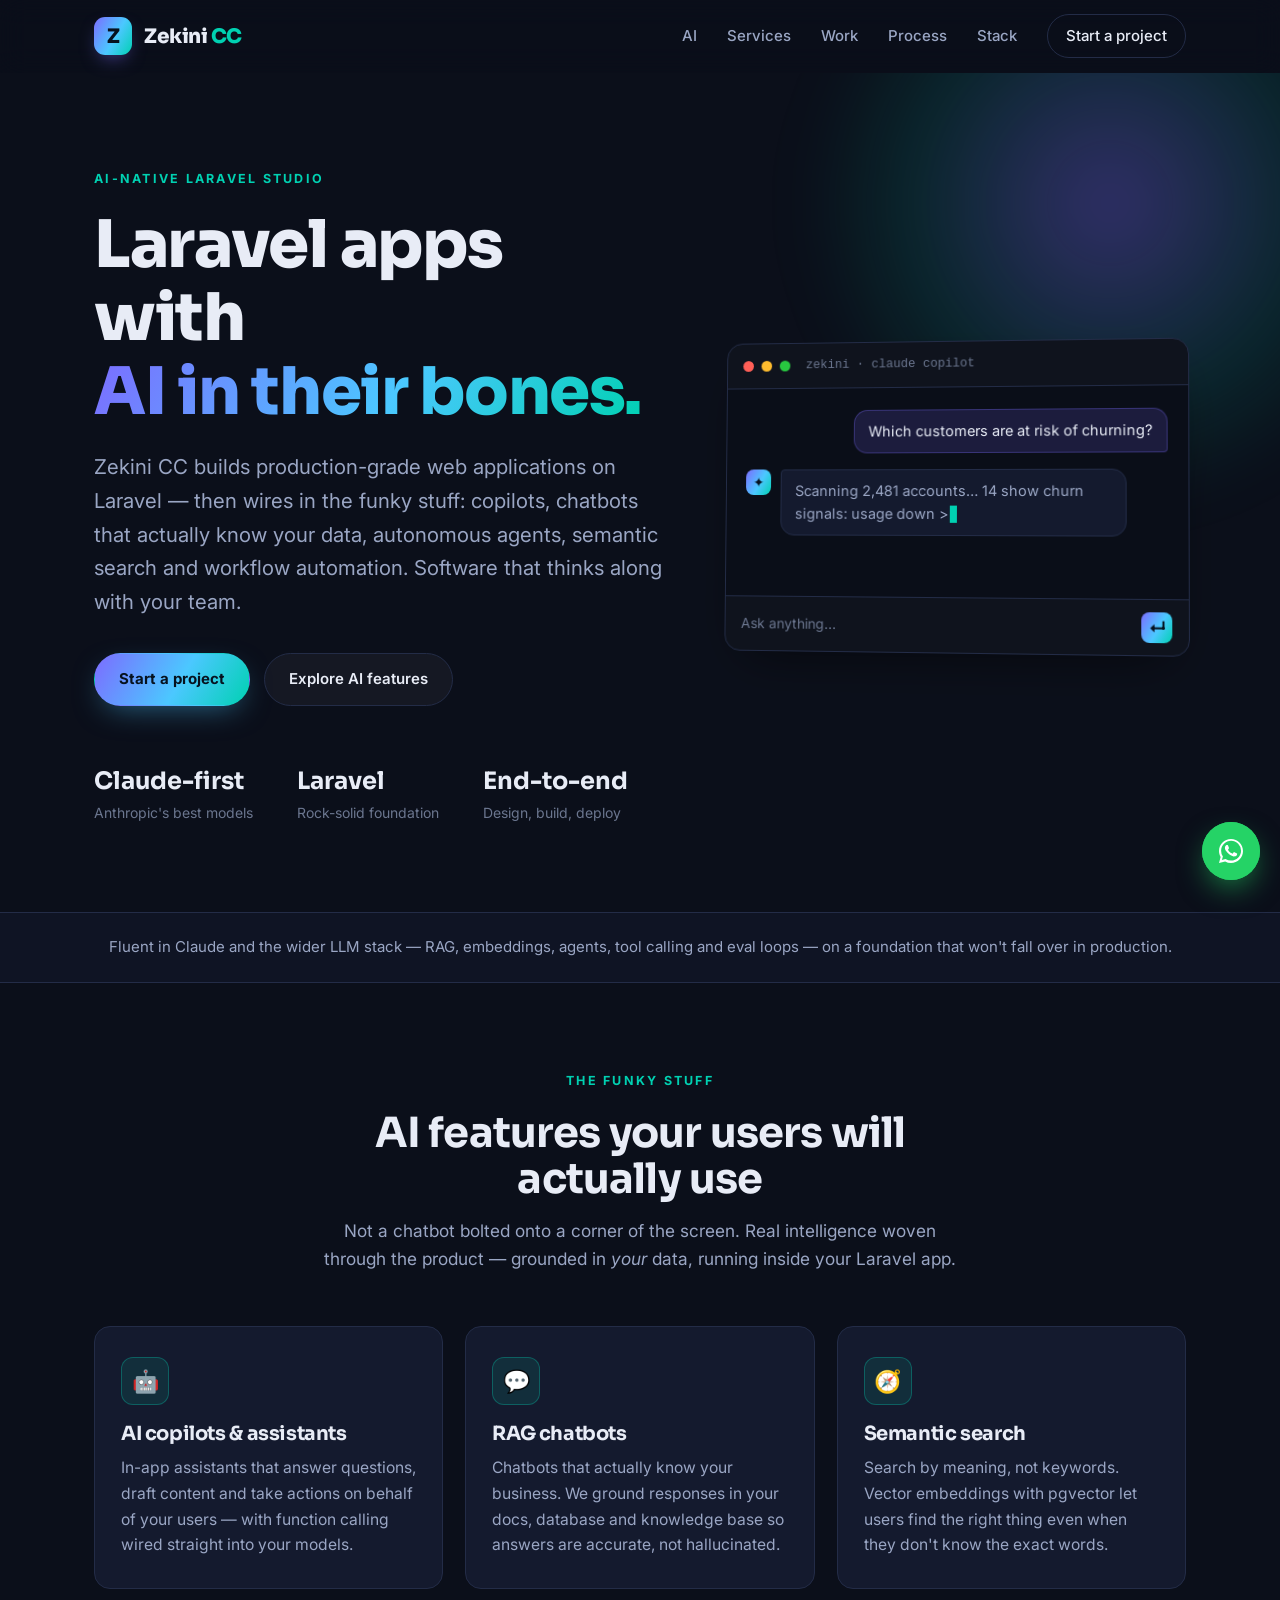
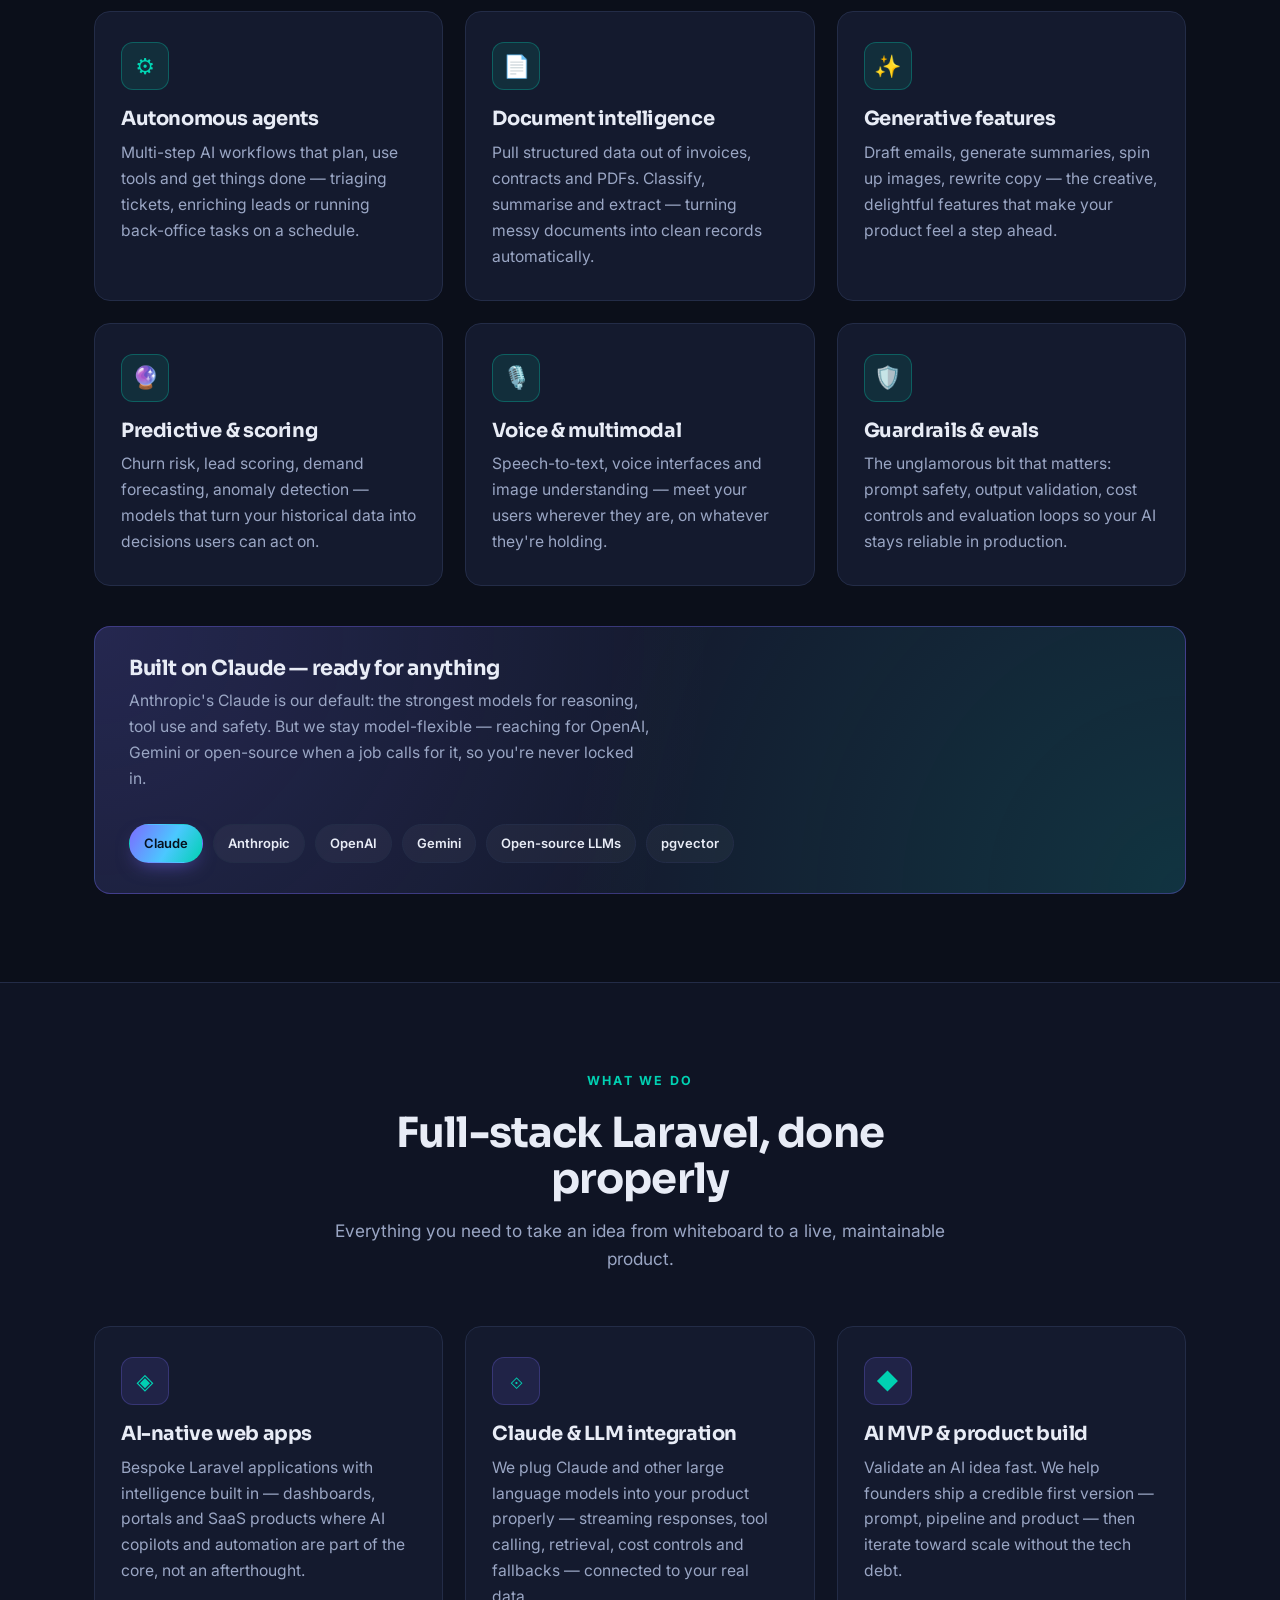
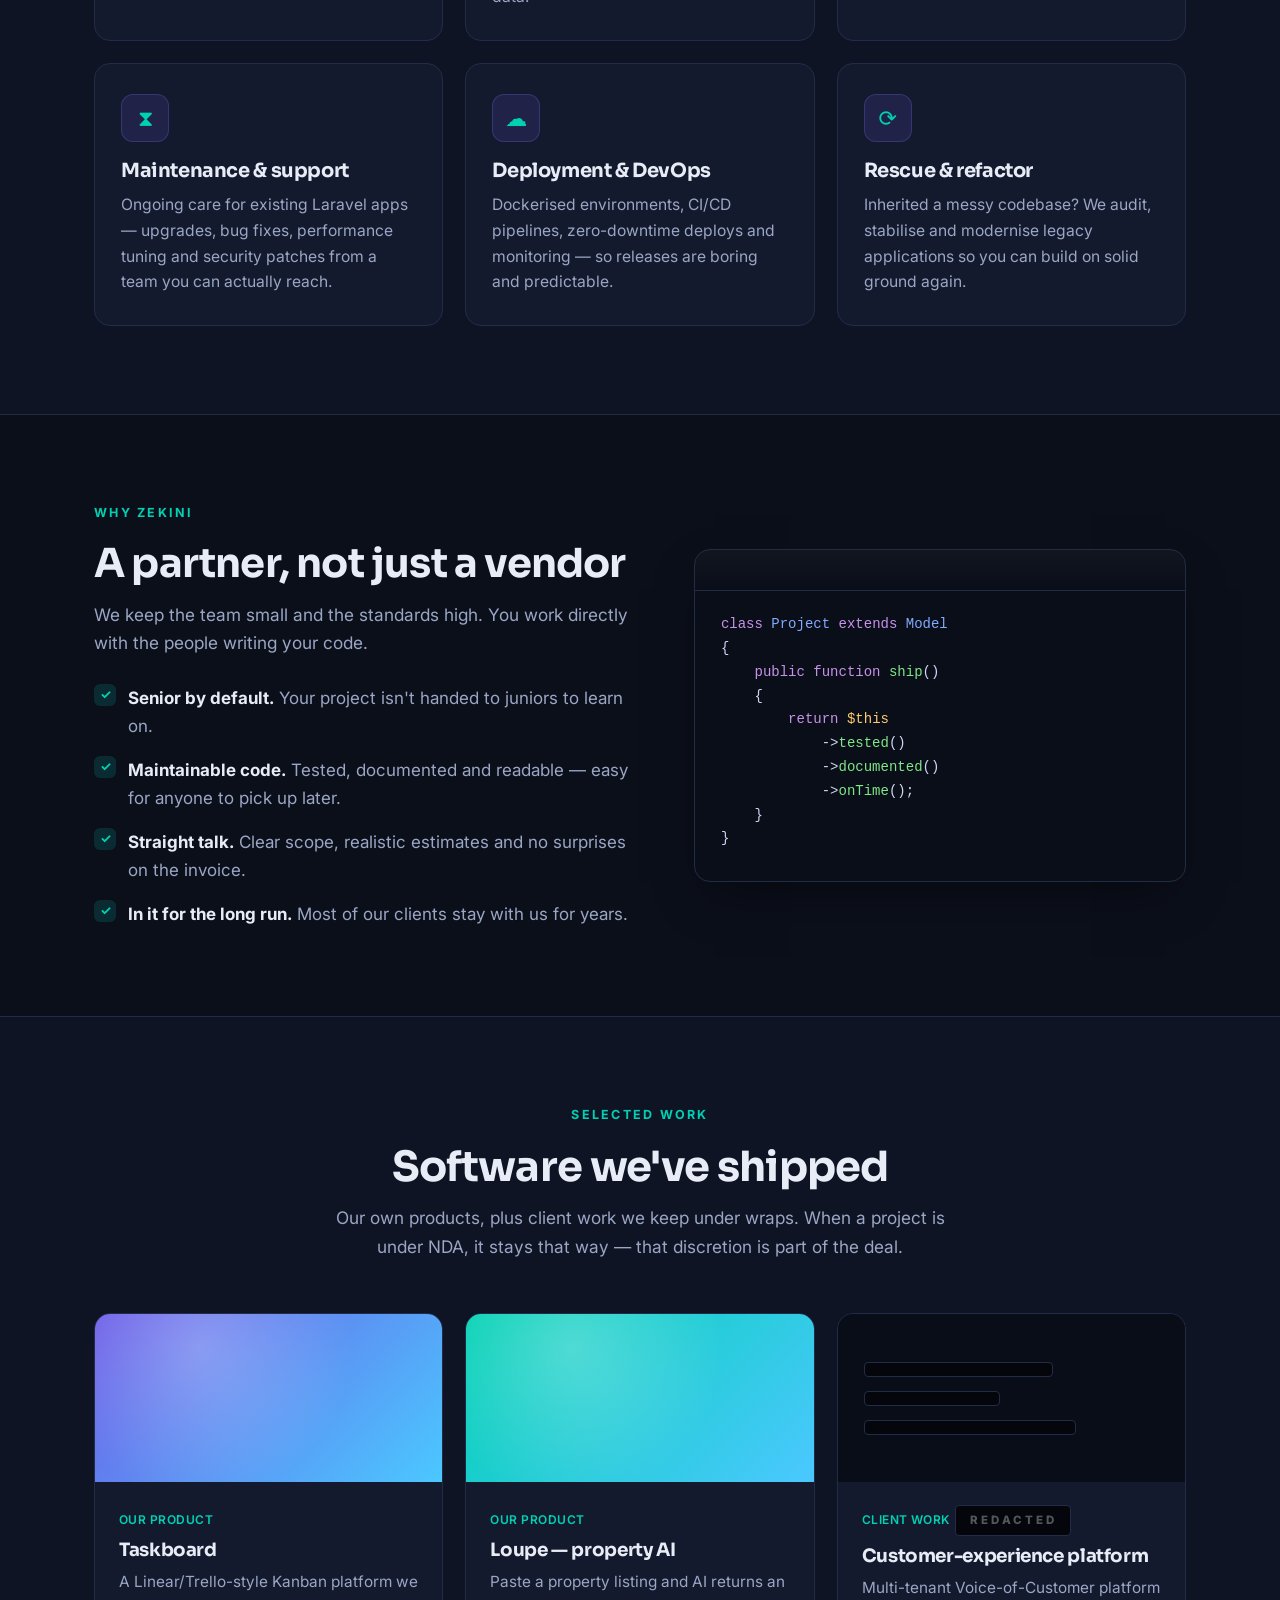
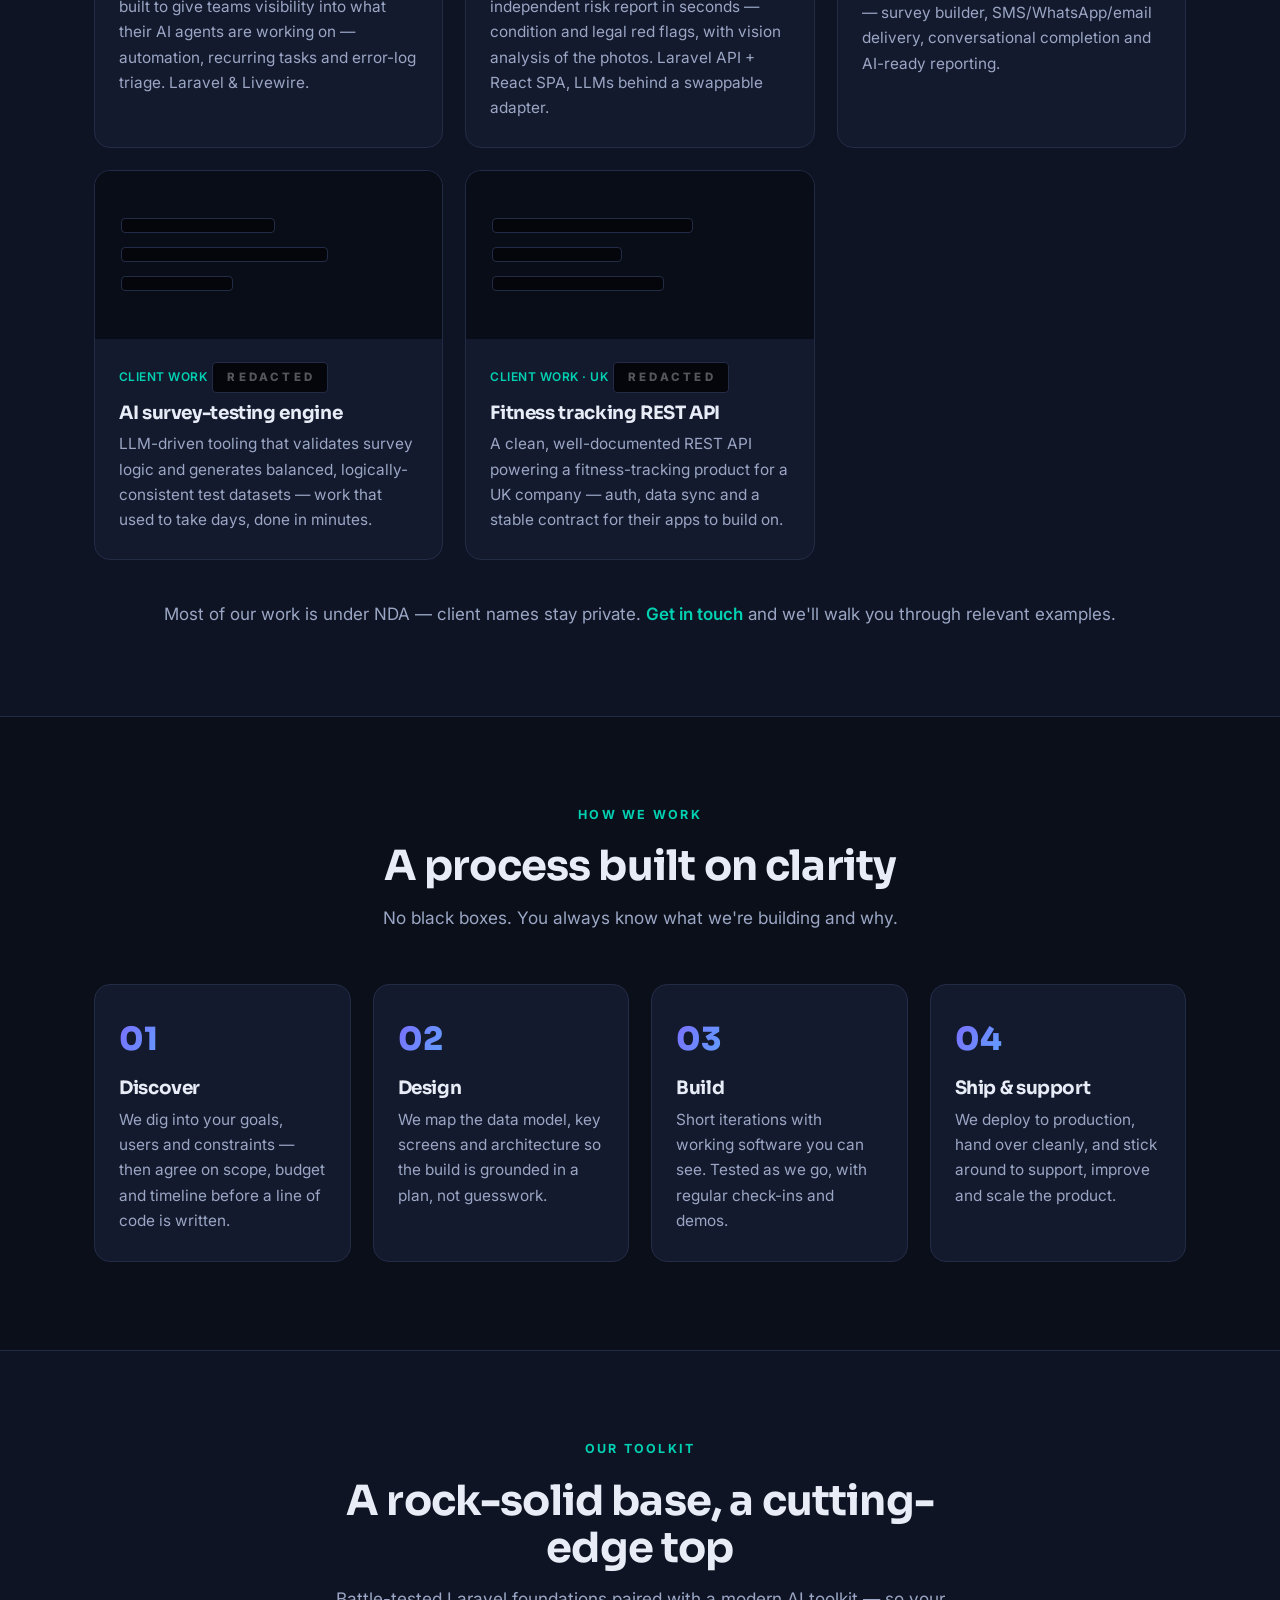
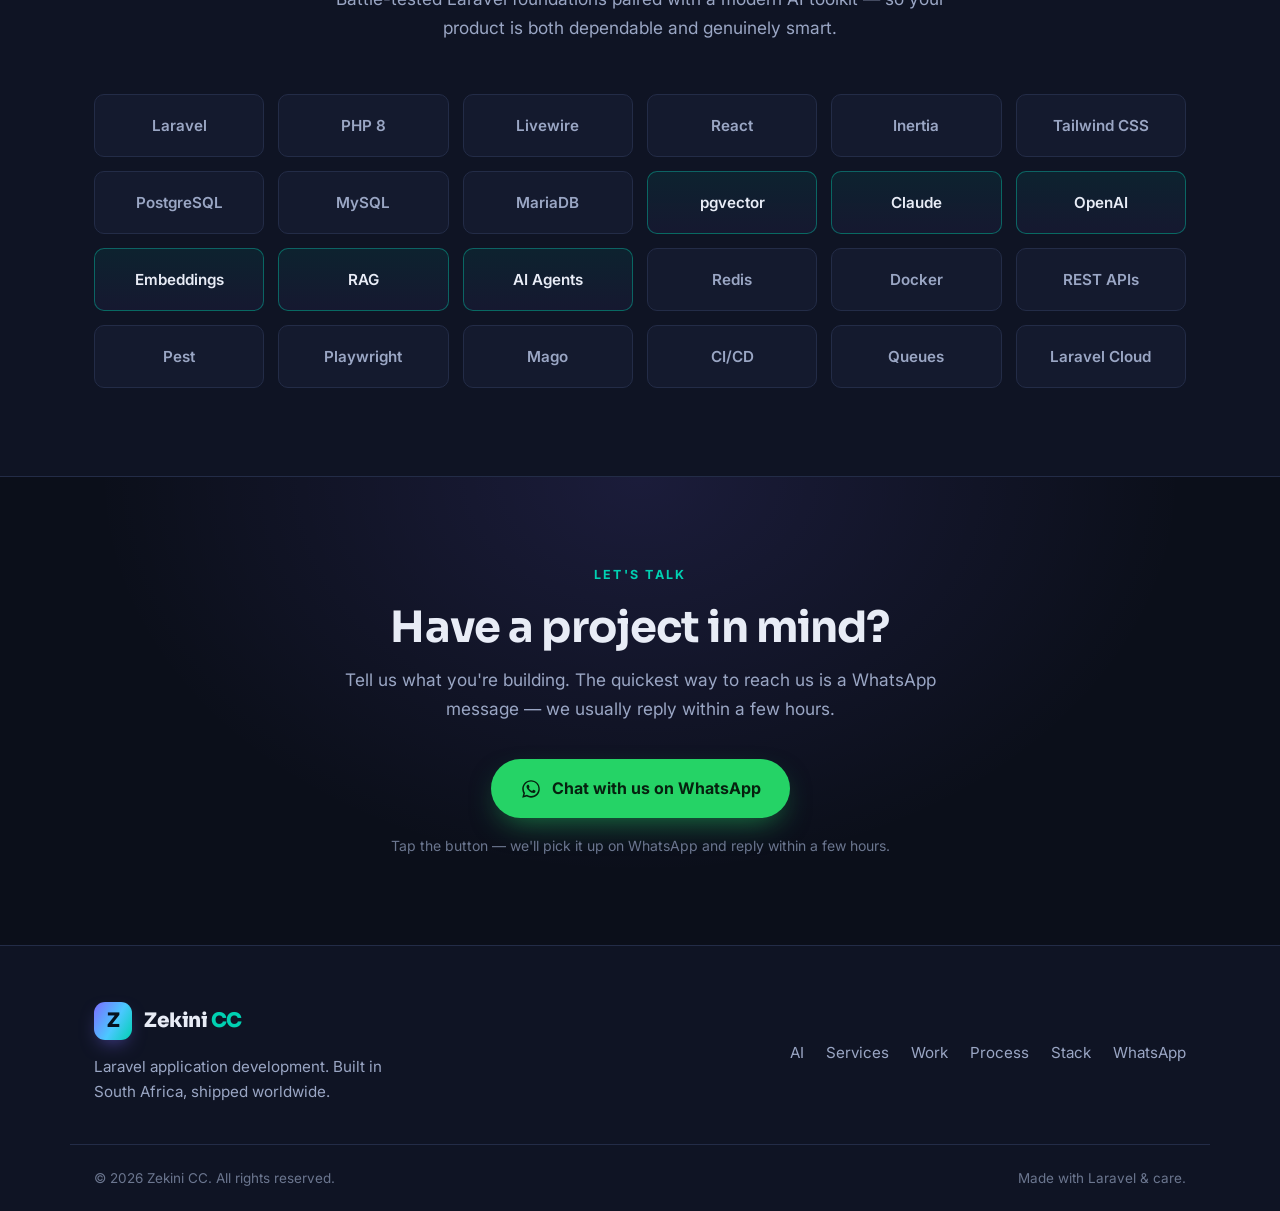
==== public/index.html @ a576408c "Add Pest, Playwright and Mago to the stack grid" ====
<!DOCTYPE html>
<html lang="en">
<head>
  <meta charset="UTF-8" />
  <meta name="viewport" content="width=device-width, initial-scale=1.0" />
  <title>Zekini CC — AI-Driven Laravel App Development</title>
  <meta name="description" content="Zekini CC builds AI-native web applications with Laravel — copilots, RAG chatbots, LLM agents, semantic search and automation baked in. From MVP to production." />
  <meta name="theme-color" content="#0b0f1a" />

  <!-- Open Graph -->
  <meta property="og:title" content="Zekini CC — AI-Driven Laravel App Development" />
  <meta property="og:description" content="We design and build AI-native Laravel applications — copilots, agents, RAG and automation for growing businesses." />
  <meta property="og:type" content="website" />
  <meta property="og:url" content="https://zekini.co.za" />

  <link rel="icon" href="assets/favicon.svg" type="image/svg+xml" />
  <link rel="preconnect" href="https://fonts.googleapis.com" />
  <link rel="preconnect" href="https://fonts.gstatic.com" crossorigin />
  <link href="https://fonts.googleapis.com/css2?family=Inter:wght@400;500;600;700;800&family=Sora:wght@600;700;800&display=swap" rel="stylesheet" />
  <link rel="stylesheet" href="css/styles.css" />
</head>
<body>
  <a class="skip-link" href="#main">Skip to content</a>

  <!-- Header -->
  <header class="site-header" id="top">
    <div class="container header-inner">
      <a href="#top" class="brand" aria-label="Zekini CC home">
        <span class="brand-mark" aria-hidden="true">Z</span>
        <span class="brand-text">Zekini<span class="brand-cc">CC</span></span>
      </a>

      <nav class="nav" aria-label="Primary">
        <a href="#ai">AI</a>
        <a href="#services">Services</a>
        <a href="#work">Work</a>
        <a href="#process">Process</a>
        <a href="#stack">Stack</a>
        <a href="#contact" class="nav-cta">Start a project</a>
      </nav>

      <button class="nav-toggle" aria-label="Toggle menu" aria-expanded="false" aria-controls="mobile-nav">
        <span></span><span></span><span></span>
      </button>
    </div>
    <div class="mobile-nav" id="mobile-nav" hidden>
      <a href="#ai">AI</a>
      <a href="#services">Services</a>
      <a href="#work">Work</a>
      <a href="#process">Process</a>
      <a href="#stack">Stack</a>
      <a href="#contact" class="nav-cta">Start a project</a>
    </div>
  </header>

  <main id="main">
    <!-- Hero -->
    <section class="hero">
      <div class="container hero-inner hero-grid">
        <div class="hero-copy">
          <p class="eyebrow">AI-native Laravel studio</p>
          <h1>Laravel apps with<br /><span class="grad">AI in their bones.</span></h1>
          <p class="lede">
            Zekini CC builds production-grade web applications on Laravel — then wires in the
            funky stuff: copilots, chatbots that actually know your data, autonomous agents,
            semantic search and workflow automation. Software that thinks along with your team.
          </p>
          <div class="hero-actions">
            <a href="#contact" class="btn btn-primary">Start a project</a>
            <a href="#ai" class="btn btn-ghost">Explore AI features</a>
          </div>
          <ul class="hero-stats">
            <li><strong>Claude-first</strong><span>Anthropic's best models</span></li>
            <li><strong>Laravel</strong><span>Rock-solid foundation</span></li>
            <li><strong>End-to-end</strong><span>Design, build, deploy</span></li>
          </ul>
        </div>

        <!-- Funky animated AI copilot demo -->
        <div class="hero-demo" aria-hidden="true">
          <div class="demo-window">
            <div class="demo-bar">
              <span class="dot dot-r"></span><span class="dot dot-y"></span><span class="dot dot-g"></span>
              <span class="demo-title">zekini · claude copilot</span>
            </div>
            <div class="demo-body" id="demo-body">
              <div class="msg msg-user"><span>Which customers are at risk of churning?</span></div>
              <div class="msg msg-ai">
                <span class="msg-avatar">✦</span>
                <span class="msg-text" id="demo-typing"></span>
              </div>
            </div>
            <div class="demo-input">
              <span class="demo-caret">Ask anything…</span>
              <span class="demo-send">↵</span>
            </div>
          </div>
        </div>
      </div>
      <div class="hero-glow" aria-hidden="true"></div>
    </section>

    <!-- Trusted / intro strip -->
    <section class="strip">
      <div class="container">
        <p>Fluent in Claude and the wider LLM stack — RAG, embeddings, agents, tool calling and eval loops — on a foundation that won't fall over in production.</p>
      </div>
    </section>

    <!-- AI capabilities -->
    <section class="section" id="ai">
      <div class="container">
        <header class="section-head">
          <p class="eyebrow">The funky stuff</p>
          <h2>AI features your users will actually use</h2>
          <p class="section-sub">Not a chatbot bolted onto a corner of the screen. Real intelligence woven through the product — grounded in <em>your</em> data, running inside your Laravel app.</p>
        </header>

        <div class="grid grid-3 ai-grid">
          <article class="card ai-card">
            <div class="card-icon">🤖</div>
            <h3>AI copilots &amp; assistants</h3>
            <p>In-app assistants that answer questions, draft content and take actions on behalf of your users — with function calling wired straight into your models.</p>
          </article>
          <article class="card ai-card">
            <div class="card-icon">💬</div>
            <h3>RAG chatbots</h3>
            <p>Chatbots that actually know your business. We ground responses in your docs, database and knowledge base so answers are accurate, not hallucinated.</p>
          </article>
          <article class="card ai-card">
            <div class="card-icon">🧭</div>
            <h3>Semantic search</h3>
            <p>Search by meaning, not keywords. Vector embeddings with pgvector let users find the right thing even when they don't know the exact words.</p>
          </article>
          <article class="card ai-card">
            <div class="card-icon">⚙️</div>
            <h3>Autonomous agents</h3>
            <p>Multi-step AI workflows that plan, use tools and get things done — triaging tickets, enriching leads or running back-office tasks on a schedule.</p>
          </article>
          <article class="card ai-card">
            <div class="card-icon">📄</div>
            <h3>Document intelligence</h3>
            <p>Pull structured data out of invoices, contracts and PDFs. Classify, summarise and extract — turning messy documents into clean records automatically.</p>
          </article>
          <article class="card ai-card">
            <div class="card-icon">✨</div>
            <h3>Generative features</h3>
            <p>Draft emails, generate summaries, spin up images, rewrite copy — the creative, delightful features that make your product feel a step ahead.</p>
          </article>
          <article class="card ai-card">
            <div class="card-icon">🔮</div>
            <h3>Predictive &amp; scoring</h3>
            <p>Churn risk, lead scoring, demand forecasting, anomaly detection — models that turn your historical data into decisions users can act on.</p>
          </article>
          <article class="card ai-card">
            <div class="card-icon">🎙️</div>
            <h3>Voice &amp; multimodal</h3>
            <p>Speech-to-text, voice interfaces and image understanding — meet your users wherever they are, on whatever they're holding.</p>
          </article>
          <article class="card ai-card">
            <div class="card-icon">🛡️</div>
            <h3>Guardrails &amp; evals</h3>
            <p>The unglamorous bit that matters: prompt safety, output validation, cost controls and evaluation loops so your AI stays reliable in production.</p>
          </article>
        </div>

        <div class="ai-banner">
          <div class="ai-banner-text">
            <h3>Built on Claude — ready for anything</h3>
            <p>Anthropic's Claude is our default: the strongest models for reasoning, tool use and safety. But we stay model-flexible — reaching for OpenAI, Gemini or open-source when a job calls for it, so you're never locked in.</p>
          </div>
          <ul class="ai-chip-row">
            <li class="chip-primary">Claude</li>
            <li>Anthropic</li>
            <li>OpenAI</li>
            <li>Gemini</li>
            <li>Open-source LLMs</li>
            <li>pgvector</li>
          </ul>
        </div>
      </div>
    </section>

    <!-- Services -->
    <section class="section section-alt" id="services">
      <div class="container">
        <header class="section-head">
          <p class="eyebrow">What we do</p>
          <h2>Full-stack Laravel, done properly</h2>
          <p class="section-sub">Everything you need to take an idea from whiteboard to a live, maintainable product.</p>
        </header>

        <div class="grid grid-3">
          <article class="card">
            <div class="card-icon">◈</div>
            <h3>AI-native web apps</h3>
            <p>Bespoke Laravel applications with intelligence built in — dashboards, portals and SaaS products where AI copilots and automation are part of the core, not an afterthought.</p>
          </article>
          <article class="card">
            <div class="card-icon">⟐</div>
            <h3>Claude &amp; LLM integration</h3>
            <p>We plug Claude and other large language models into your product properly — streaming responses, tool calling, retrieval, cost controls and fallbacks — connected to your real data.</p>
          </article>
          <article class="card">
            <div class="card-icon">◆</div>
            <h3>AI MVP &amp; product build</h3>
            <p>Validate an AI idea fast. We help founders ship a credible first version — prompt, pipeline and product — then iterate toward scale without the tech debt.</p>
          </article>
          <article class="card">
            <div class="card-icon">⧗</div>
            <h3>Maintenance &amp; support</h3>
            <p>Ongoing care for existing Laravel apps — upgrades, bug fixes, performance tuning and security patches from a team you can actually reach.</p>
          </article>
          <article class="card">
            <div class="card-icon">☁</div>
            <h3>Deployment &amp; DevOps</h3>
            <p>Dockerised environments, CI/CD pipelines, zero-downtime deploys and monitoring — so releases are boring and predictable.</p>
          </article>
          <article class="card">
            <div class="card-icon">⟳</div>
            <h3>Rescue &amp; refactor</h3>
            <p>Inherited a messy codebase? We audit, stabilise and modernise legacy applications so you can build on solid ground again.</p>
          </article>
        </div>
      </div>
    </section>

    <!-- Why us -->
    <section class="section" id="why">
      <div class="container why-inner">
        <div class="why-copy">
          <p class="eyebrow">Why Zekini</p>
          <h2>A partner, not just a vendor</h2>
          <p class="section-sub">We keep the team small and the standards high. You work directly with the people writing your code.</p>
          <ul class="check-list">
            <li><strong>Senior by default.</strong> Your project isn't handed to juniors to learn on.</li>
            <li><strong>Maintainable code.</strong> Tested, documented and readable — easy for anyone to pick up later.</li>
            <li><strong>Straight talk.</strong> Clear scope, realistic estimates and no surprises on the invoice.</li>
            <li><strong>In it for the long run.</strong> Most of our clients stay with us for years.</li>
          </ul>
        </div>
        <div class="why-panel" aria-hidden="true">
          <pre class="code-block"><span class="c-key">class</span> <span class="c-cls">Project</span> <span class="c-key">extends</span> <span class="c-cls">Model</span>
{
    <span class="c-key">public function</span> <span class="c-fn">ship</span>()
    {
        <span class="c-key">return</span> <span class="c-str">$this</span>
            -&gt;<span class="c-fn">tested</span>()
            -&gt;<span class="c-fn">documented</span>()
            -&gt;<span class="c-fn">onTime</span>();
    }
}</pre>
        </div>
      </div>
    </section>

    <!-- Work / case studies -->
    <section class="section section-alt" id="work">
      <div class="container">
        <header class="section-head">
          <p class="eyebrow">Selected work</p>
          <h2>Software we've shipped</h2>
          <p class="section-sub">Our own products, plus client work we keep under wraps. When a project is under NDA, it stays that way — that discretion is part of the deal.</p>
        </header>

        <div class="grid grid-3">
          <article class="work-card">
            <div class="work-thumb work-thumb-1" aria-hidden="true"></div>
            <div class="work-body">
              <span class="tag">Our product</span>
              <h3>Taskboard</h3>
              <p>A Linear/Trello-style Kanban platform we built to give teams visibility into what their AI agents are working on — automation, recurring tasks and error-log triage. Laravel &amp; Livewire.</p>
            </div>
          </article>
          <article class="work-card">
            <div class="work-thumb work-thumb-2" aria-hidden="true"></div>
            <div class="work-body">
              <span class="tag">Our product</span>
              <h3>Loupe — property AI</h3>
              <p>Paste a property listing and AI returns an independent risk report in seconds — condition and legal red flags, with vision analysis of the photos. Laravel API + React SPA, LLMs behind a swappable adapter.</p>
            </div>
          </article>
          <article class="work-card">
            <div class="work-thumb work-thumb-redacted" aria-hidden="true">
              <span class="rbar" style="width:64%"></span>
              <span class="rbar" style="width:46%"></span>
              <span class="rbar" style="width:72%"></span>
            </div>
            <div class="work-body">
              <span class="tag">Client work</span>
              <span class="redacted-name" aria-label="Client name withheld under NDA">Redacted</span>
              <h3>Customer-experience platform</h3>
              <p>Multi-tenant Voice-of-Customer platform — survey builder, SMS/WhatsApp/email delivery, conversational completion and AI-ready reporting.</p>
            </div>
          </article>
          <article class="work-card">
            <div class="work-thumb work-thumb-redacted" aria-hidden="true">
              <span class="rbar" style="width:52%"></span>
              <span class="rbar" style="width:70%"></span>
              <span class="rbar" style="width:38%"></span>
            </div>
            <div class="work-body">
              <span class="tag">Client work</span>
              <span class="redacted-name" aria-label="Client name withheld under NDA">Redacted</span>
              <h3>AI survey-testing engine</h3>
              <p>LLM-driven tooling that validates survey logic and generates balanced, logically-consistent test datasets — work that used to take days, done in minutes.</p>
            </div>
          </article>
          <article class="work-card">
            <div class="work-thumb work-thumb-redacted" aria-hidden="true">
              <span class="rbar" style="width:68%"></span>
              <span class="rbar" style="width:44%"></span>
              <span class="rbar" style="width:58%"></span>
            </div>
            <div class="work-body">
              <span class="tag">Client work · UK</span>
              <span class="redacted-name" aria-label="Client name withheld under NDA">Redacted</span>
              <h3>Fitness tracking REST API</h3>
              <p>A clean, well-documented REST API powering a fitness-tracking product for a UK company — auth, data sync and a stable contract for their apps to build on.</p>
            </div>
          </article>
        </div>

        <p class="work-note">Most of our work is under NDA — client names stay private. <a href="#contact">Get in touch</a> and we'll walk you through relevant examples.</p>
      </div>
    </section>

    <!-- Process -->
    <section class="section" id="process">
      <div class="container">
        <header class="section-head">
          <p class="eyebrow">How we work</p>
          <h2>A process built on clarity</h2>
          <p class="section-sub">No black boxes. You always know what we're building and why.</p>
        </header>

        <ol class="steps">
          <li>
            <span class="step-num">01</span>
            <h3>Discover</h3>
            <p>We dig into your goals, users and constraints — then agree on scope, budget and timeline before a line of code is written.</p>
          </li>
          <li>
            <span class="step-num">02</span>
            <h3>Design</h3>
            <p>We map the data model, key screens and architecture so the build is grounded in a plan, not guesswork.</p>
          </li>
          <li>
            <span class="step-num">03</span>
            <h3>Build</h3>
            <p>Short iterations with working software you can see. Tested as we go, with regular check-ins and demos.</p>
          </li>
          <li>
            <span class="step-num">04</span>
            <h3>Ship &amp; support</h3>
            <p>We deploy to production, hand over cleanly, and stick around to support, improve and scale the product.</p>
          </li>
        </ol>
      </div>
    </section>

    <!-- Stack -->
    <section class="section section-alt" id="stack">
      <div class="container">
        <header class="section-head">
          <p class="eyebrow">Our toolkit</p>
          <h2>A rock-solid base, a cutting-edge top</h2>
          <p class="section-sub">Battle-tested Laravel foundations paired with a modern AI toolkit — so your product is both dependable and genuinely smart.</p>
        </header>

        <ul class="stack-grid">
          <li>Laravel</li>
          <li>PHP 8</li>
          <li>Livewire</li>
          <li>React</li>
          <li>Inertia</li>
          <li>Tailwind CSS</li>
          <li>PostgreSQL</li>
          <li>MySQL</li>
          <li>MariaDB</li>
          <li class="stack-ai">pgvector</li>
          <li class="stack-ai">Claude</li>
          <li class="stack-ai">OpenAI</li>
          <li class="stack-ai">Embeddings</li>
          <li class="stack-ai">RAG</li>
          <li class="stack-ai">AI Agents</li>
          <li>Redis</li>
          <li>Docker</li>
          <li>REST APIs</li>
          <li>Pest</li>
          <li>Playwright</li>
          <li>Mago</li>
          <li>CI/CD</li>
          <li>Queues</li>
          <li>Laravel Cloud</li>
        </ul>
      </div>
    </section>

    <!-- CTA / Contact -->
    <section class="section cta" id="contact">
      <div class="container cta-inner">
        <p class="eyebrow">Let's talk</p>
        <h2>Have a project in mind?</h2>
        <p class="section-sub">Tell us what you're building. The quickest way to reach us is a WhatsApp message — we usually reply within a few hours.</p>

        <div class="contact-actions">
          <a class="btn btn-wa" href="https://wa.me/27762799254?text=Hi%20Zekini%20CC%2C%20I%27d%20like%20to%20talk%20about%20building%20a%20Laravel%20app%20with%20AI%20features." target="_blank" rel="noopener">
            <svg class="wa-icon" viewBox="0 0 32 32" width="22" height="22" aria-hidden="true" fill="currentColor">
              <path d="M16.001 3.2c-7.06 0-12.8 5.74-12.8 12.8 0 2.26.6 4.46 1.73 6.4L3.2 28.8l6.57-1.72a12.74 12.74 0 0 0 6.23 1.6h.01c7.06 0 12.8-5.74 12.8-12.8s-5.74-12.68-12.81-12.68zm0 23.04h-.01a10.6 10.6 0 0 1-5.4-1.48l-.39-.23-3.9 1.02 1.04-3.8-.25-.4a10.62 10.62 0 0 1-1.63-5.65c0-5.87 4.78-10.64 10.65-10.64 2.84 0 5.51 1.11 7.52 3.12a10.56 10.56 0 0 1 3.12 7.53c0 5.87-4.78 10.53-10.65 10.53zm5.84-7.96c-.32-.16-1.89-.93-2.18-1.04-.29-.11-.5-.16-.72.16-.21.32-.82 1.04-1.01 1.25-.19.21-.37.24-.69.08-.32-.16-1.35-.5-2.57-1.59-.95-.85-1.59-1.9-1.78-2.22-.19-.32-.02-.49.14-.65.15-.15.32-.37.48-.56.16-.19.21-.32.32-.53.11-.21.05-.4-.03-.56-.08-.16-.72-1.73-.99-2.37-.26-.63-.52-.54-.72-.55l-.61-.01c-.21 0-.56.08-.85.4-.29.32-1.12 1.09-1.12 2.66s1.15 3.09 1.31 3.3c.16.21 2.27 3.47 5.5 4.87.77.33 1.37.53 1.83.68.77.24 1.47.21 2.02.13.62-.09 1.89-.77 2.16-1.52.27-.75.27-1.39.19-1.52-.08-.13-.29-.21-.61-.37z"/>
            </svg>
            Chat with us on WhatsApp
          </a>
        </div>
        <p class="form-note">Tap the button — we'll pick it up on WhatsApp and reply within a few hours.</p>
      </div>
    </section>
  </main>

  <!-- Footer -->
  <footer class="site-footer">
    <div class="container footer-inner">
      <div class="footer-brand">
        <a href="#top" class="brand" aria-label="Zekini CC home">
          <span class="brand-mark" aria-hidden="true">Z</span>
          <span class="brand-text">Zekini<span class="brand-cc">CC</span></span>
        </a>
        <p>Laravel application development. Built in South Africa, shipped worldwide.</p>
      </div>
      <nav class="footer-nav" aria-label="Footer">
        <a href="#ai">AI</a>
        <a href="#services">Services</a>
        <a href="#work">Work</a>
        <a href="#process">Process</a>
        <a href="#stack">Stack</a>
        <a href="https://wa.me/27762799254" target="_blank" rel="noopener">WhatsApp</a>
      </nav>
    </div>
    <div class="container footer-bottom">
      <p>&copy; <span id="year">2026</span> Zekini CC. All rights reserved.</p>
      <p>Made with Laravel &amp; care.</p>
    </div>
  </footer>

  <!-- Floating WhatsApp button -->
  <a class="wa-float" href="https://wa.me/27762799254?text=Hi%20Zekini%20CC%2C%20I%27d%20like%20to%20talk%20about%20building%20a%20Laravel%20app%20with%20AI%20features." target="_blank" rel="noopener" aria-label="Chat with us on WhatsApp">
    <svg viewBox="0 0 32 32" width="30" height="30" aria-hidden="true" fill="currentColor">
      <path d="M16.001 3.2c-7.06 0-12.8 5.74-12.8 12.8 0 2.26.6 4.46 1.73 6.4L3.2 28.8l6.57-1.72a12.74 12.74 0 0 0 6.23 1.6h.01c7.06 0 12.8-5.74 12.8-12.8s-5.74-12.68-12.81-12.68zm0 23.04h-.01a10.6 10.6 0 0 1-5.4-1.48l-.39-.23-3.9 1.02 1.04-3.8-.25-.4a10.62 10.62 0 0 1-1.63-5.65c0-5.87 4.78-10.64 10.65-10.64 2.84 0 5.51 1.11 7.52 3.12a10.56 10.56 0 0 1 3.12 7.53c0 5.87-4.78 10.53-10.65 10.53zm5.84-7.96c-.32-.16-1.89-.93-2.18-1.04-.29-.11-.5-.16-.72.16-.21.32-.82 1.04-1.01 1.25-.19.21-.37.24-.69.08-.32-.16-1.35-.5-2.57-1.59-.95-.85-1.59-1.9-1.78-2.22-.19-.32-.02-.49.14-.65.15-.15.32-.37.48-.56.16-.19.21-.32.32-.53.11-.21.05-.4-.03-.56-.08-.16-.72-1.73-.99-2.37-.26-.63-.52-.54-.72-.55l-.61-.01c-.21 0-.56.08-.85.4-.29.32-1.12 1.09-1.12 2.66s1.15 3.09 1.31 3.3c.16.21 2.27 3.47 5.5 4.87.77.33 1.37.53 1.83.68.77.24 1.47.21 2.02.13.62-.09 1.89-.77 2.16-1.52.27-.75.27-1.39.19-1.52-.08-.13-.29-.21-.61-.37z"/>
    </svg>
  </a>

  <script src="js/main.js"></script>
</body>
</html>
---- public/css/styles.css ----
/* ===== Zekini CC — marketing site ===== */

:root {
  --bg:        #0b0f1a;
  --bg-alt:    #0f1424;
  --surface:   #141a2e;
  --surface-2: #1a2138;
  --border:    #232c47;
  --text:      #e8ecf6;
  --muted:     #9aa6c4;
  --faint:     #6b768f;

  --brand:     #6c5ce7;
  --brand-2:   #00d1b2;
  --accent:    #ff7a59;

  --grad: linear-gradient(120deg, #7c6cff 0%, #4bc8ff 55%, #00d1b2 100%);

  --radius:    16px;
  --radius-sm: 10px;
  --maxw:      1140px;

  --ff-sans: 'Inter', system-ui, -apple-system, Segoe UI, Roboto, sans-serif;
  --ff-head: 'Sora', var(--ff-sans);

  --shadow: 0 20px 50px -20px rgba(0,0,0,.6);
}

* { box-sizing: border-box; }

html { scroll-behavior: smooth; }

body {
  margin: 0;
  background: var(--bg);
  color: var(--text);
  font-family: var(--ff-sans);
  font-size: 17px;
  line-height: 1.65;
  -webkit-font-smoothing: antialiased;
  text-rendering: optimizeLegibility;
  overflow-x: hidden;
}

h1, h2, h3 { font-family: var(--ff-head); line-height: 1.12; letter-spacing: -.02em; margin: 0; }
p { margin: 0; }
a { color: inherit; text-decoration: none; }
img { max-width: 100%; display: block; }

.container { width: 100%; max-width: var(--maxw); margin: 0 auto; padding: 0 24px; }

.skip-link {
  position: absolute; left: -999px; top: 0; z-index: 200;
  background: var(--brand); color: #fff; padding: 10px 16px; border-radius: 0 0 8px 0;
}
.skip-link:focus { left: 0; }

/* ===== Buttons ===== */
.btn {
  display: inline-flex; align-items: center; justify-content: center;
  gap: 8px; font-weight: 600; font-size: 15px;
  padding: 13px 24px; border-radius: 999px; border: 1px solid transparent;
  cursor: pointer; transition: transform .15s ease, box-shadow .2s ease, background .2s ease, border-color .2s ease;
  white-space: nowrap;
}
.btn-primary {
  background: var(--grad); color: #06121f; font-weight: 700;
  box-shadow: 0 10px 30px -10px rgba(75,200,255,.5);
}
.btn-primary:hover { transform: translateY(-2px); box-shadow: 0 16px 36px -12px rgba(75,200,255,.6); }
.btn-ghost { background: rgba(255,255,255,.04); border-color: var(--border); color: var(--text); }
.btn-ghost:hover { border-color: var(--brand); transform: translateY(-2px); }
.btn-block { width: 100%; }

/* ===== Header ===== */
.site-header {
  position: sticky; top: 0; z-index: 100;
  backdrop-filter: blur(14px);
  background: rgba(11,15,26,.72);
  border-bottom: 1px solid transparent;
  transition: border-color .3s ease, background .3s ease;
}
.site-header.scrolled { border-color: var(--border); background: rgba(11,15,26,.9); }
.header-inner { display: flex; align-items: center; justify-content: space-between; height: 72px; }

.brand { display: inline-flex; align-items: center; gap: 12px; font-family: var(--ff-head); font-weight: 800; font-size: 20px; }
.brand-mark {
  width: 38px; height: 38px; display: grid; place-items: center;
  border-radius: 11px; background: var(--grad); color: #06121f;
  font-weight: 800; font-size: 20px; box-shadow: 0 8px 20px -8px rgba(124,108,255,.7);
}
.brand-text { letter-spacing: -.02em; }
.brand-cc { color: var(--brand-2); margin-left: 3px; }

.nav { display: flex; align-items: center; gap: 30px; }
.nav a { color: var(--muted); font-size: 15px; font-weight: 500; transition: color .2s ease; }
.nav a:hover { color: var(--text); }
.nav .nav-cta {
  color: var(--text); border: 1px solid var(--border); padding: 9px 18px; border-radius: 999px;
}
.nav .nav-cta:hover { border-color: var(--brand); color: #fff; }

.nav-toggle { display: none; background: none; border: 0; cursor: pointer; padding: 8px; }
.nav-toggle span { display: block; width: 24px; height: 2px; background: var(--text); margin: 5px 0; border-radius: 2px; transition: .25s; }
.nav-toggle[aria-expanded="true"] span:nth-child(1) { transform: translateY(7px) rotate(45deg); }
.nav-toggle[aria-expanded="true"] span:nth-child(2) { opacity: 0; }
.nav-toggle[aria-expanded="true"] span:nth-child(3) { transform: translateY(-7px) rotate(-45deg); }

.mobile-nav { display: none; flex-direction: column; padding: 12px 24px 24px; border-bottom: 1px solid var(--border); background: var(--bg-alt); }
.mobile-nav a { padding: 12px 0; color: var(--muted); border-bottom: 1px solid var(--border); font-weight: 500; }
.mobile-nav a:last-child { border-bottom: 0; }
.mobile-nav .nav-cta { color: var(--brand-2); }

/* ===== Hero ===== */
.hero { position: relative; padding: 96px 0 88px; overflow: hidden; }
.hero-inner { position: relative; z-index: 2; max-width: 860px; }
.eyebrow {
  text-transform: uppercase; letter-spacing: .18em; font-size: 12.5px; font-weight: 700;
  color: var(--brand-2); margin-bottom: 18px;
}
.hero h1 { font-size: clamp(2.4rem, 6vw, 4.1rem); font-weight: 800; margin-bottom: 22px; }
.grad {
  background: var(--grad); -webkit-background-clip: text; background-clip: text; color: transparent;
}
.lede { font-size: clamp(1.05rem, 2vw, 1.28rem); color: var(--muted); max-width: 640px; margin-bottom: 34px; }
.hero-actions { display: flex; gap: 14px; flex-wrap: wrap; margin-bottom: 56px; }

.hero-stats { list-style: none; margin: 0; padding: 0; display: flex; gap: 44px; flex-wrap: wrap; }
.hero-stats li { display: flex; flex-direction: column; }
.hero-stats strong { font-family: var(--ff-head); font-size: 1.5rem; font-weight: 700; }
.hero-stats span { color: var(--faint); font-size: 14px; }

.hero-glow {
  position: absolute; z-index: 1; top: -180px; right: -140px;
  width: 620px; height: 620px; border-radius: 50%;
  background: radial-gradient(circle at center, rgba(124,108,255,.35), rgba(0,209,178,.12) 45%, transparent 70%);
  filter: blur(30px); pointer-events: none;
}

/* Hero two-column layout with demo */
.hero-grid { display: grid; grid-template-columns: 1.1fr .9fr; gap: 56px; align-items: center; max-width: var(--maxw); }
.hero-copy { max-width: 620px; }

/* Funky AI copilot demo window */
.hero-demo { position: relative; z-index: 2; }
.demo-window {
  background: #0a0e18; border: 1px solid var(--border); border-radius: var(--radius);
  box-shadow: var(--shadow); overflow: hidden;
  transform: perspective(1200px) rotateY(-6deg) rotateX(2deg);
  transition: transform .4s ease;
}
.hero-demo:hover .demo-window { transform: perspective(1200px) rotateY(0) rotateX(0); }
.demo-bar {
  display: flex; align-items: center; gap: 8px; padding: 12px 16px;
  border-bottom: 1px solid var(--border); background: rgba(255,255,255,.02);
}
.dot { width: 11px; height: 11px; border-radius: 50%; }
.dot-r { background: #ff5f57; } .dot-y { background: #febc2e; } .dot-g { background: #28c840; }
.demo-title { margin-left: 8px; font-size: 12.5px; color: var(--faint); font-family: ui-monospace, monospace; }
.demo-body { padding: 22px 20px; display: flex; flex-direction: column; gap: 16px; min-height: 210px; }
.msg { display: flex; gap: 10px; font-size: 14.5px; line-height: 1.55; }
.msg-user { justify-content: flex-end; }
.msg-user span {
  background: rgba(124,108,255,.16); border: 1px solid rgba(124,108,255,.3);
  color: var(--text); padding: 10px 14px; border-radius: 14px 14px 4px 14px; max-width: 82%;
}
.msg-ai { align-items: flex-start; }
.msg-avatar {
  flex: 0 0 auto; width: 26px; height: 26px; display: grid; place-items: center;
  border-radius: 8px; background: var(--grad); color: #06121f; font-size: 14px; font-weight: 800;
}
.msg-text {
  background: var(--surface); border: 1px solid var(--border);
  color: var(--muted); padding: 10px 14px; border-radius: 4px 14px 14px 14px; max-width: 82%; min-height: 20px;
}
.msg-text::after { content: '▋'; color: var(--brand-2); animation: blink 1s step-end infinite; margin-left: 1px; }
.msg-text.done::after { content: ''; }
@keyframes blink { 50% { opacity: 0; } }
.demo-input {
  display: flex; align-items: center; justify-content: space-between;
  padding: 12px 16px; border-top: 1px solid var(--border); background: rgba(255,255,255,.02);
}
.demo-caret { color: var(--faint); font-size: 14px; }
.demo-send {
  width: 30px; height: 30px; display: grid; place-items: center; border-radius: 8px;
  background: var(--grad); color: #06121f; font-weight: 700;
}

/* ===== Strip ===== */
.strip { border-top: 1px solid var(--border); border-bottom: 1px solid var(--border); background: var(--bg-alt); }
.strip p { text-align: center; color: var(--muted); padding: 22px 0; font-size: 15px; }

/* ===== Sections ===== */
.section { padding: 88px 0; }
.section-alt { background: var(--bg-alt); border-top: 1px solid var(--border); border-bottom: 1px solid var(--border); }
.section-head { max-width: 640px; margin: 0 auto 52px; text-align: center; }
.section-head h2 { font-size: clamp(1.8rem, 4vw, 2.6rem); font-weight: 700; margin-bottom: 14px; }
.section-sub { color: var(--muted); font-size: 1.08rem; }

/* ===== Grids / cards ===== */
.grid { display: grid; gap: 22px; }
.grid-3 { grid-template-columns: repeat(3, 1fr); }

.card {
  background: var(--surface); border: 1px solid var(--border); border-radius: var(--radius);
  padding: 30px 26px; transition: transform .2s ease, border-color .2s ease, background .2s ease;
}
.card:hover { transform: translateY(-4px); border-color: rgba(124,108,255,.5); background: var(--surface-2); }
.card-icon {
  width: 48px; height: 48px; display: grid; place-items: center; margin-bottom: 18px;
  border-radius: 12px; background: rgba(124,108,255,.12); color: var(--brand-2);
  font-size: 22px; border: 1px solid rgba(124,108,255,.25);
}
.card h3 { font-size: 1.22rem; margin-bottom: 10px; }
.card p { color: var(--muted); font-size: .98rem; }

/* ===== AI section ===== */
.ai-card .card-icon {
  background: rgba(0,209,178,.1); border-color: rgba(0,209,178,.3);
  font-size: 22px; filter: saturate(1.1);
}
.ai-banner {
  margin-top: 40px; display: flex; align-items: center; justify-content: space-between;
  gap: 32px; flex-wrap: wrap;
  padding: 30px 34px; border-radius: var(--radius);
  border: 1px solid rgba(124,108,255,.35);
  background:
    radial-gradient(circle at 0% 0%, rgba(124,108,255,.16), transparent 55%),
    radial-gradient(circle at 100% 100%, rgba(0,209,178,.14), transparent 55%),
    var(--surface);
}
.ai-banner-text h3 { font-size: 1.3rem; margin-bottom: 8px; }
.ai-banner-text p { color: var(--muted); max-width: 520px; font-size: .98rem; }
.ai-chip-row { list-style: none; margin: 0; padding: 0; display: flex; flex-wrap: wrap; gap: 10px; }
.ai-chip-row li {
  font-size: 13px; font-weight: 600; color: var(--text);
  padding: 8px 14px; border-radius: 999px;
  background: rgba(255,255,255,.04); border: 1px solid var(--border);
}
.ai-chip-row .chip-primary {
  background: var(--grad); color: #06121f; border-color: transparent;
  box-shadow: 0 8px 20px -8px rgba(124,108,255,.6);
}

/* AI stack chips highlight */
.stack-ai {
  color: var(--text) !important;
  border-color: rgba(0,209,178,.4) !important;
  background: linear-gradient(180deg, rgba(0,209,178,.08), rgba(124,108,255,.06)) !important;
}

/* ===== Why ===== */
.why-inner { display: grid; grid-template-columns: 1.05fr .95fr; gap: 56px; align-items: center; }
.why-copy h2 { font-size: clamp(1.8rem, 4vw, 2.5rem); margin-bottom: 14px; }
.check-list { list-style: none; margin: 26px 0 0; padding: 0; display: grid; gap: 16px; }
.check-list li { position: relative; padding-left: 34px; color: var(--muted); }
.check-list li strong { color: var(--text); }
.check-list li::before {
  content: "✓"; position: absolute; left: 0; top: 0;
  width: 22px; height: 22px; display: grid; place-items: center;
  border-radius: 6px; background: rgba(0,209,178,.15); color: var(--brand-2);
  font-size: 13px; font-weight: 700;
}

.why-panel {
  background: #0a0e18; border: 1px solid var(--border); border-radius: var(--radius);
  box-shadow: var(--shadow); overflow: hidden; position: relative;
}
.why-panel::before {
  content: ""; display: block; height: 40px;
  background: linear-gradient(to bottom, rgba(255,255,255,.03), transparent);
  border-bottom: 1px solid var(--border);
}
.code-block {
  margin: 0; padding: 22px 26px 30px; font-family: 'SFMono-Regular', ui-monospace, Menlo, Consolas, monospace;
  font-size: 14px; line-height: 1.7; color: #cdd6f4; overflow-x: auto;
}
.c-key { color: #c792ea; } .c-cls { color: #82aaff; } .c-fn { color: #7ee787; } .c-str { color: #ffcb6b; }

/* ===== Work ===== */
.work-card {
  background: var(--surface); border: 1px solid var(--border); border-radius: var(--radius);
  overflow: hidden; transition: transform .2s ease, border-color .2s ease;
}
.work-card:hover { transform: translateY(-4px); border-color: rgba(124,108,255,.5); }
.work-thumb { height: 168px; position: relative; }
.work-thumb-1 { background: linear-gradient(135deg, #6c5ce7, #4bc8ff); }
.work-thumb-2 { background: linear-gradient(135deg, #00d1b2, #4bc8ff); }
.work-thumb-3 { background: linear-gradient(135deg, #ff7a59, #6c5ce7); }
.work-thumb-1::after, .work-thumb-2::after, .work-thumb-3::after {
  content: ""; position: absolute; inset: 0;
  background: radial-gradient(circle at 30% 20%, rgba(255,255,255,.25), transparent 55%);
}

/* Redacted (NDA) work thumbnail — looks like a censored document */
.work-thumb-redacted {
  background: #090d17;
  display: flex; flex-direction: column; justify-content: center; gap: 14px;
  padding: 0 26px;
}
.work-thumb-redacted .rbar {
  height: 15px; border-radius: 4px;
  background: #04060c; border: 1px solid var(--border);
}
.redacted-name {
  display: inline-block; margin-bottom: 10px;
  font-size: 11.5px; font-weight: 800; letter-spacing: .28em; text-transform: uppercase;
  color: rgba(255,255,255,.32);
  background: #04060c; border: 1px solid var(--border);
  padding: 5px 12px 5px 14px; border-radius: 4px; user-select: none;
}
.work-body { padding: 22px 24px 26px; }
.tag {
  display: inline-block; font-size: 12px; font-weight: 600; letter-spacing: .04em;
  text-transform: uppercase; color: var(--brand-2); margin-bottom: 10px;
}
.work-body h3 { font-size: 1.15rem; margin-bottom: 8px; }
.work-body p { color: var(--muted); font-size: .96rem; }
.work-note { text-align: center; margin-top: 40px; color: var(--muted); }
.work-note a { color: var(--brand-2); font-weight: 600; }

/* ===== Steps ===== */
.steps {
  list-style: none; margin: 0; padding: 0;
  display: grid; grid-template-columns: repeat(4, 1fr); gap: 22px; counter-reset: step;
}
.steps li {
  background: var(--surface); border: 1px solid var(--border); border-radius: var(--radius);
  padding: 28px 24px;
}
.step-num {
  font-family: var(--ff-head); font-size: 2rem; font-weight: 800;
  background: var(--grad); -webkit-background-clip: text; background-clip: text; color: transparent;
  display: block; margin-bottom: 12px;
}
.steps h3 { font-size: 1.15rem; margin-bottom: 8px; }
.steps p { color: var(--muted); font-size: .96rem; }

/* ===== Stack ===== */
.stack-grid {
  list-style: none; margin: 0; padding: 0;
  display: grid; grid-template-columns: repeat(6, 1fr); gap: 14px;
}
.stack-grid li {
  background: var(--surface); border: 1px solid var(--border); border-radius: var(--radius-sm);
  padding: 18px 10px; text-align: center; font-weight: 600; font-size: .95rem; color: var(--muted);
  transition: color .2s ease, border-color .2s ease, transform .2s ease;
}
.stack-grid li:hover { color: var(--text); border-color: var(--brand); transform: translateY(-3px); }

/* ===== CTA / contact ===== */
.cta { background: radial-gradient(ellipse at top, rgba(124,108,255,.14), transparent 60%); }
.cta-inner { max-width: 680px; margin: 0 auto; text-align: center; }
.cta-inner h2 { font-size: clamp(1.9rem, 4vw, 2.7rem); margin-bottom: 14px; }
/* WhatsApp CTA */
.contact-actions { margin-top: 36px; display: flex; justify-content: center; }
.btn-wa {
  background: #25d366; color: #06210f; font-weight: 700; font-size: 16px;
  padding: 15px 28px; gap: 10px;
  box-shadow: 0 12px 30px -10px rgba(37,211,102,.55);
}
.btn-wa:hover { transform: translateY(-2px); box-shadow: 0 18px 38px -12px rgba(37,211,102,.65); background: #22c35e; }
.wa-icon { flex: 0 0 auto; }

/* Floating WhatsApp bubble */
.wa-float {
  position: fixed; right: 20px; bottom: 20px; z-index: 150;
  width: 58px; height: 58px; border-radius: 50%;
  display: grid; place-items: center;
  background: #25d366; color: #fff;
  box-shadow: 0 12px 30px -6px rgba(37,211,102,.6);
  transition: transform .2s ease, box-shadow .2s ease;
}
.wa-float:hover { transform: translateY(-3px) scale(1.05); box-shadow: 0 16px 36px -8px rgba(37,211,102,.75); }
.wa-float::before {
  content: ""; position: absolute; inset: 0; border-radius: 50%;
  background: #25d366; z-index: -1; animation: wa-pulse 2.4s ease-out infinite;
}
@keyframes wa-pulse { 0% { transform: scale(1); opacity: .5; } 70%, 100% { transform: scale(1.9); opacity: 0; } }
@media (max-width: 680px) { .wa-float { width: 54px; height: 54px; right: 16px; bottom: 16px; } }

.contact-form { margin-top: 36px; text-align: left; }
.form-row { display: grid; grid-template-columns: 1fr 1fr; gap: 16px; }
.contact-form label { display: block; margin-bottom: 16px; }
.contact-form label span { display: block; font-size: 14px; font-weight: 600; margin-bottom: 7px; color: var(--muted); }
.contact-form input, .contact-form textarea {
  width: 100%; background: var(--surface); border: 1px solid var(--border); color: var(--text);
  border-radius: var(--radius-sm); padding: 13px 15px; font: inherit; font-size: 15px;
  transition: border-color .2s ease, box-shadow .2s ease;
}
.contact-form input:focus, .contact-form textarea:focus {
  outline: none; border-color: var(--brand); box-shadow: 0 0 0 3px rgba(124,108,255,.2);
}
.contact-form textarea { resize: vertical; }
.form-note { text-align: center; color: var(--faint); font-size: 14px; margin-top: 16px; }
.form-note a { color: var(--brand-2); font-weight: 600; }

/* ===== Footer ===== */
.site-footer { border-top: 1px solid var(--border); background: var(--bg-alt); padding-top: 56px; }
.footer-inner { display: flex; justify-content: space-between; gap: 40px; flex-wrap: wrap; padding-bottom: 40px; }
.footer-brand p { color: var(--muted); font-size: .95rem; margin-top: 14px; max-width: 320px; }
.footer-nav { display: flex; flex-wrap: wrap; gap: 22px; align-items: center; }
.footer-nav a { color: var(--muted); font-size: .95rem; transition: color .2s ease; }
.footer-nav a:hover { color: var(--text); }
.footer-bottom {
  display: flex; justify-content: space-between; gap: 16px; flex-wrap: wrap;
  border-top: 1px solid var(--border); padding: 22px 24px; color: var(--faint); font-size: 13.5px;
}
.footer-bottom p { margin: 0; }

/* ===== Reveal animation ===== */
.reveal { opacity: 0; transform: translateY(24px); transition: opacity .6s ease, transform .6s ease; }
.reveal.in { opacity: 1; transform: none; }

/* ===== Responsive ===== */
@media (max-width: 900px) {
  .grid-3 { grid-template-columns: repeat(2, 1fr); }
  .steps { grid-template-columns: repeat(2, 1fr); }
  .stack-grid { grid-template-columns: repeat(4, 1fr); }
  .why-inner { grid-template-columns: 1fr; gap: 36px; }
  .hero-grid { grid-template-columns: 1fr; gap: 44px; }
  .hero-demo { max-width: 460px; }
  .demo-window { transform: none; }
  .ai-banner { flex-direction: column; align-items: flex-start; }
}
@media (max-width: 680px) {
  .nav { display: none; }
  .nav-toggle { display: block; }
  .mobile-nav { display: none; }
  .mobile-nav[data-open="true"] { display: flex; }
  .grid-3 { grid-template-columns: 1fr; }
  .steps { grid-template-columns: 1fr; }
  .stack-grid { grid-template-columns: repeat(3, 1fr); }
  .form-row { grid-template-columns: 1fr; }
  .section { padding: 64px 0; }
  .hero { padding: 64px 0 60px; }
  .hero-stats { gap: 28px; }
}

@media (prefers-reduced-motion: reduce) {
  * { scroll-behavior: auto !important; }
  .reveal { opacity: 1; transform: none; transition: none; }
  .btn:hover, .card:hover, .work-card:hover, .stack-grid li:hover { transform: none; }
  .wa-float::before { animation: none; }
}
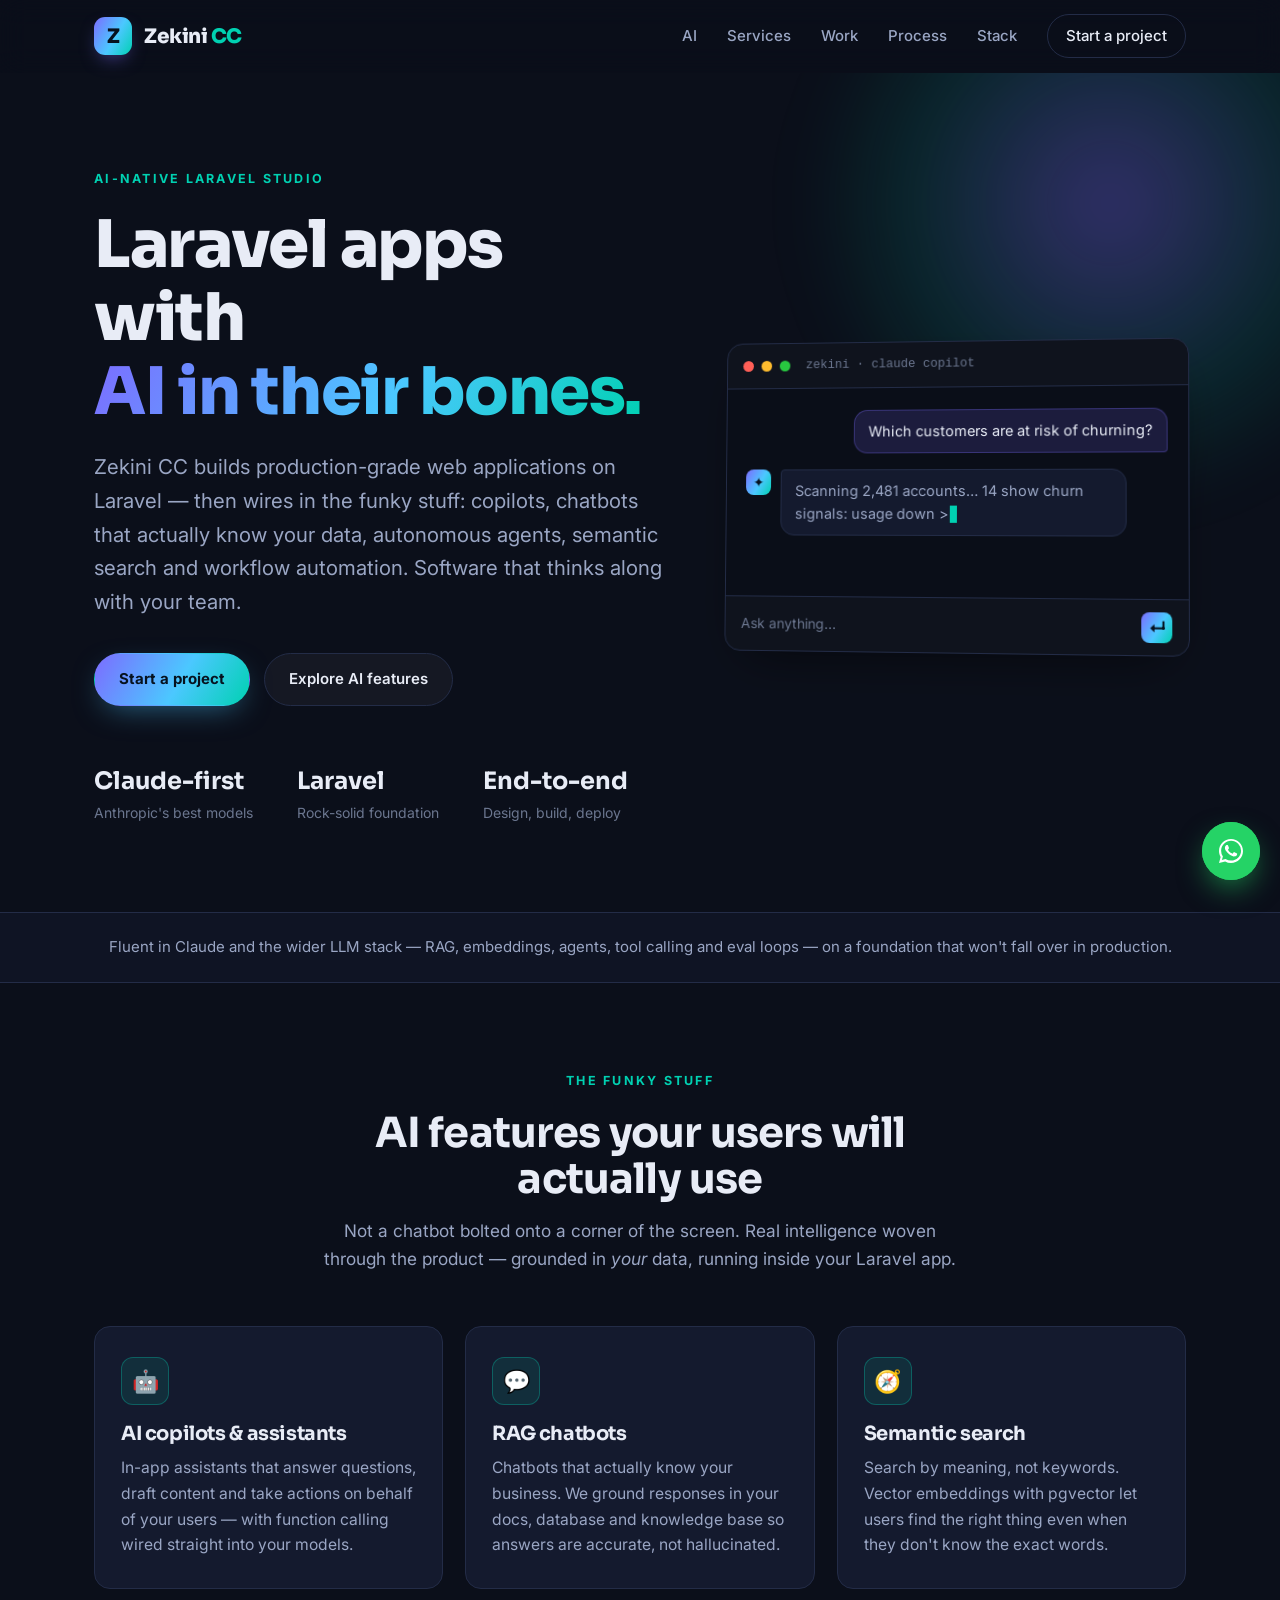
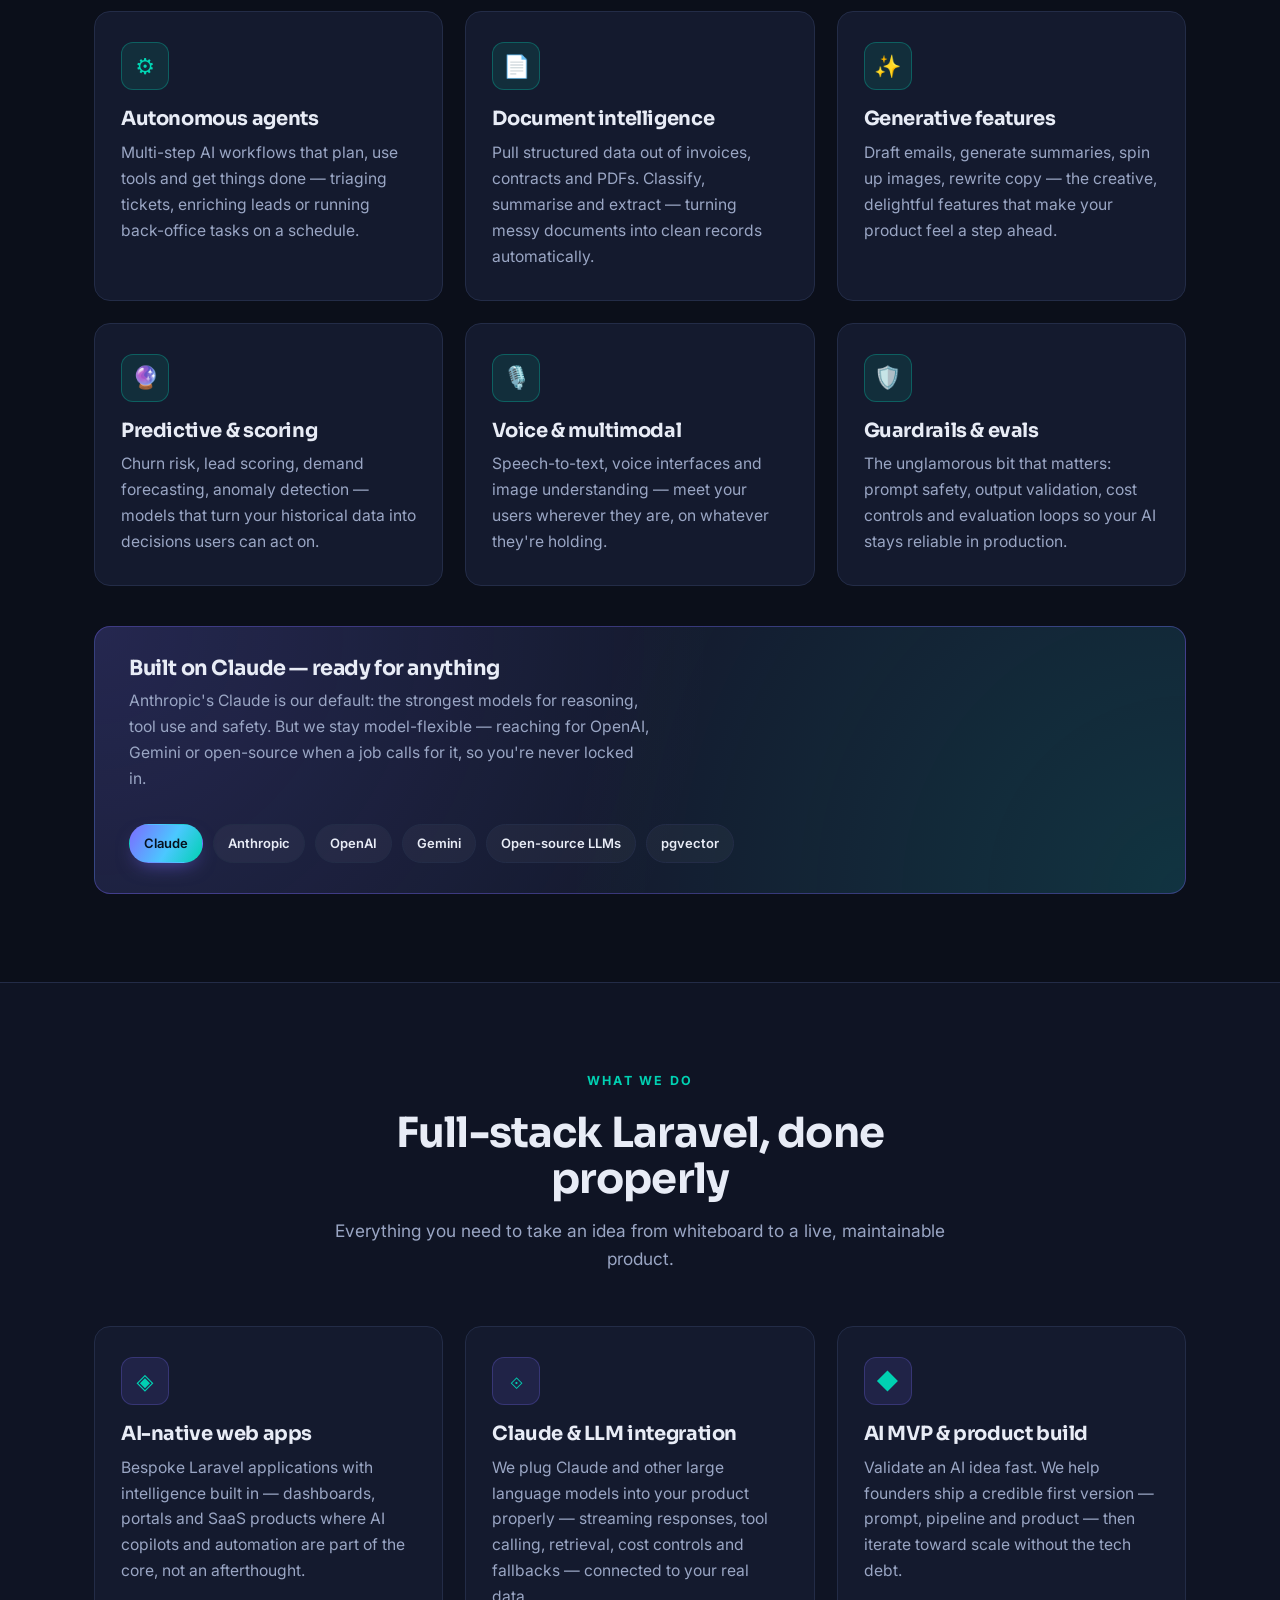
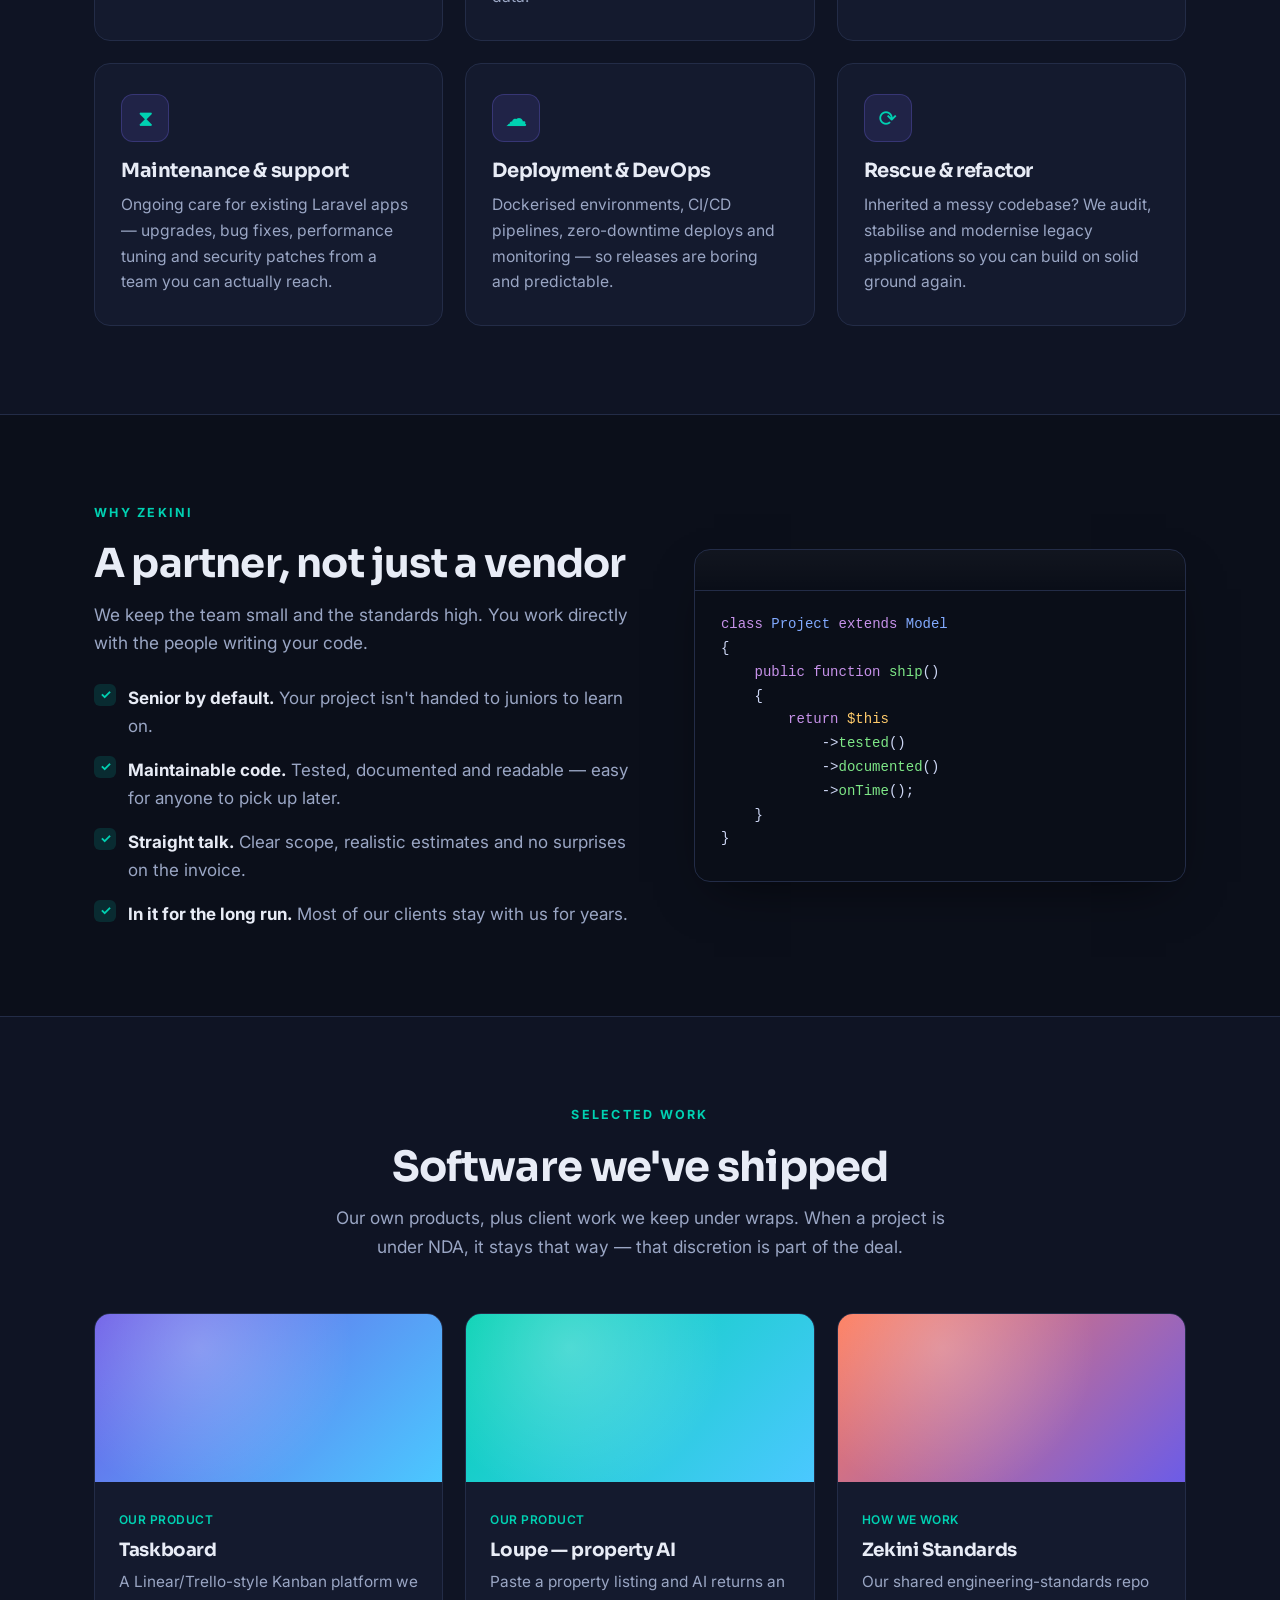
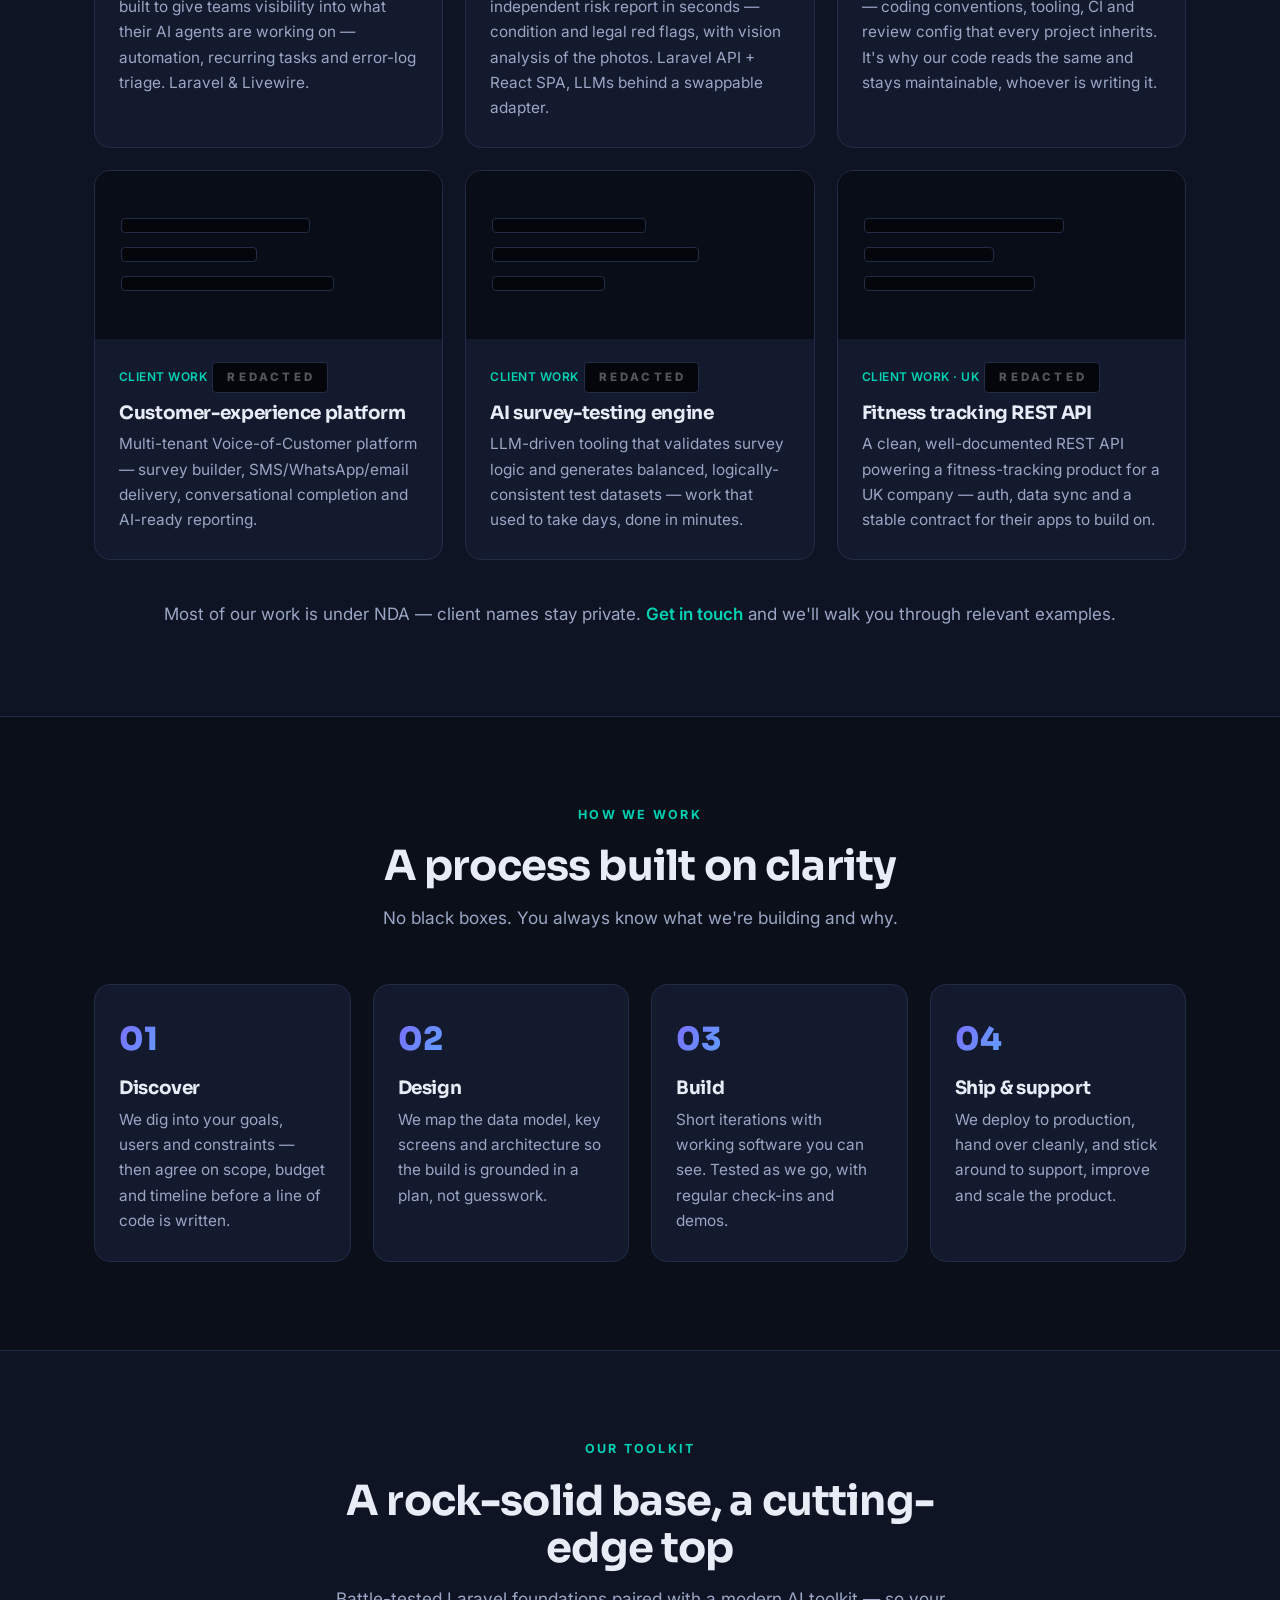
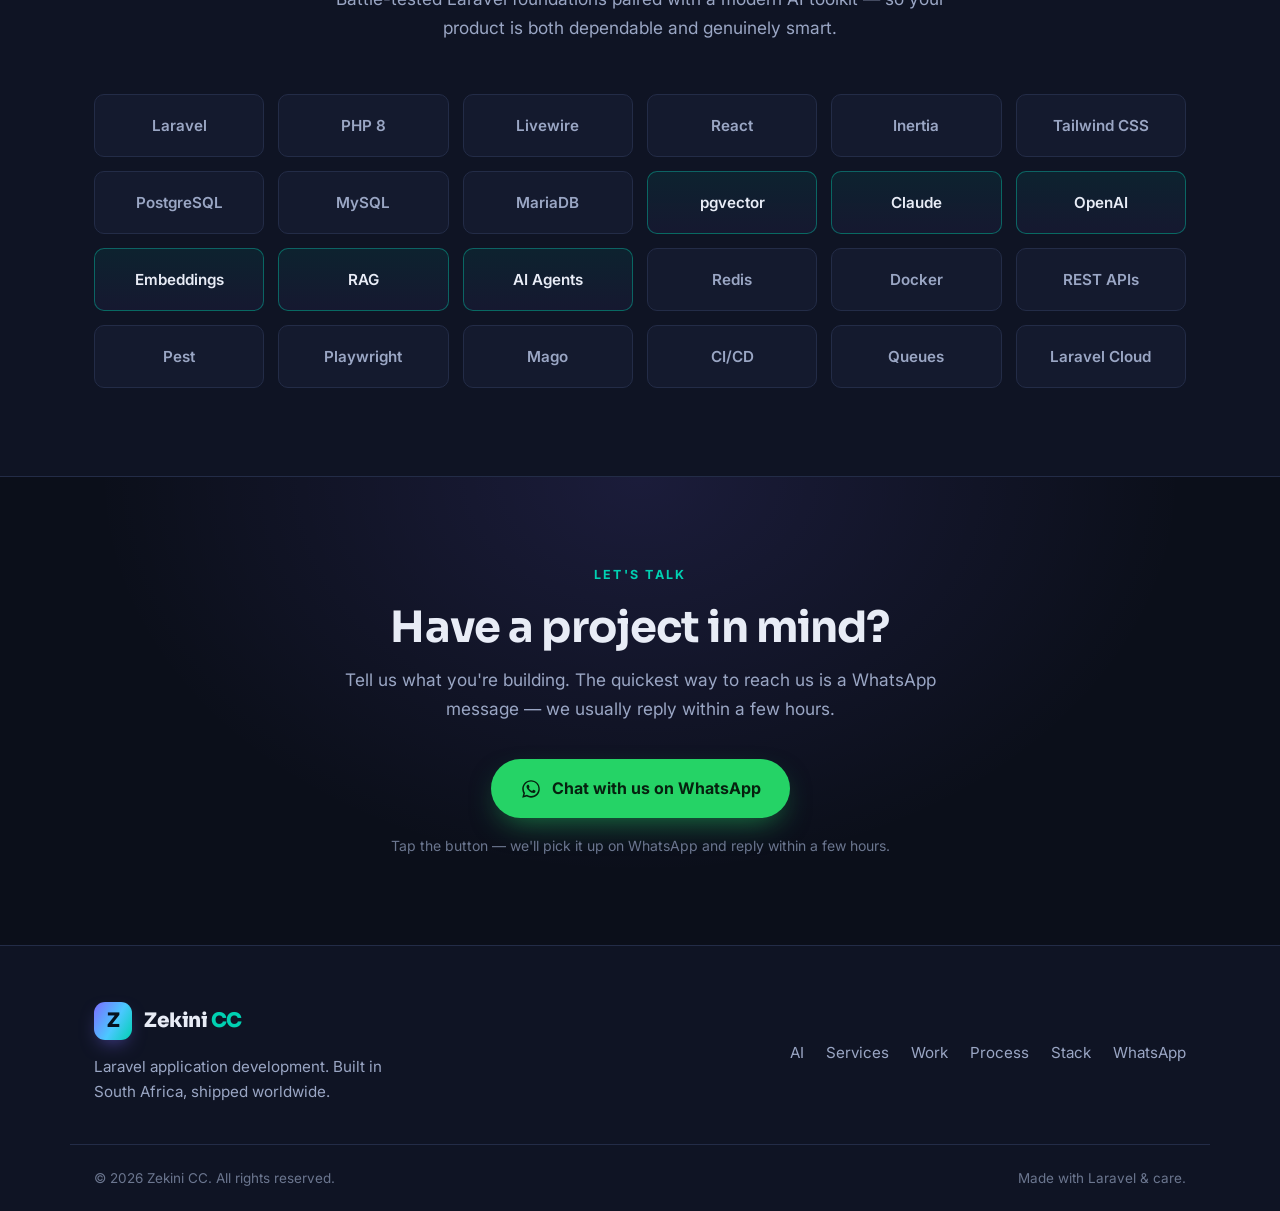
==== commit 7cca761c: "Add Zekini Standards as sixth work card for a clean 3x2 grid" ====
--- a/public/index.html
+++ b/public/index.html
@@ -278,6 +278,14 @@
               <span class="tag">Our product</span>
               <h3>Loupe — property AI</h3>
               <p>Paste a property listing and AI returns an independent risk report in seconds — condition and legal red flags, with vision analysis of the photos. Laravel API + React SPA, LLMs behind a swappable adapter.</p>
+            </div>
+          </article>
+          <article class="work-card">
+            <div class="work-thumb work-thumb-3" aria-hidden="true"></div>
+            <div class="work-body">
+              <span class="tag">How we work</span>
+              <h3>Zekini Standards</h3>
+              <p>Our shared engineering-standards repo — coding conventions, tooling, CI and review config that every project inherits. It's why our code reads the same and stays maintainable, whoever is writing it.</p>
             </div>
           </article>
           <article class="work-card">
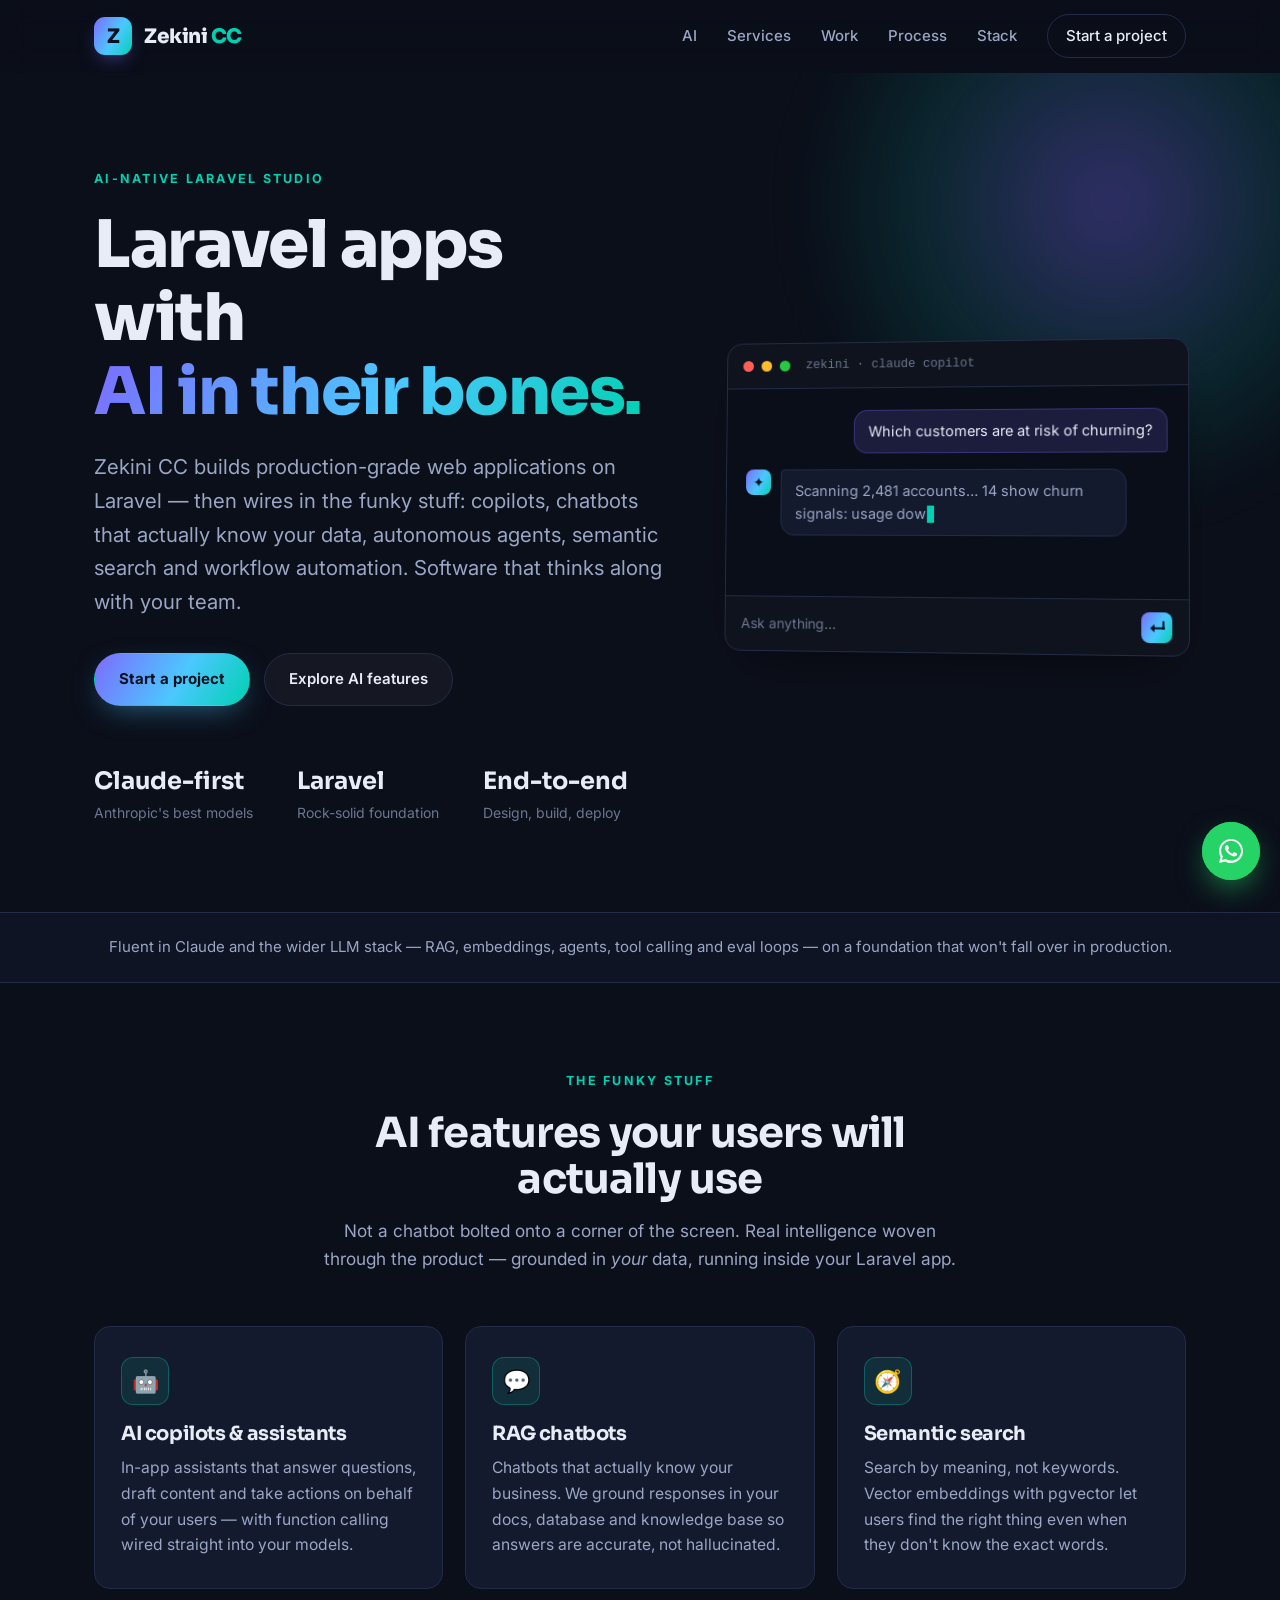
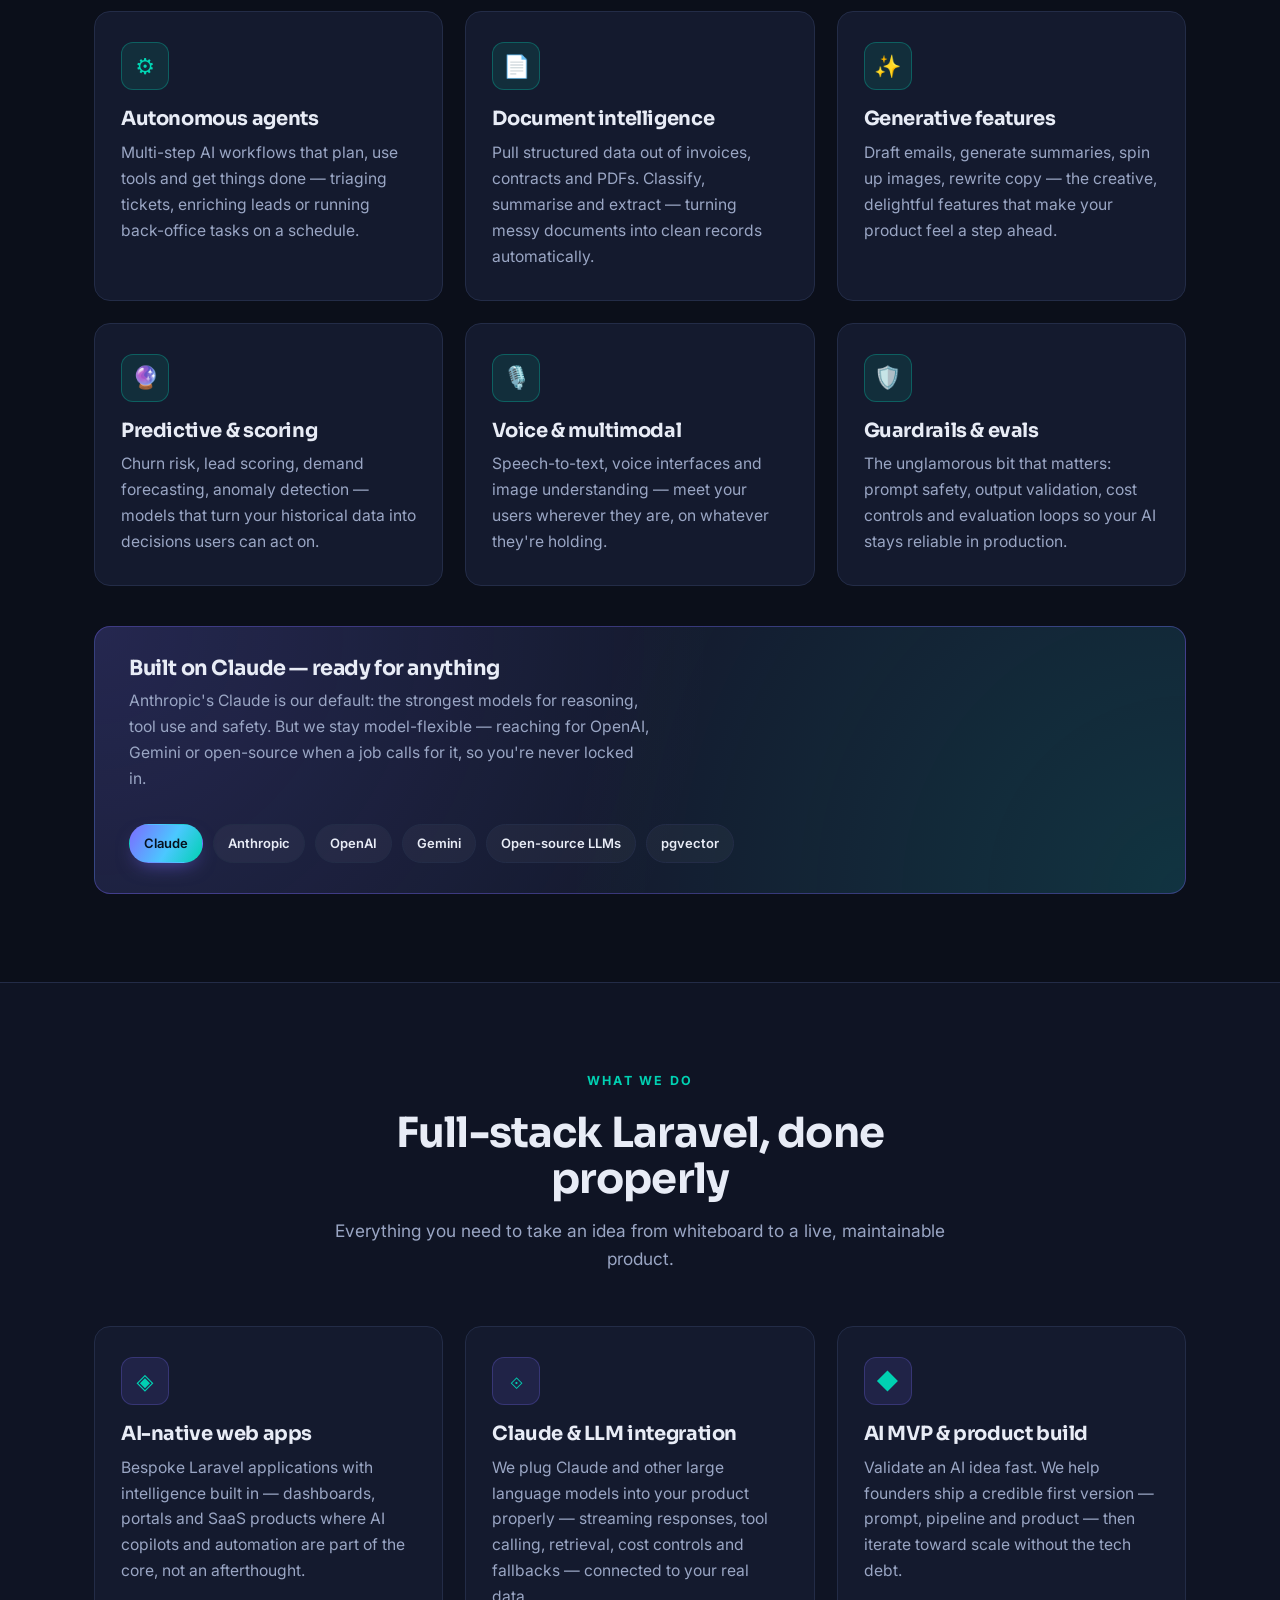
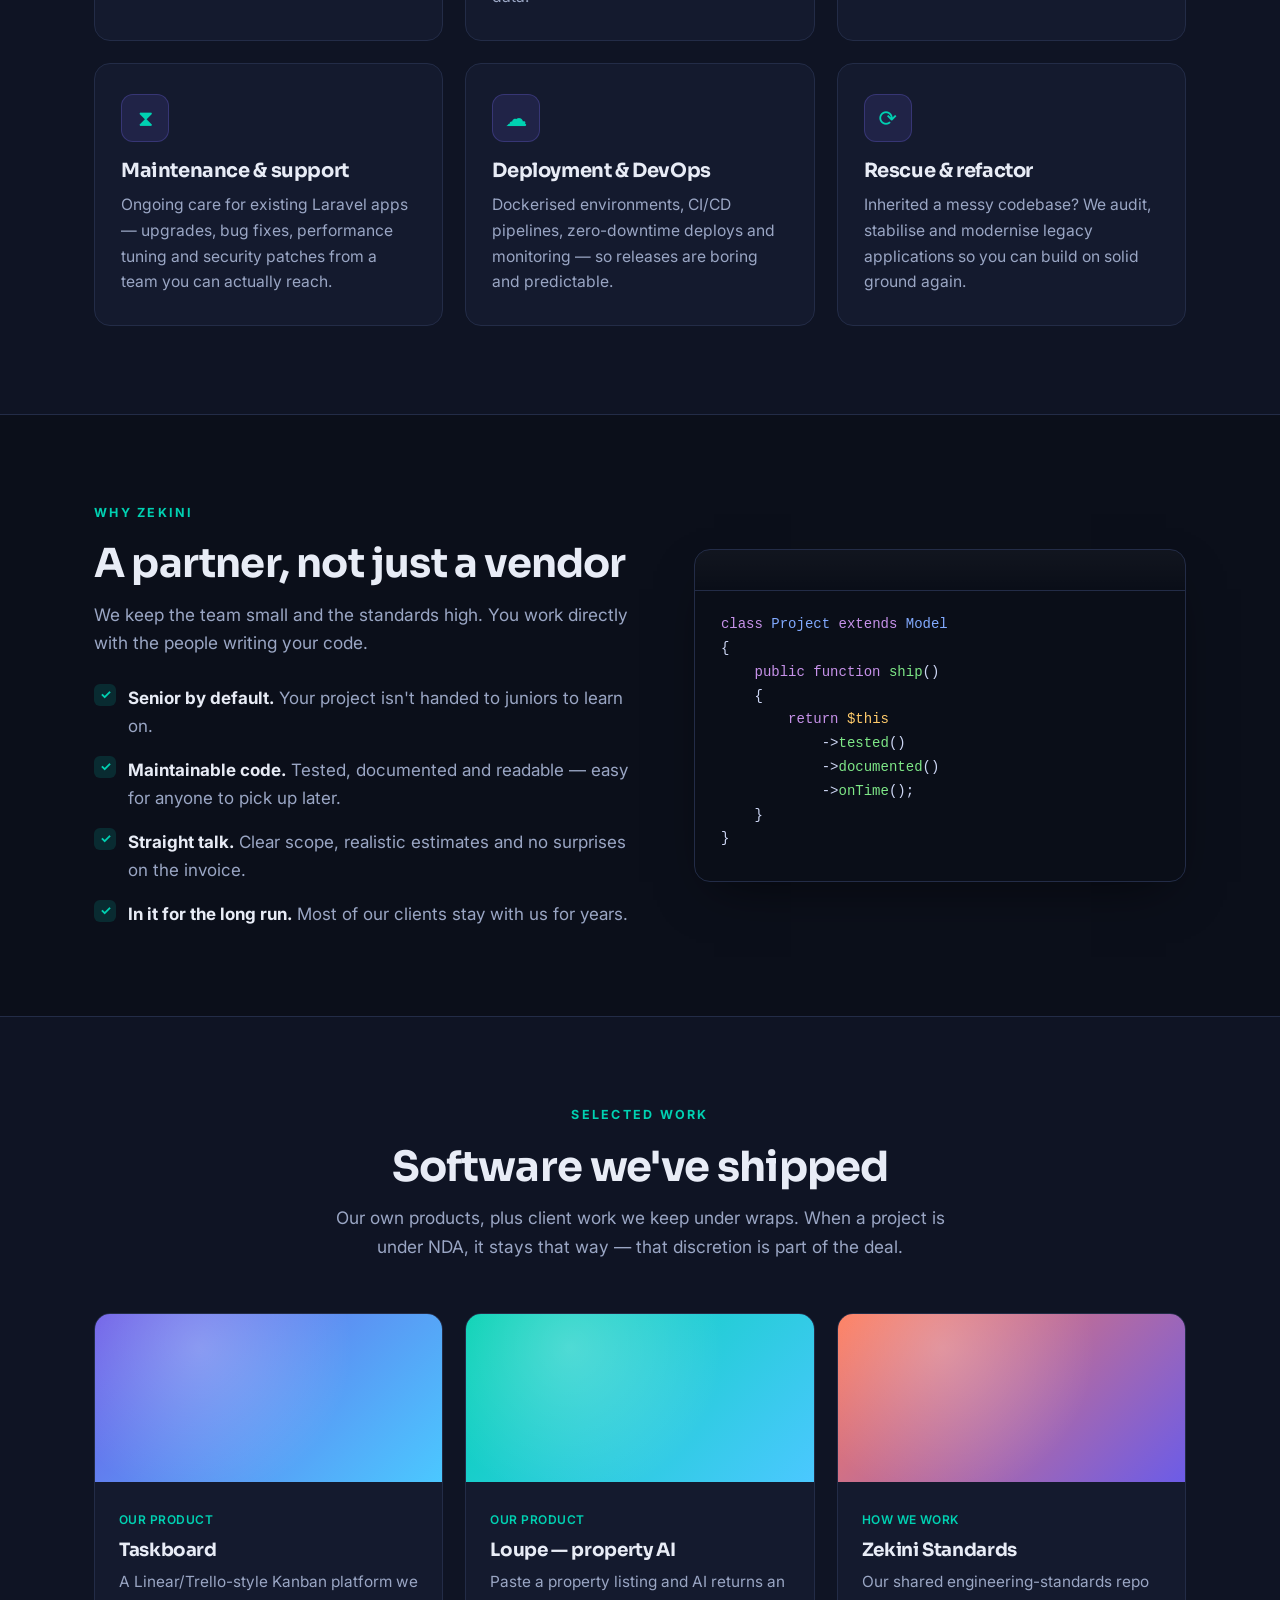
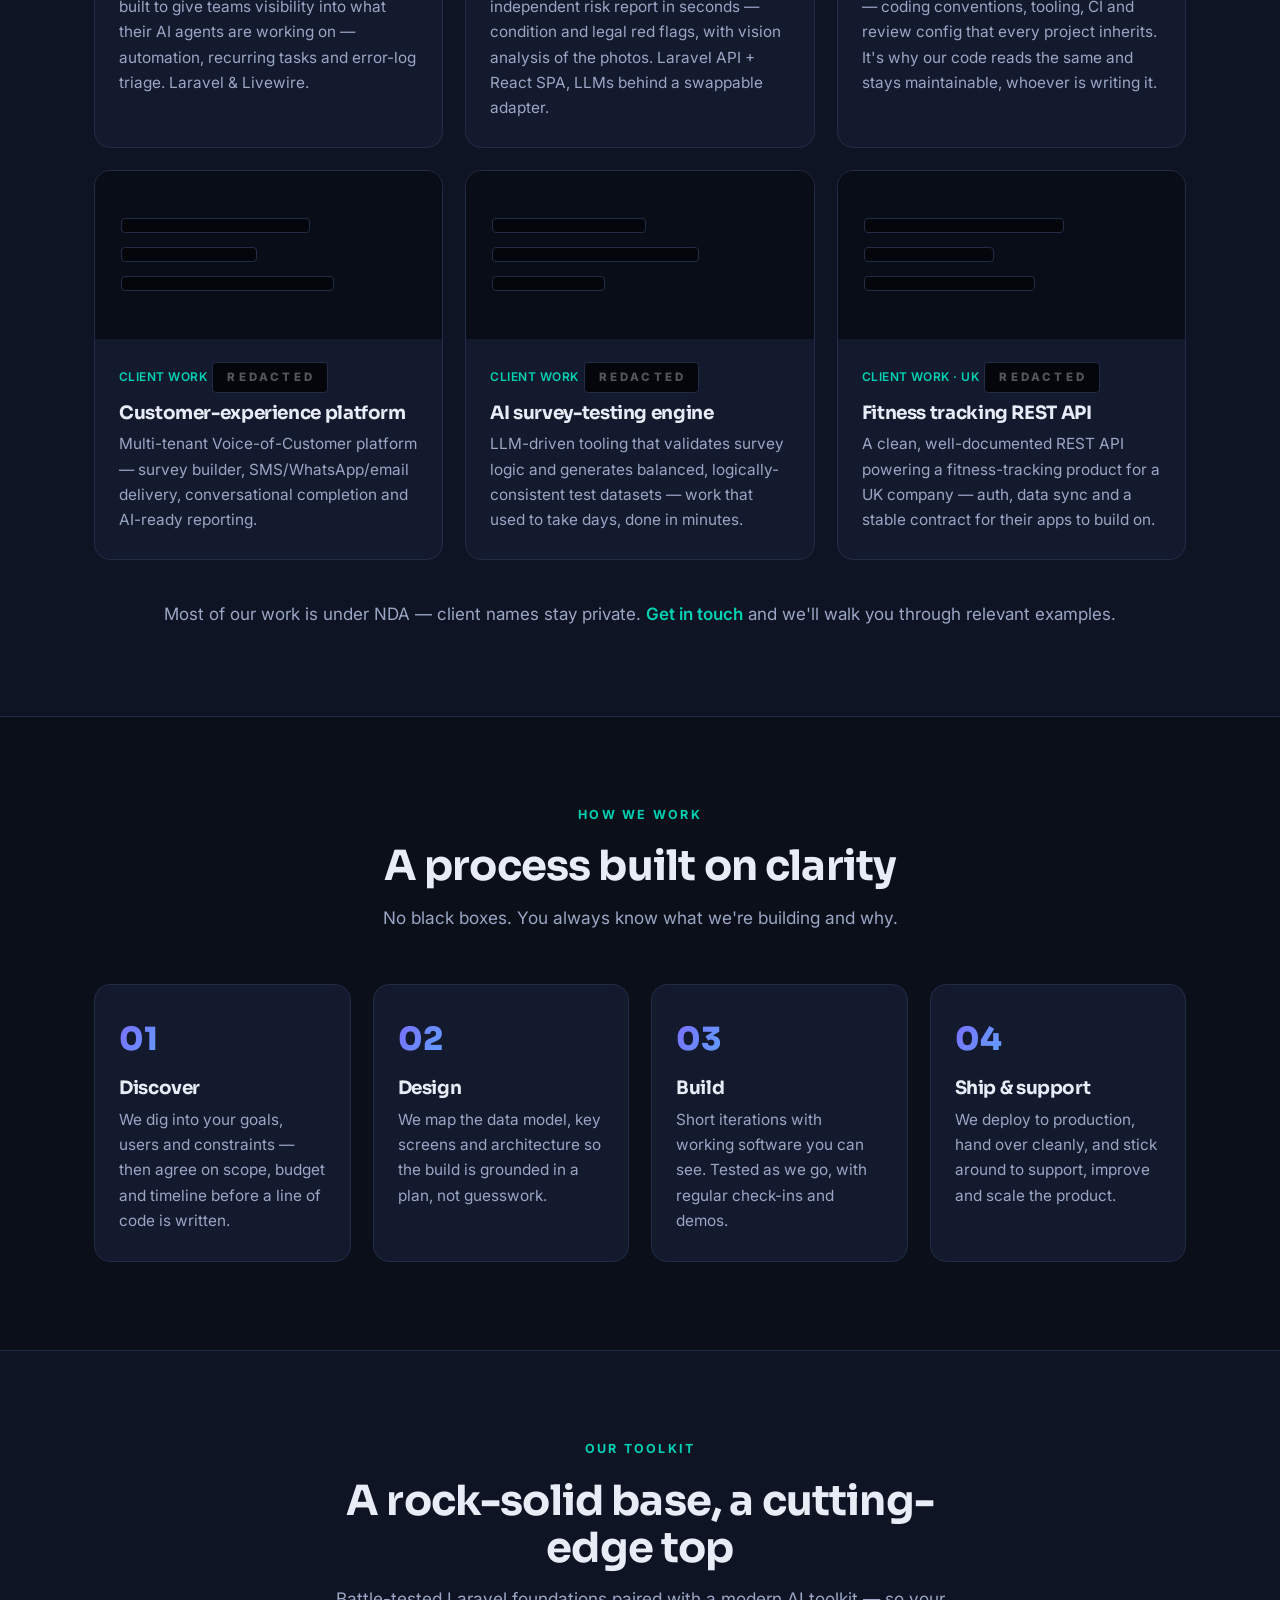
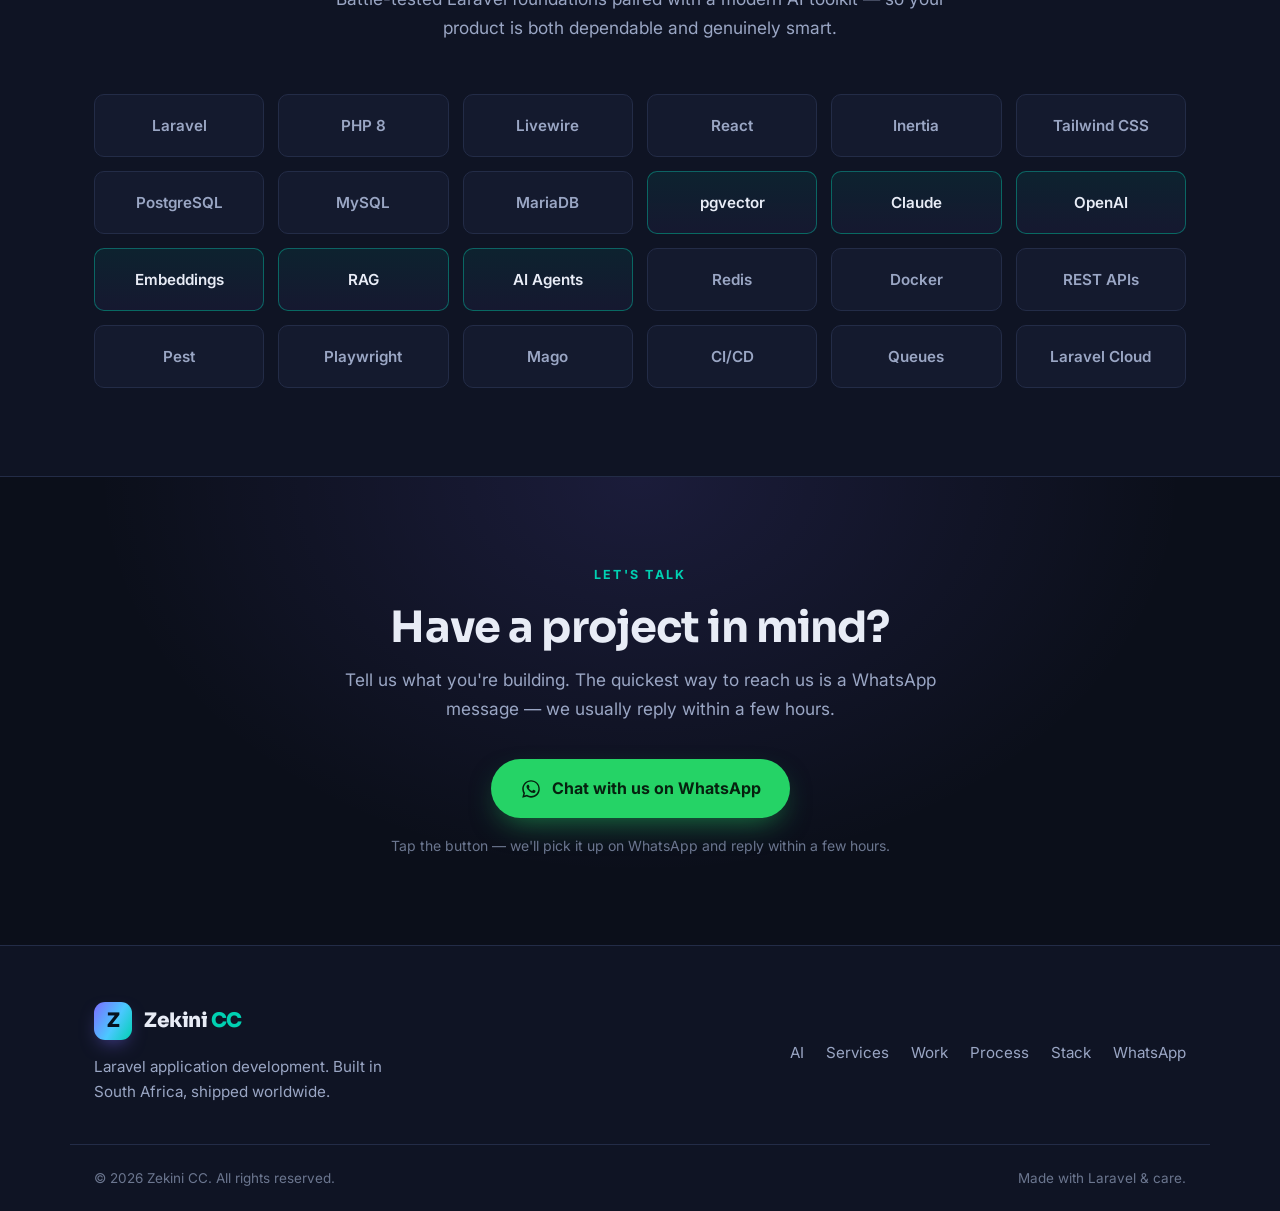
==== commit 88cfd74a: "fix: an unknown path now 404s instead of answering 200 with the homepage Confirmed live before the c" ====
--- a/public/index.html
+++ b/public/index.html
@@ -14,6 +14,9 @@
   <meta property="og:url" content="https://zekini.co.za" />
 
   <link rel="icon" href="assets/favicon.svg" type="image/svg+xml" />
+  <!-- Browsers and crawlers that ignore the SVG fetch /favicon.ico blind, and
+       used to be answered with 23KB of homepage at status 200. -->
+  <link rel="icon" href="/favicon.ico" sizes="any" />
   <link rel="preconnect" href="https://fonts.googleapis.com" />
   <link rel="preconnect" href="https://fonts.gstatic.com" crossorigin />
   <link href="https://fonts.googleapis.com/css2?family=Inter:wght@400;500;600;700;800&family=Sora:wght@600;700;800&display=swap" rel="stylesheet" />
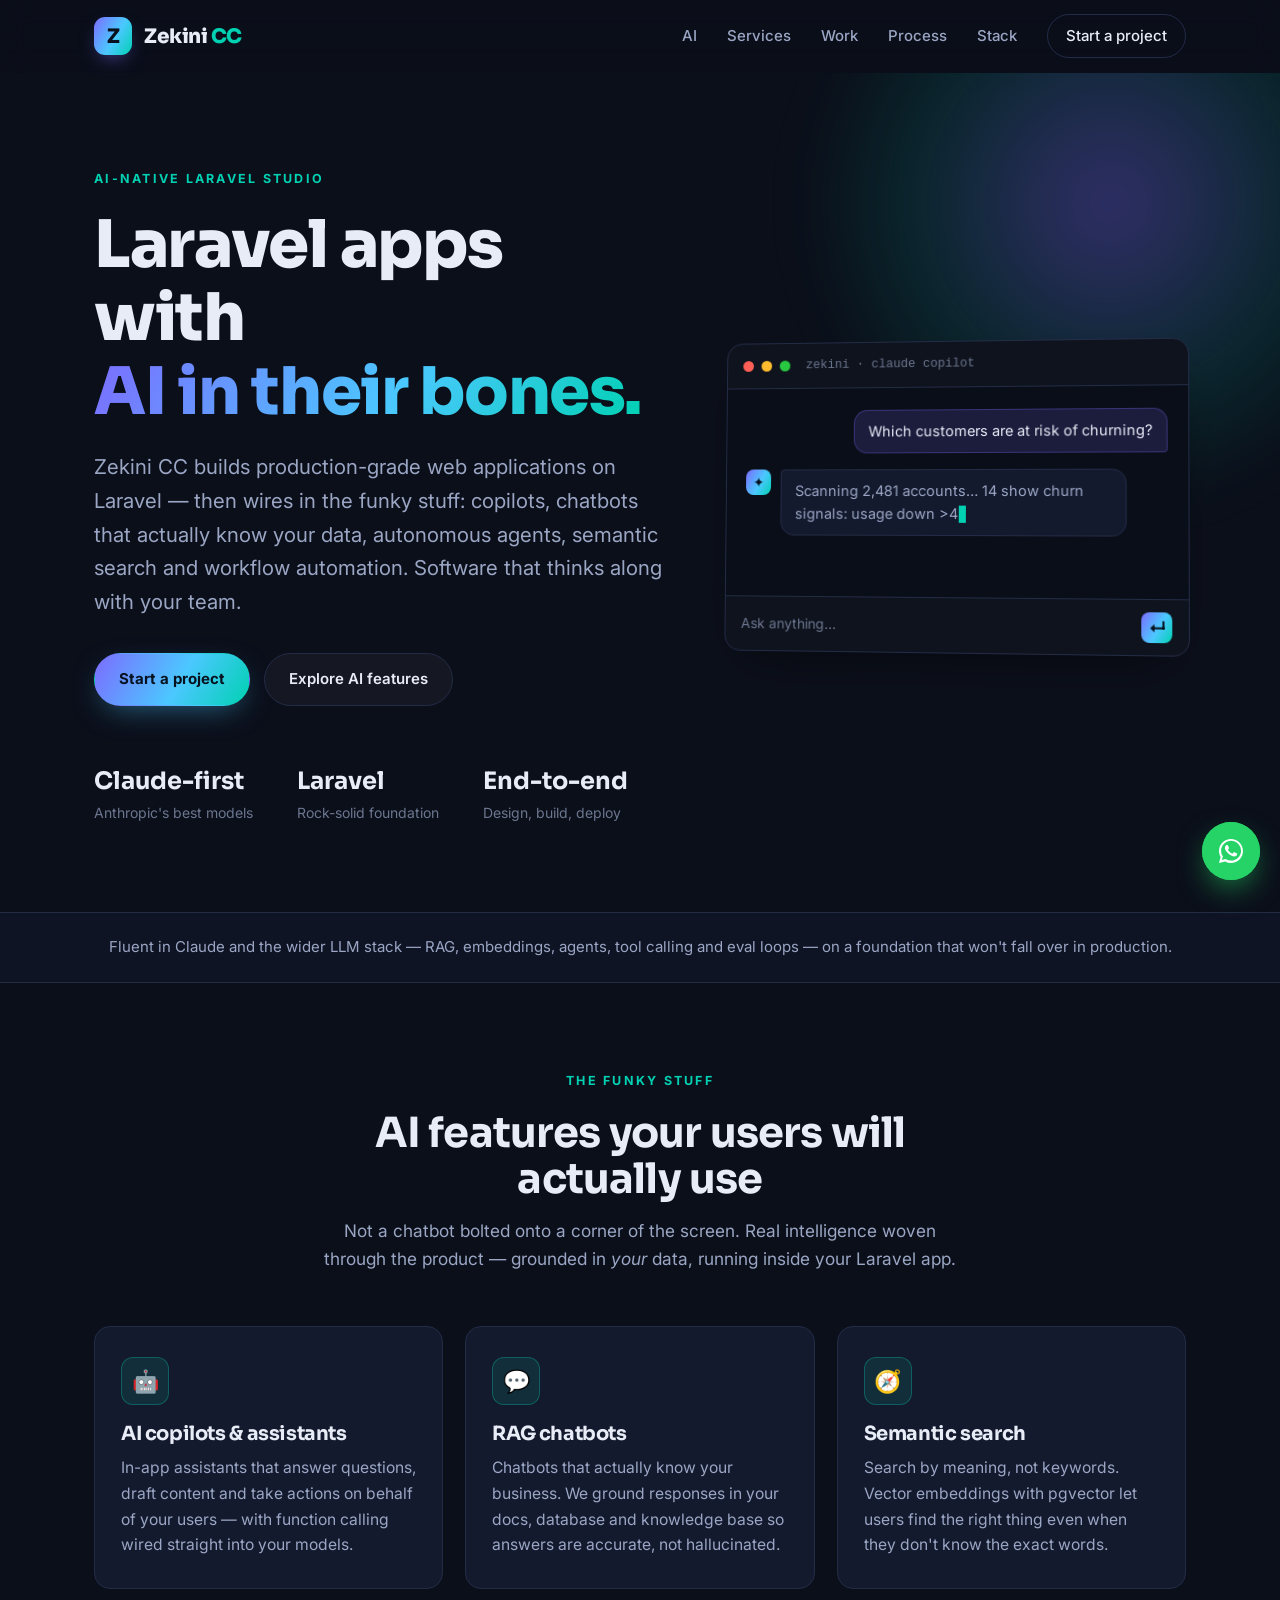
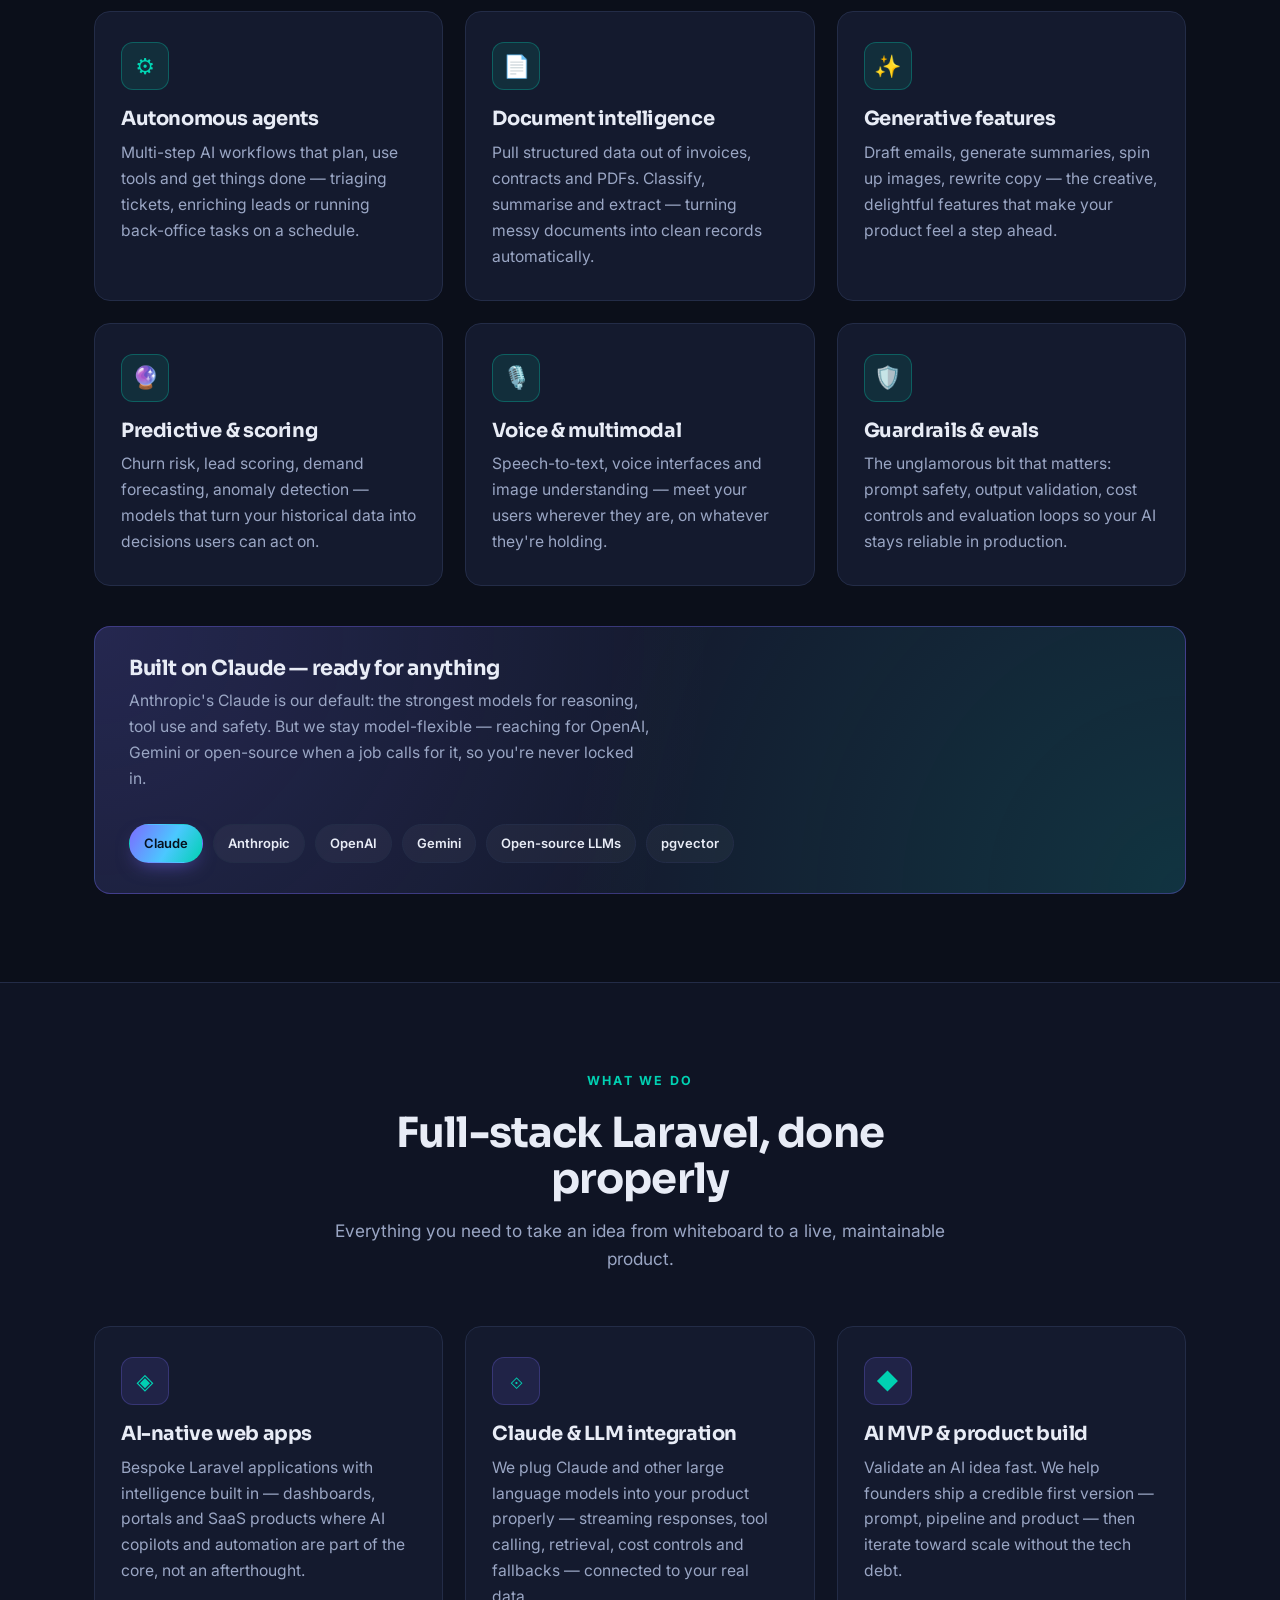
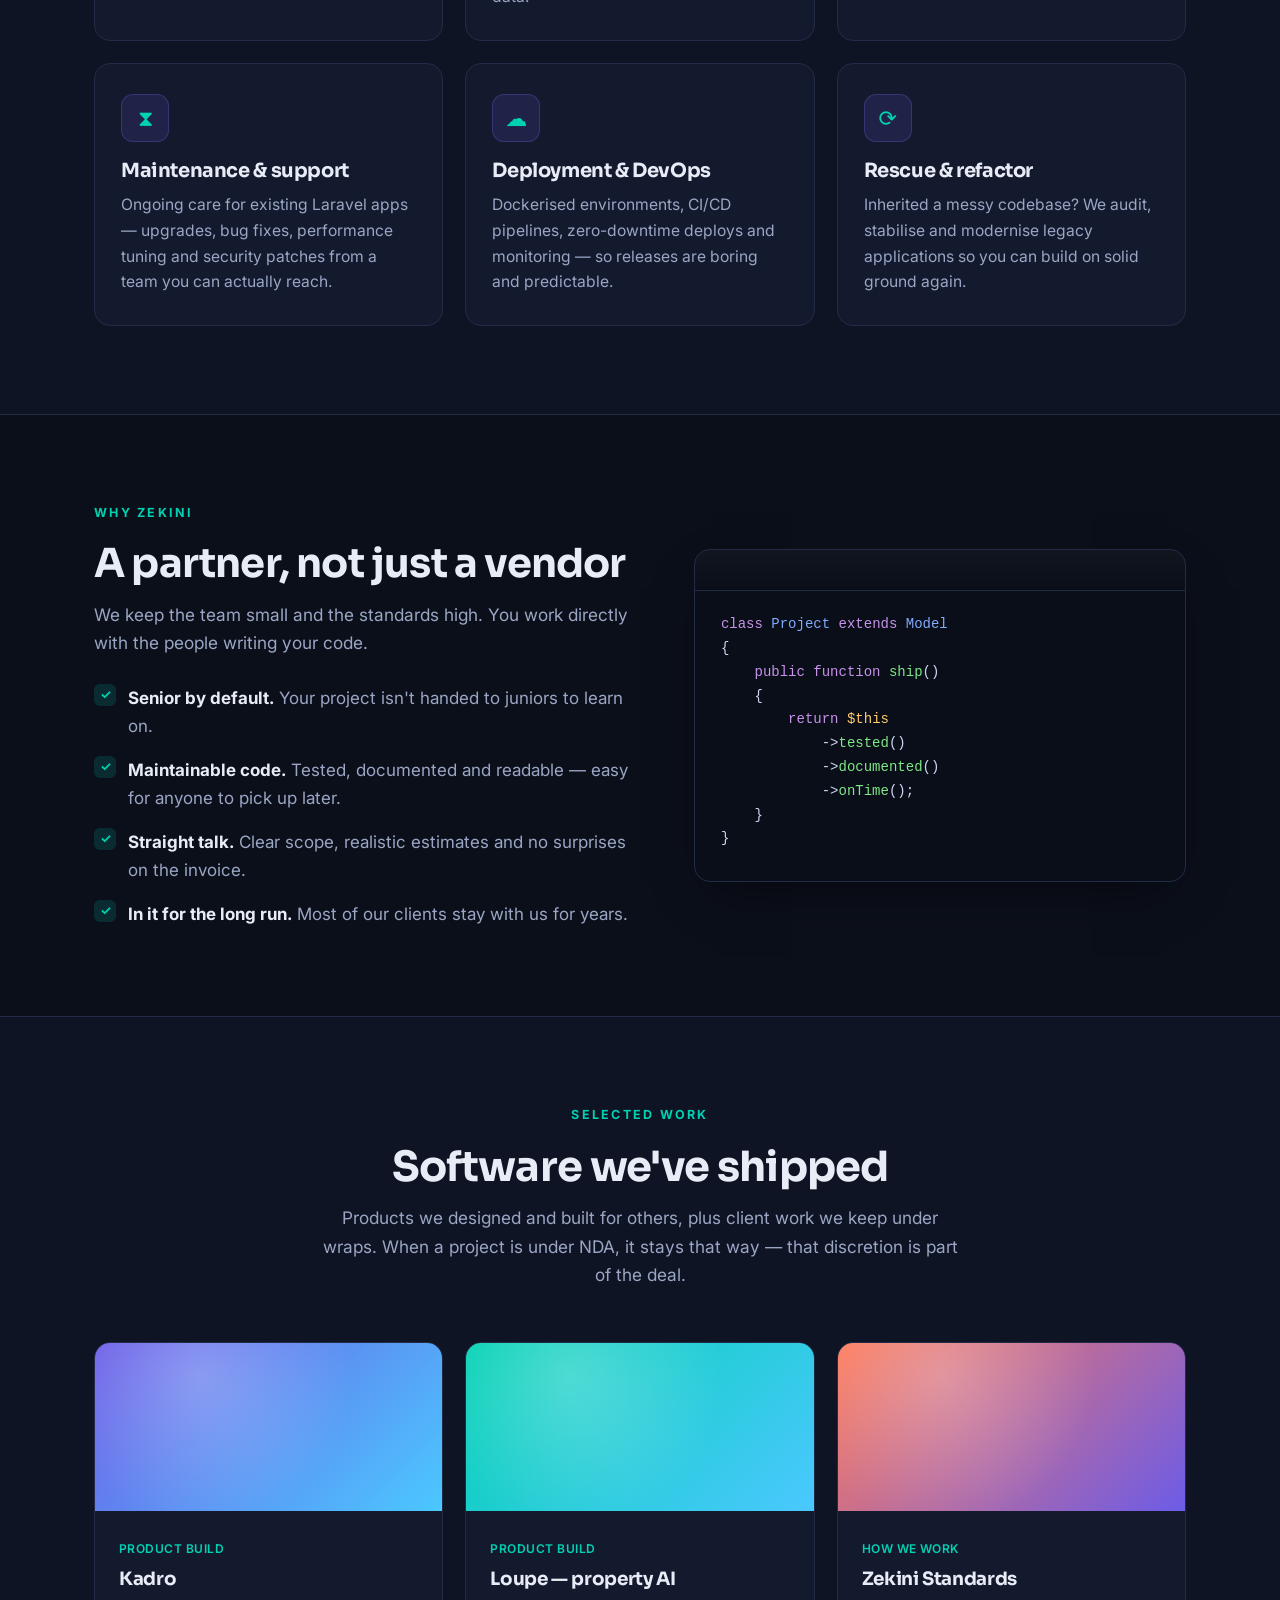
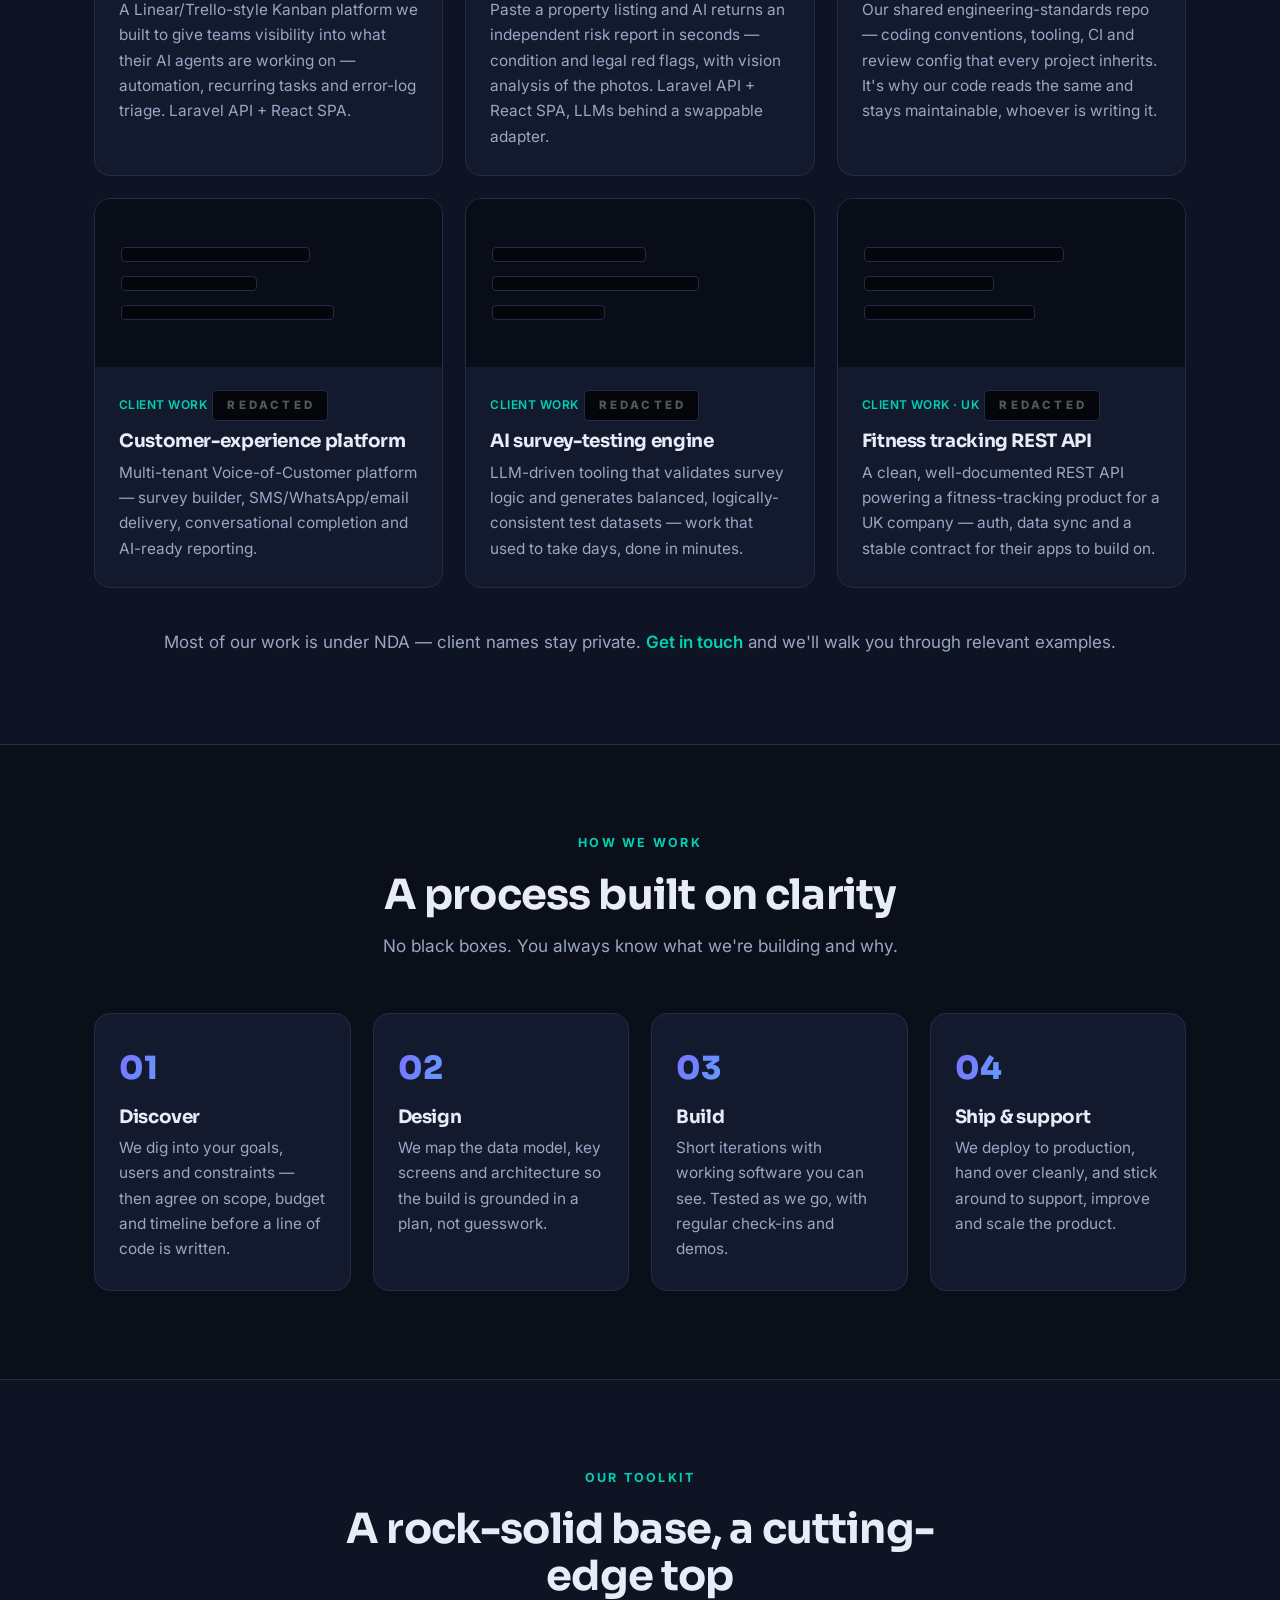
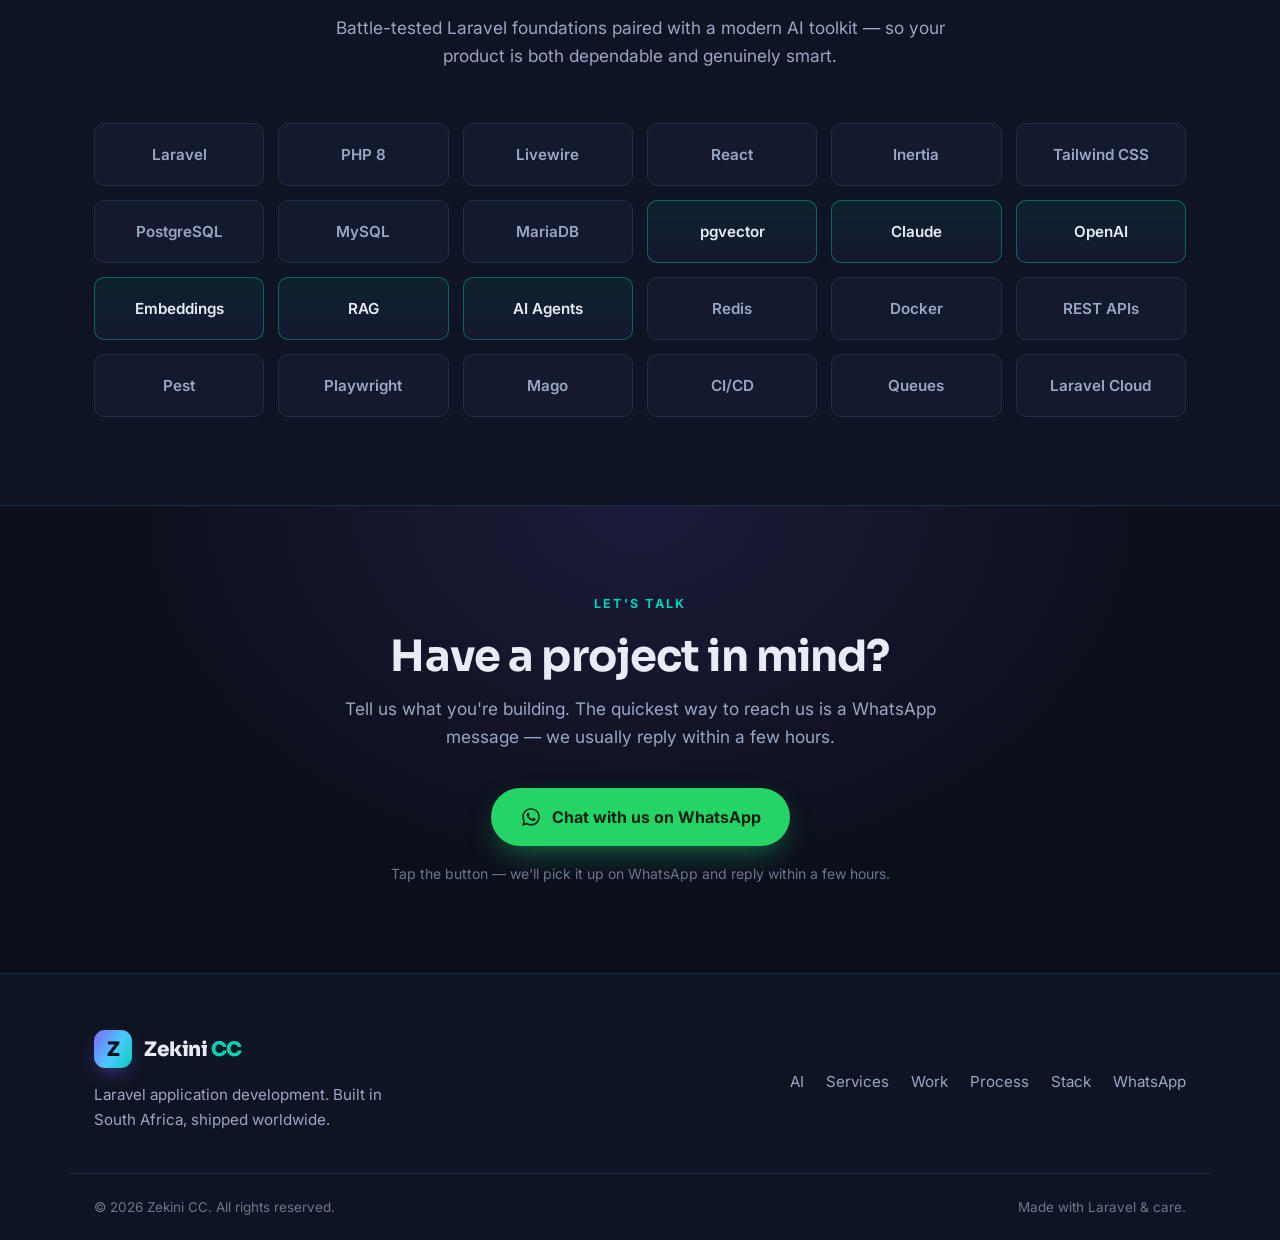
==== commit 22cd65ff: "fix(work): the studio does not own the products it built, and this page was the one place saying oth" ====
--- a/public/index.html
+++ b/public/index.html
@@ -263,22 +263,22 @@
         <header class="section-head">
           <p class="eyebrow">Selected work</p>
           <h2>Software we've shipped</h2>
-          <p class="section-sub">Our own products, plus client work we keep under wraps. When a project is under NDA, it stays that way — that discretion is part of the deal.</p>
+          <p class="section-sub">Products we designed and built for others, plus client work we keep under wraps. When a project is under NDA, it stays that way — that discretion is part of the deal.</p>
         </header>
 
         <div class="grid grid-3">
           <article class="work-card">
             <div class="work-thumb work-thumb-1" aria-hidden="true"></div>
             <div class="work-body">
-              <span class="tag">Our product</span>
-              <h3>Taskboard</h3>
-              <p>A Linear/Trello-style Kanban platform we built to give teams visibility into what their AI agents are working on — automation, recurring tasks and error-log triage. Laravel &amp; Livewire.</p>
+              <span class="tag">Product build</span>
+              <h3>Kadro</h3>
+              <p>A Linear/Trello-style Kanban platform we built to give teams visibility into what their AI agents are working on — automation, recurring tasks and error-log triage. Laravel API + React SPA.</p>
             </div>
           </article>
           <article class="work-card">
             <div class="work-thumb work-thumb-2" aria-hidden="true"></div>
             <div class="work-body">
-              <span class="tag">Our product</span>
+              <span class="tag">Product build</span>
               <h3>Loupe — property AI</h3>
               <p>Paste a property listing and AI returns an independent risk report in seconds — condition and legal red flags, with vision analysis of the photos. Laravel API + React SPA, LLMs behind a swappable adapter.</p>
             </div>
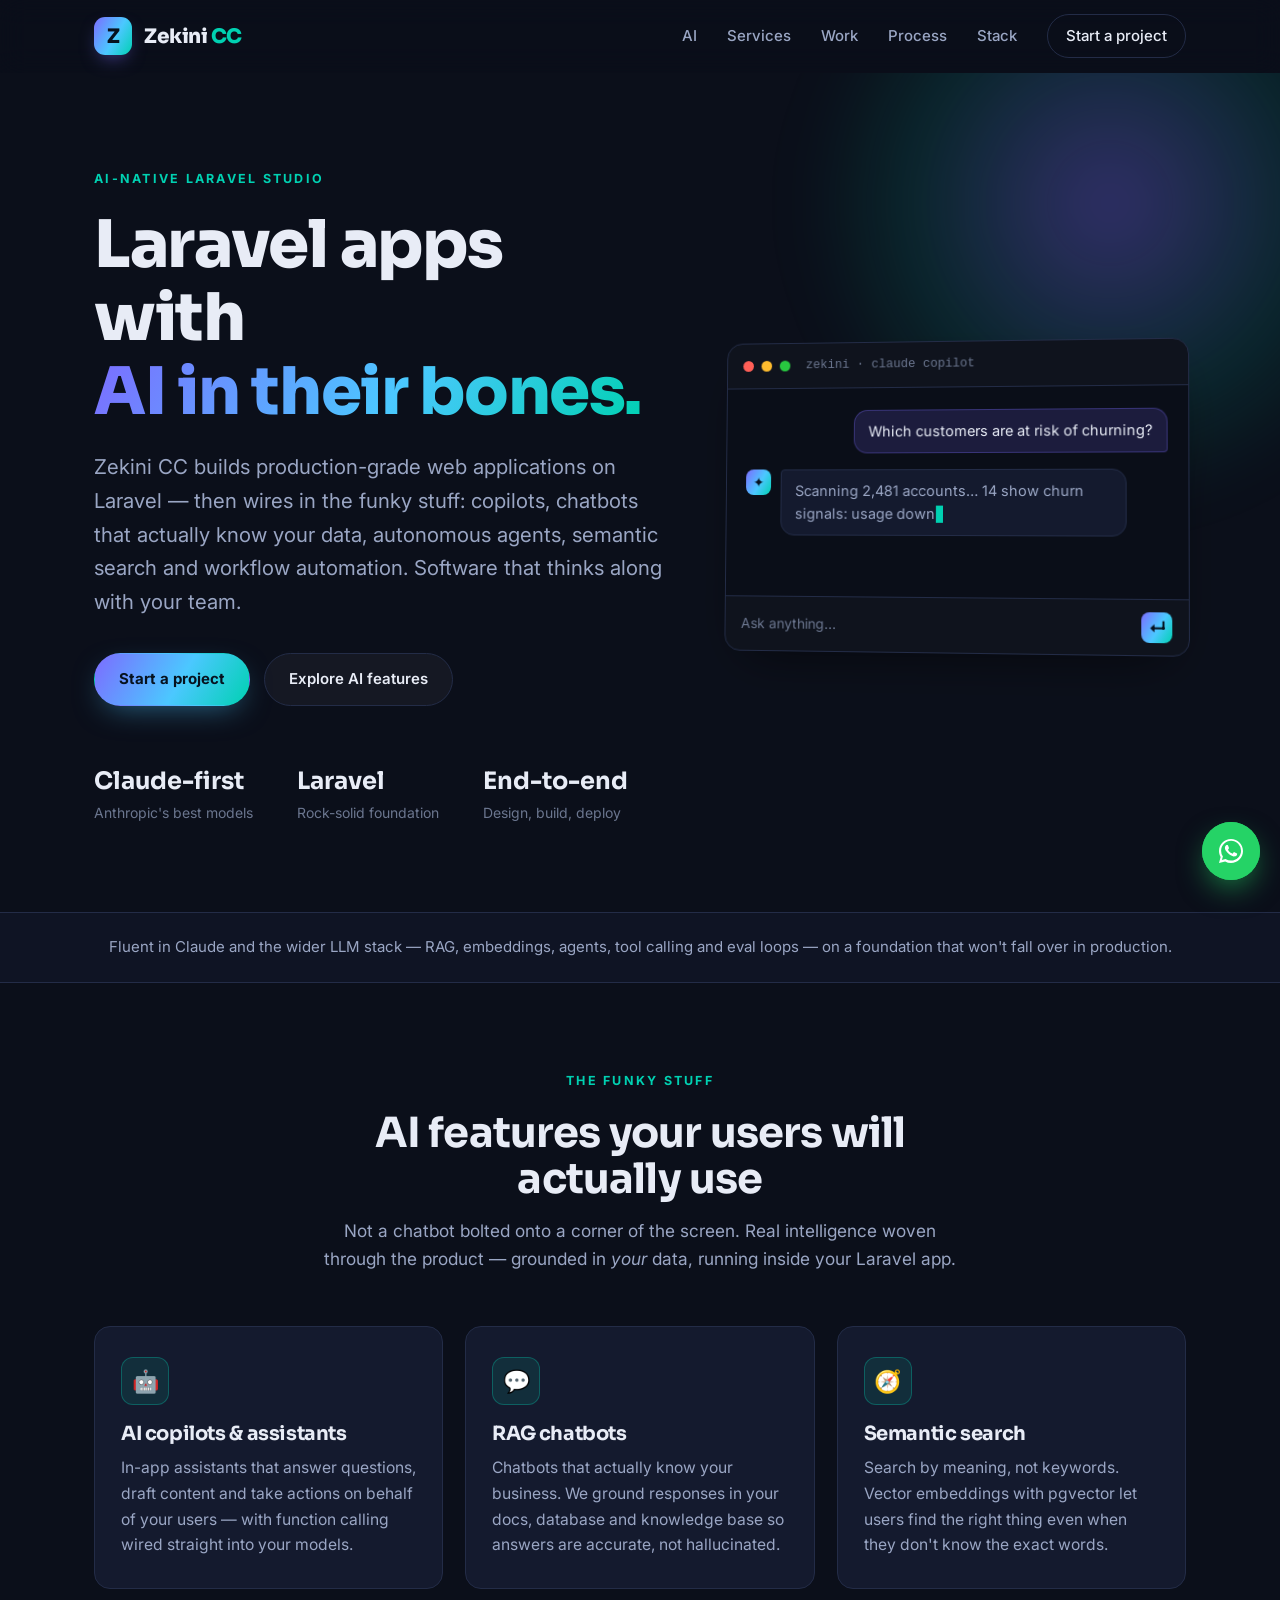
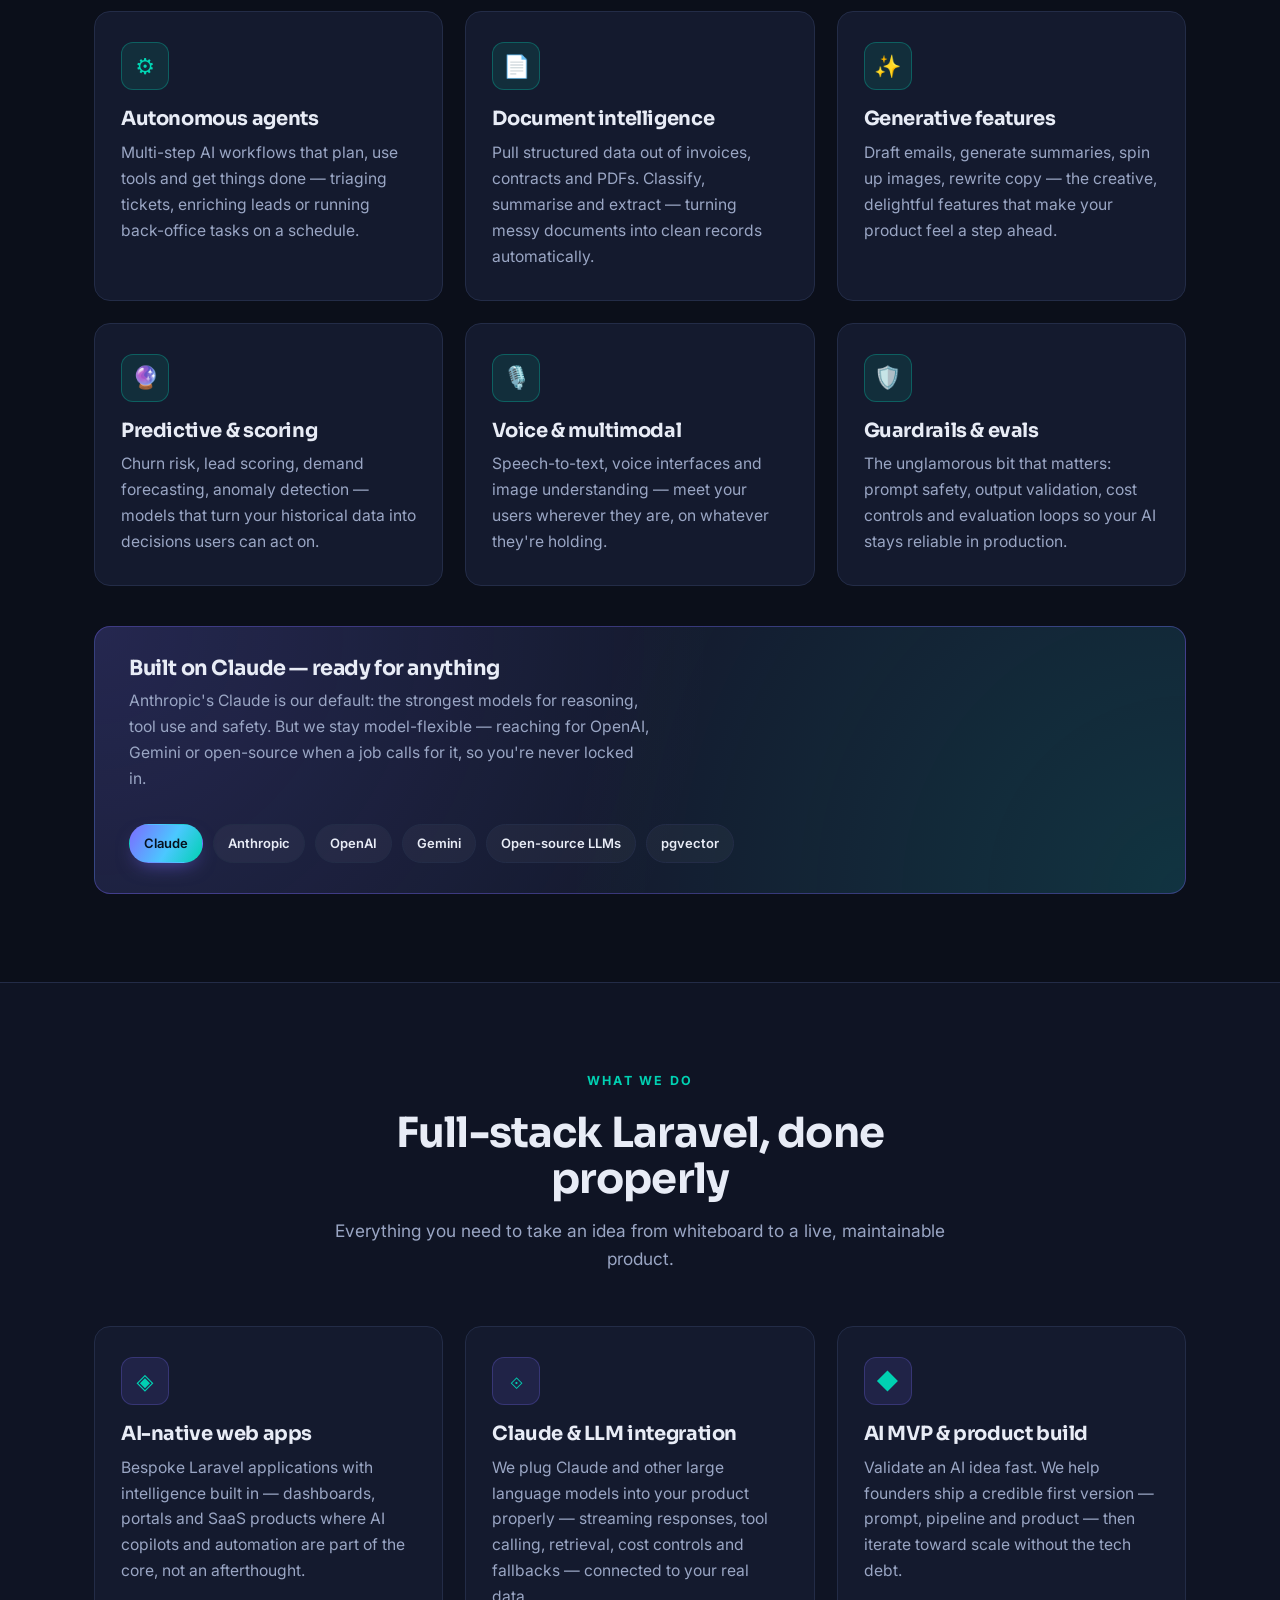
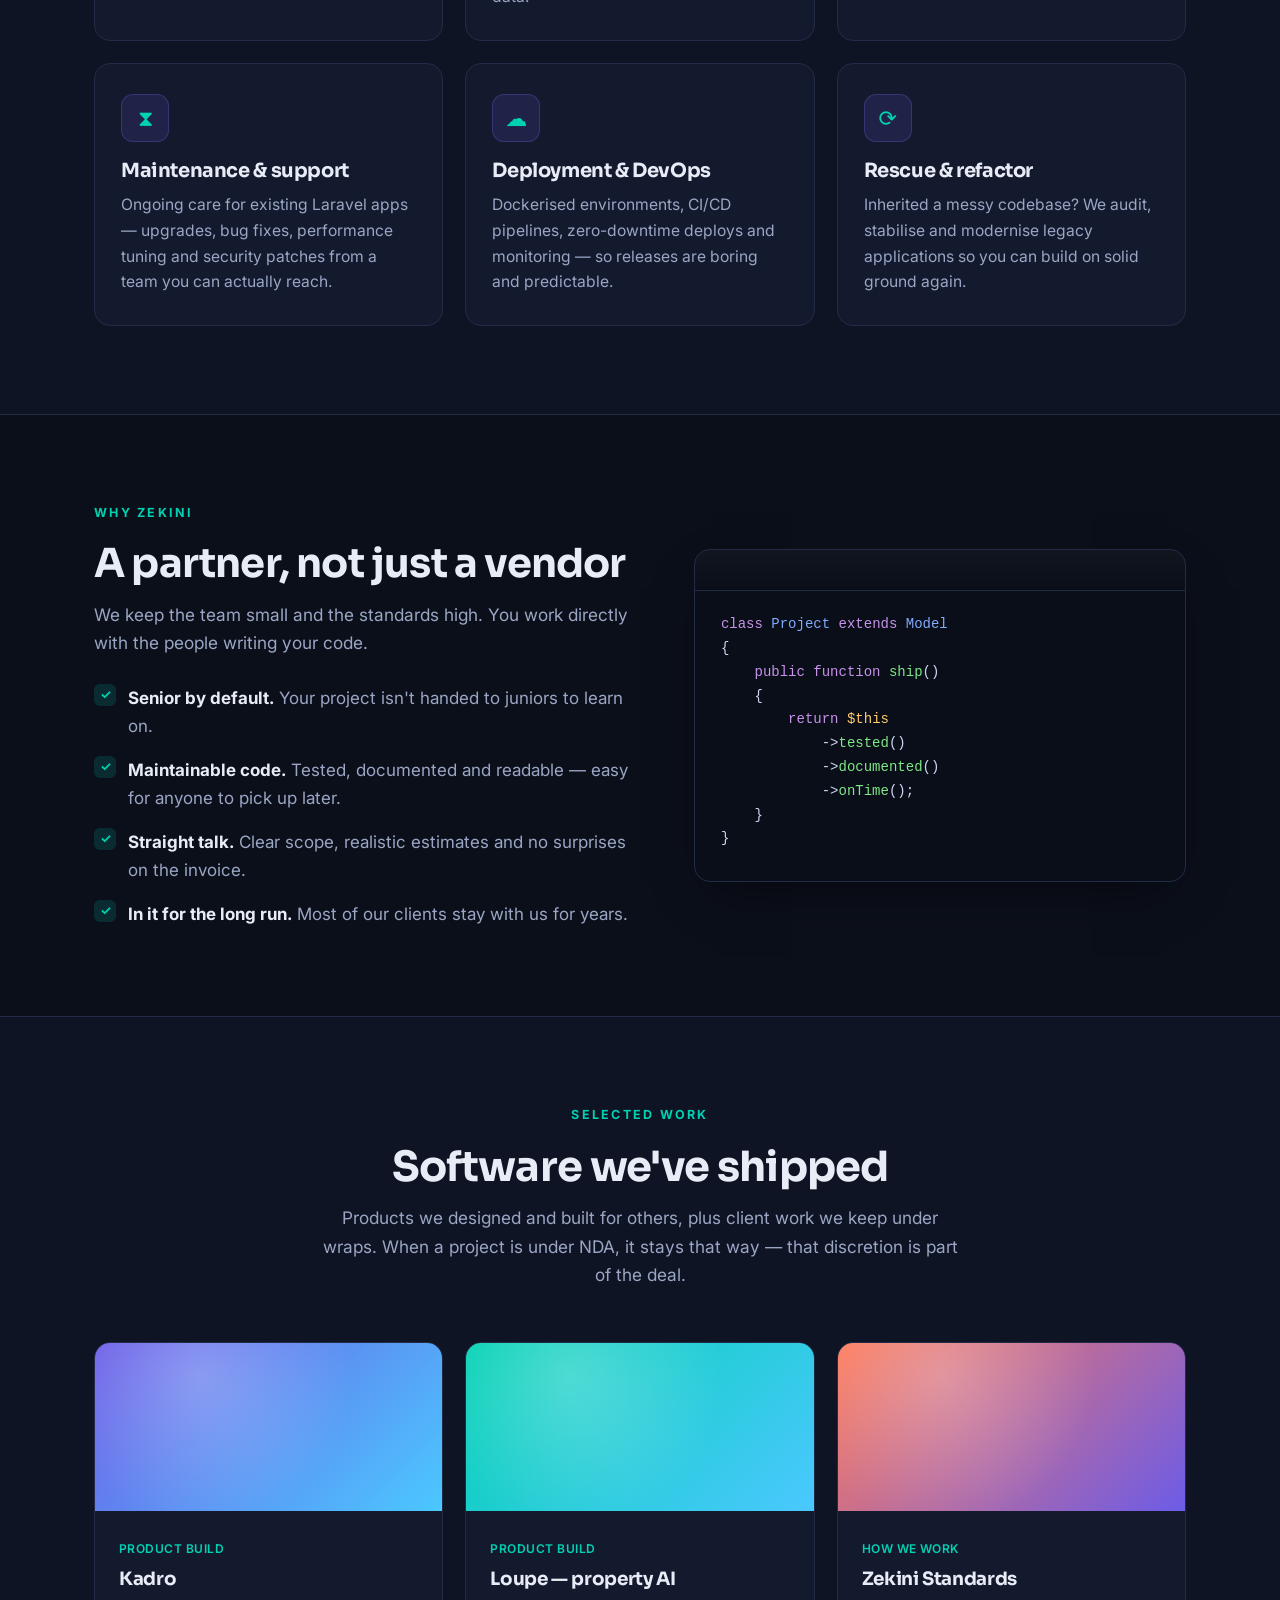
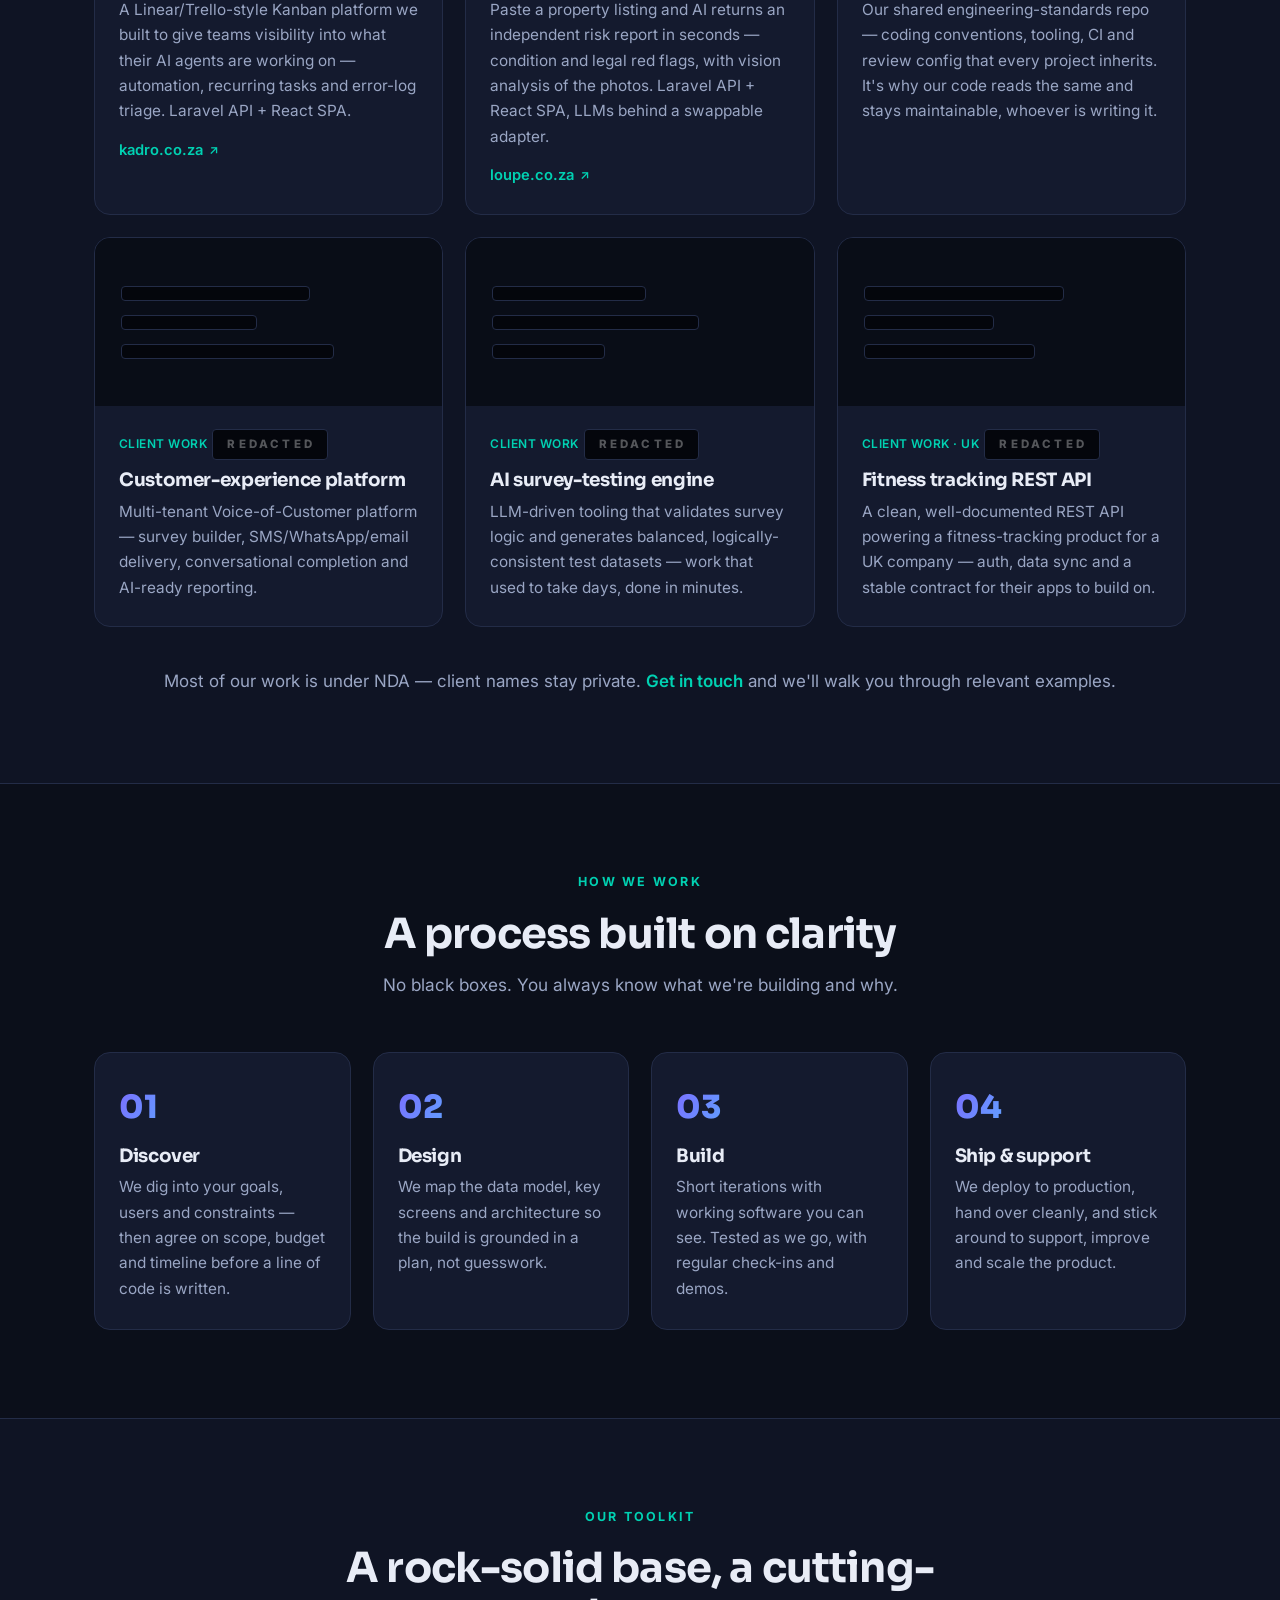
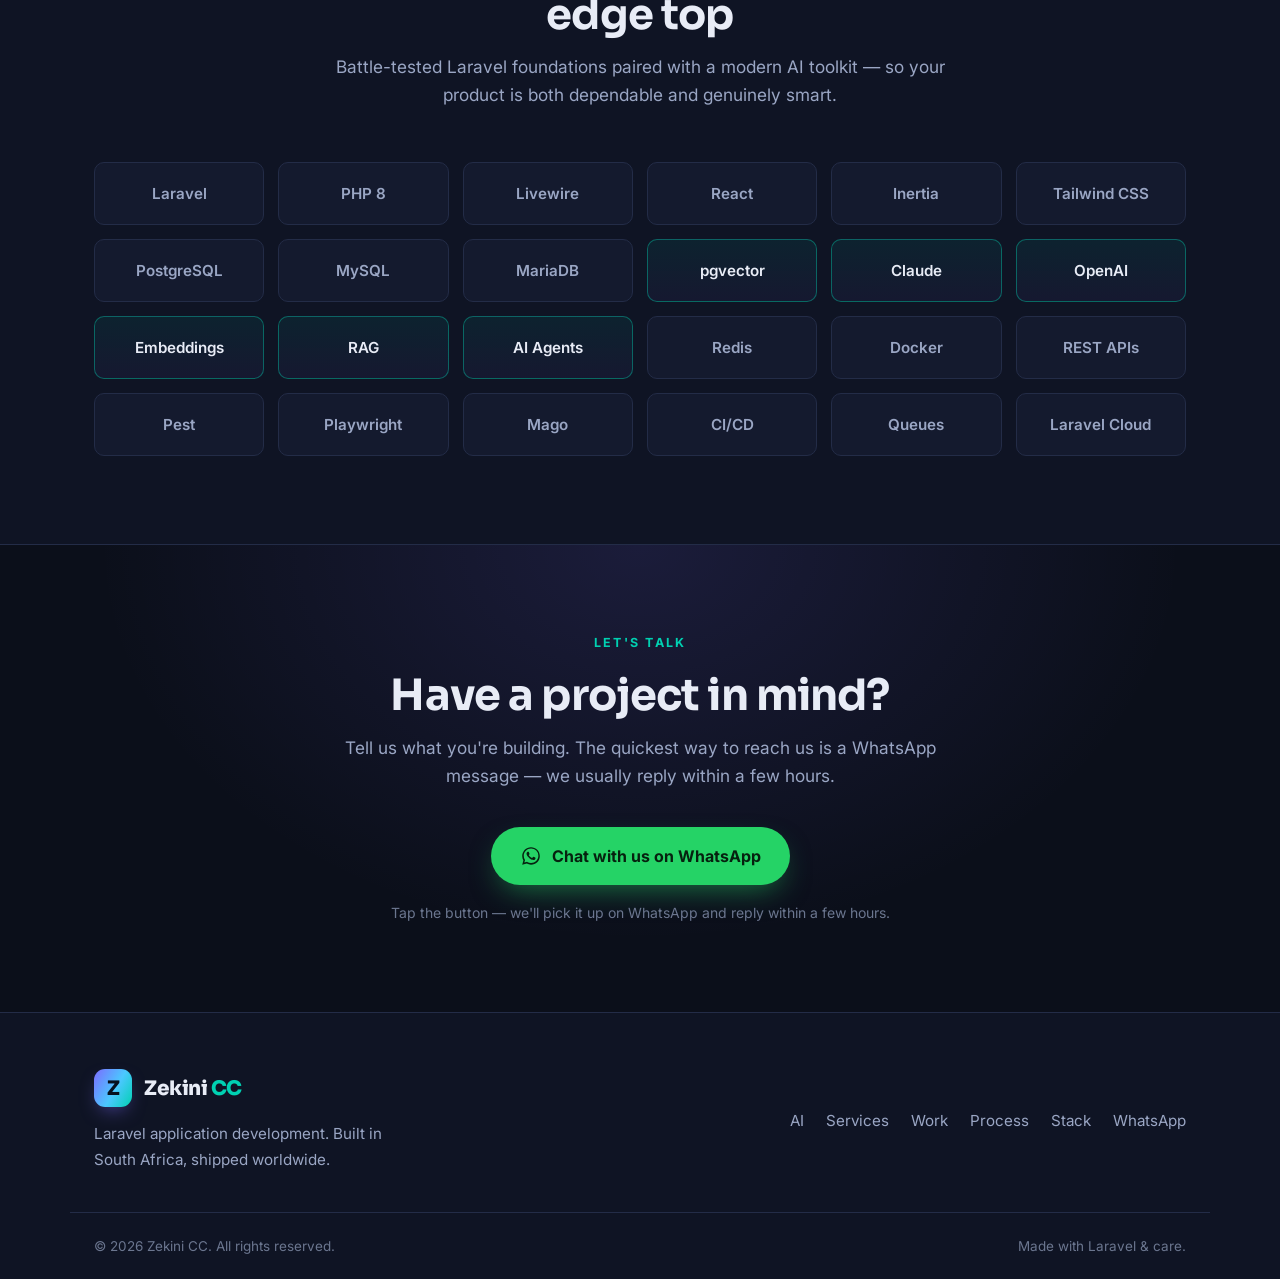
==== commit 0ad3cd4b: "feat(work): the two shipped products are publicly reachable, and the page named them without letting" ====
--- a/public/index.html
+++ b/public/index.html
@@ -273,6 +273,7 @@
               <span class="tag">Product build</span>
               <h3>Kadro</h3>
               <p>A Linear/Trello-style Kanban platform we built to give teams visibility into what their AI agents are working on — automation, recurring tasks and error-log triage. Laravel API + React SPA.</p>
+              <a class="work-link" href="https://kadro.co.za" target="_blank" rel="noopener">kadro.co.za<span class="work-link-arrow" aria-hidden="true">↗</span></a>
             </div>
           </article>
           <article class="work-card">
@@ -281,6 +282,7 @@
               <span class="tag">Product build</span>
               <h3>Loupe — property AI</h3>
               <p>Paste a property listing and AI returns an independent risk report in seconds — condition and legal red flags, with vision analysis of the photos. Laravel API + React SPA, LLMs behind a swappable adapter.</p>
+              <a class="work-link" href="https://loupe.co.za" target="_blank" rel="noopener">loupe.co.za<span class="work-link-arrow" aria-hidden="true">↗</span></a>
             </div>
           </article>
           <article class="work-card">
--- a/public/css/styles.css
+++ b/public/css/styles.css
@@ -316,6 +316,15 @@
 }
 .work-body h3 { font-size: 1.15rem; margin-bottom: 8px; }
 .work-body p { color: var(--muted); font-size: .96rem; }
+/* Live-site link on the cards for products that are publicly reachable. The
+   redacted NDA cards deliberately have none. */
+.work-link {
+  display: inline-flex; align-items: center; gap: 6px; margin-top: 14px;
+  font-size: .92rem; font-weight: 600; color: var(--brand-2);
+}
+.work-link:hover { text-decoration: underline; }
+.work-link-arrow { font-size: .85em; transition: transform .2s ease; }
+.work-link:hover .work-link-arrow { transform: translate(2px, -2px); }
 .work-note { text-align: center; margin-top: 40px; color: var(--muted); }
 .work-note a { color: var(--brand-2); font-weight: 600; }
 
@@ -441,5 +450,6 @@
   * { scroll-behavior: auto !important; }
   .reveal { opacity: 1; transform: none; transition: none; }
   .btn:hover, .card:hover, .work-card:hover, .stack-grid li:hover { transform: none; }
+  .work-link:hover .work-link-arrow { transform: none; }
   .wa-float::before { animation: none; }
 }
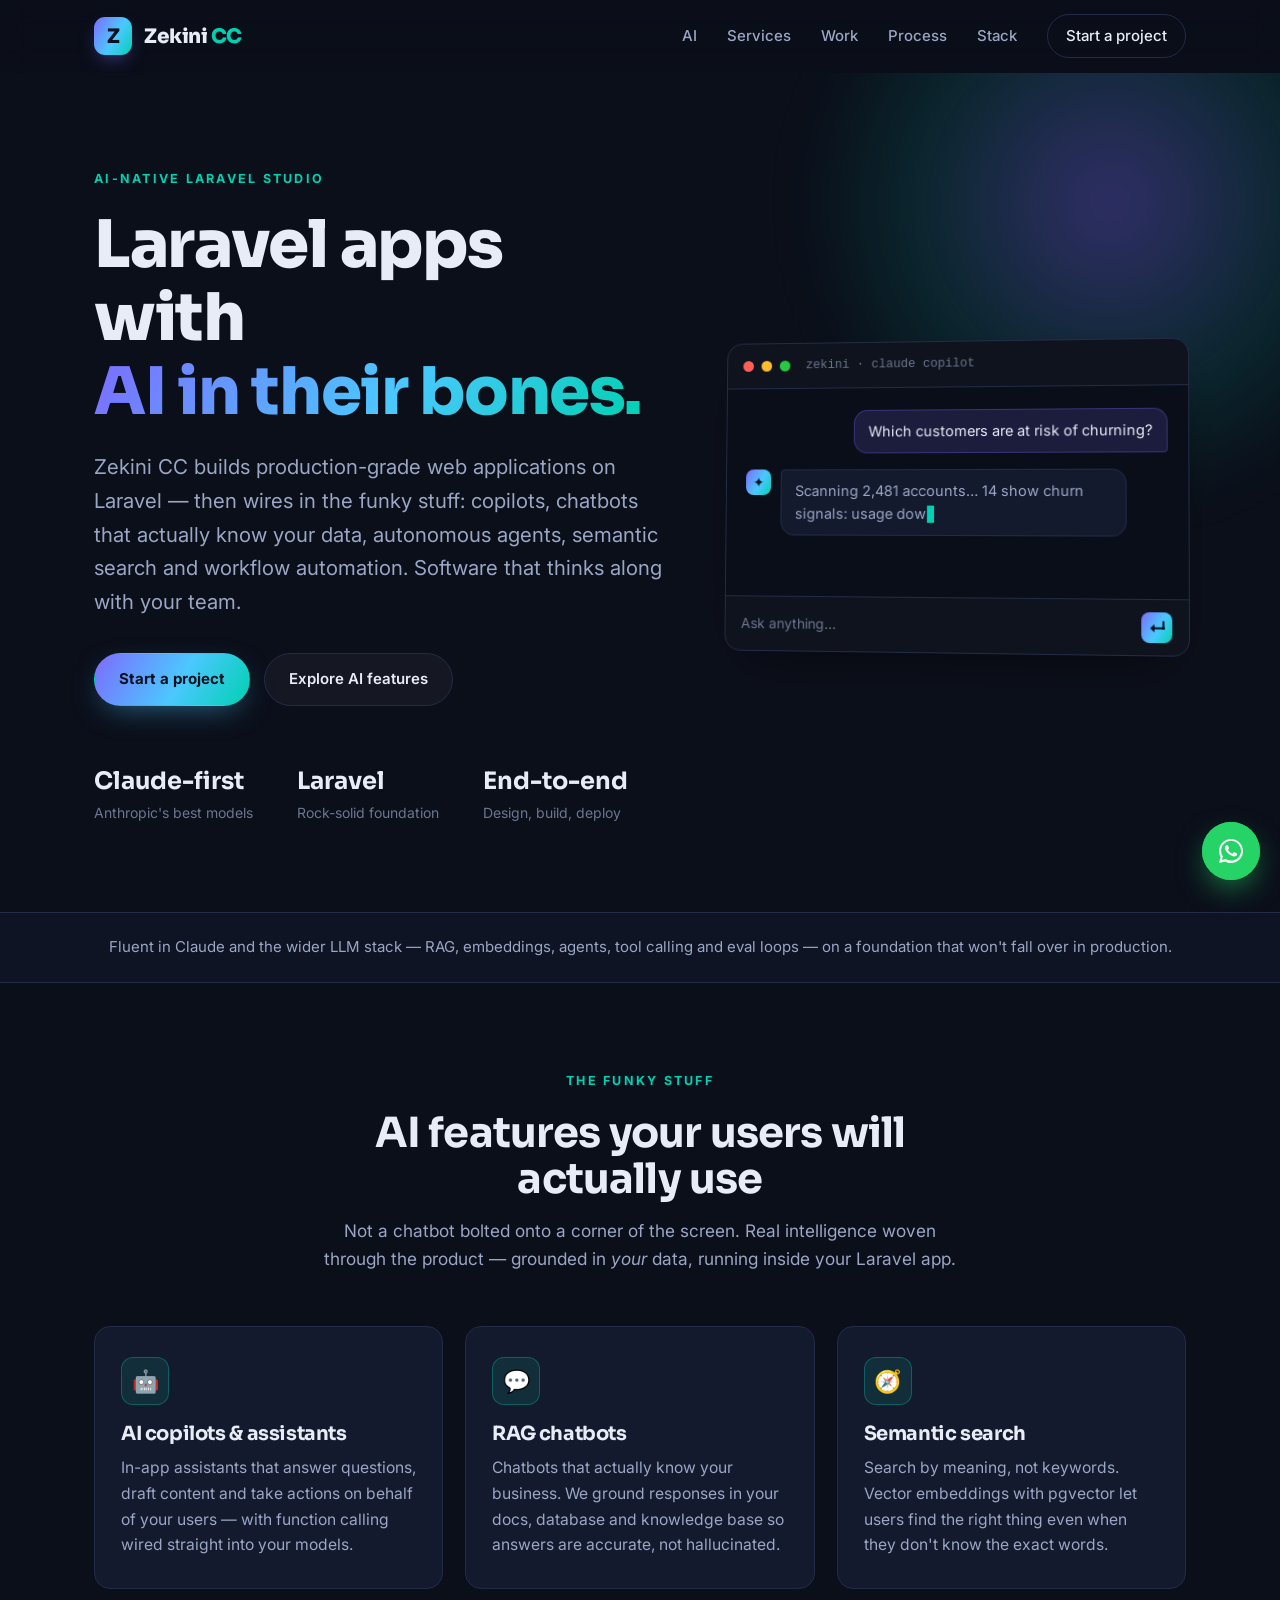
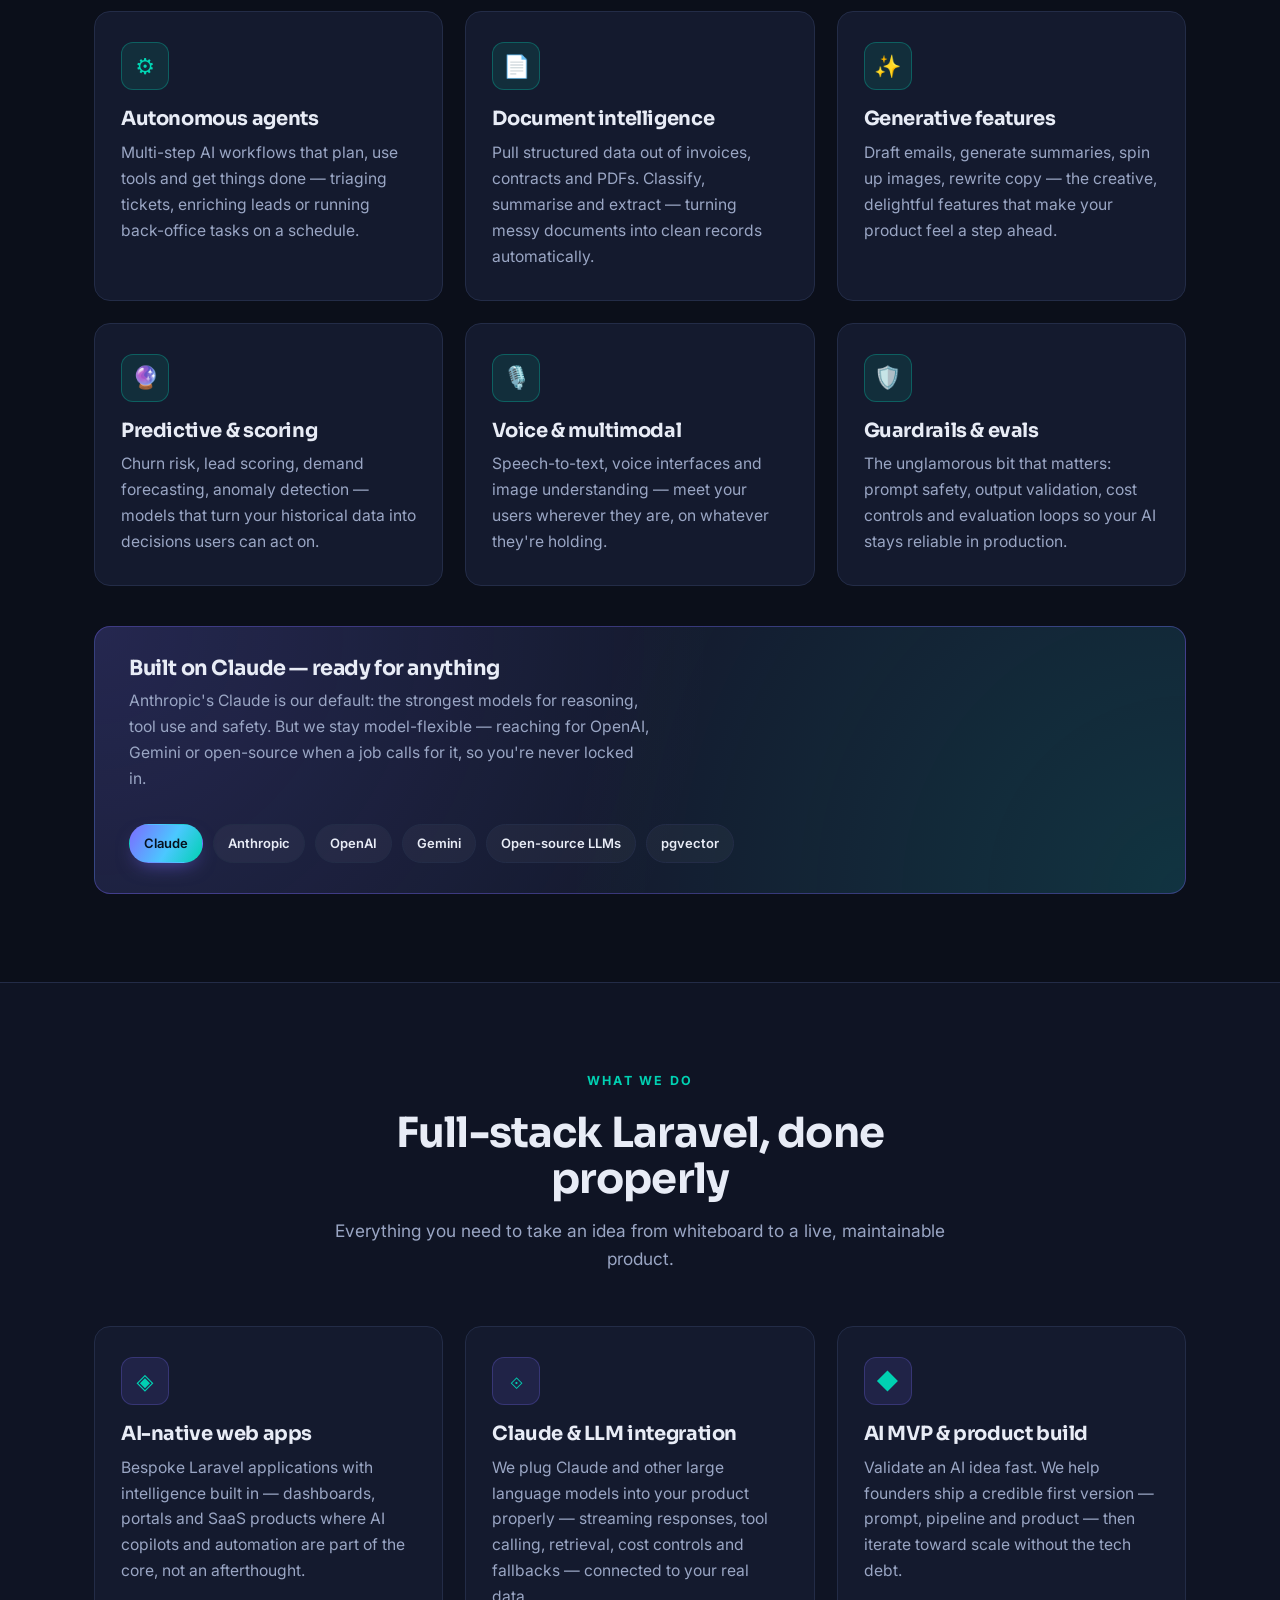
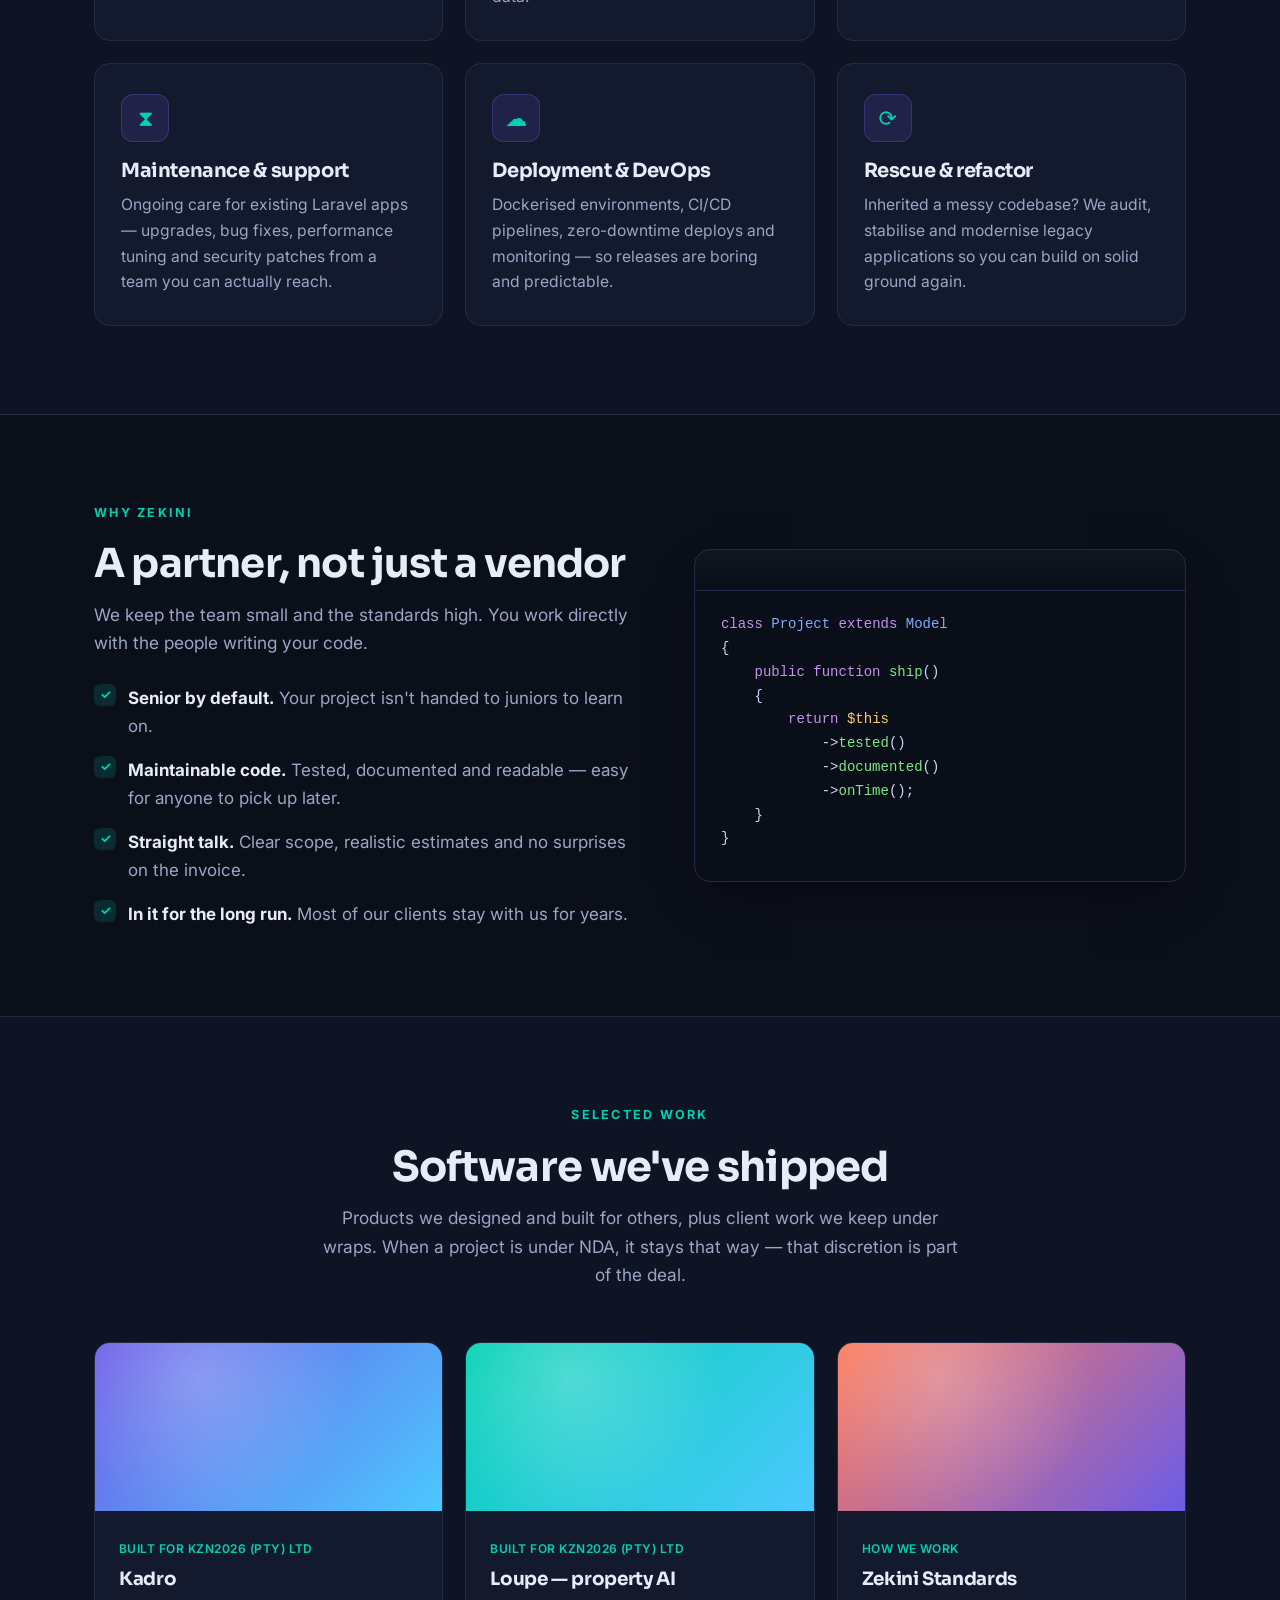
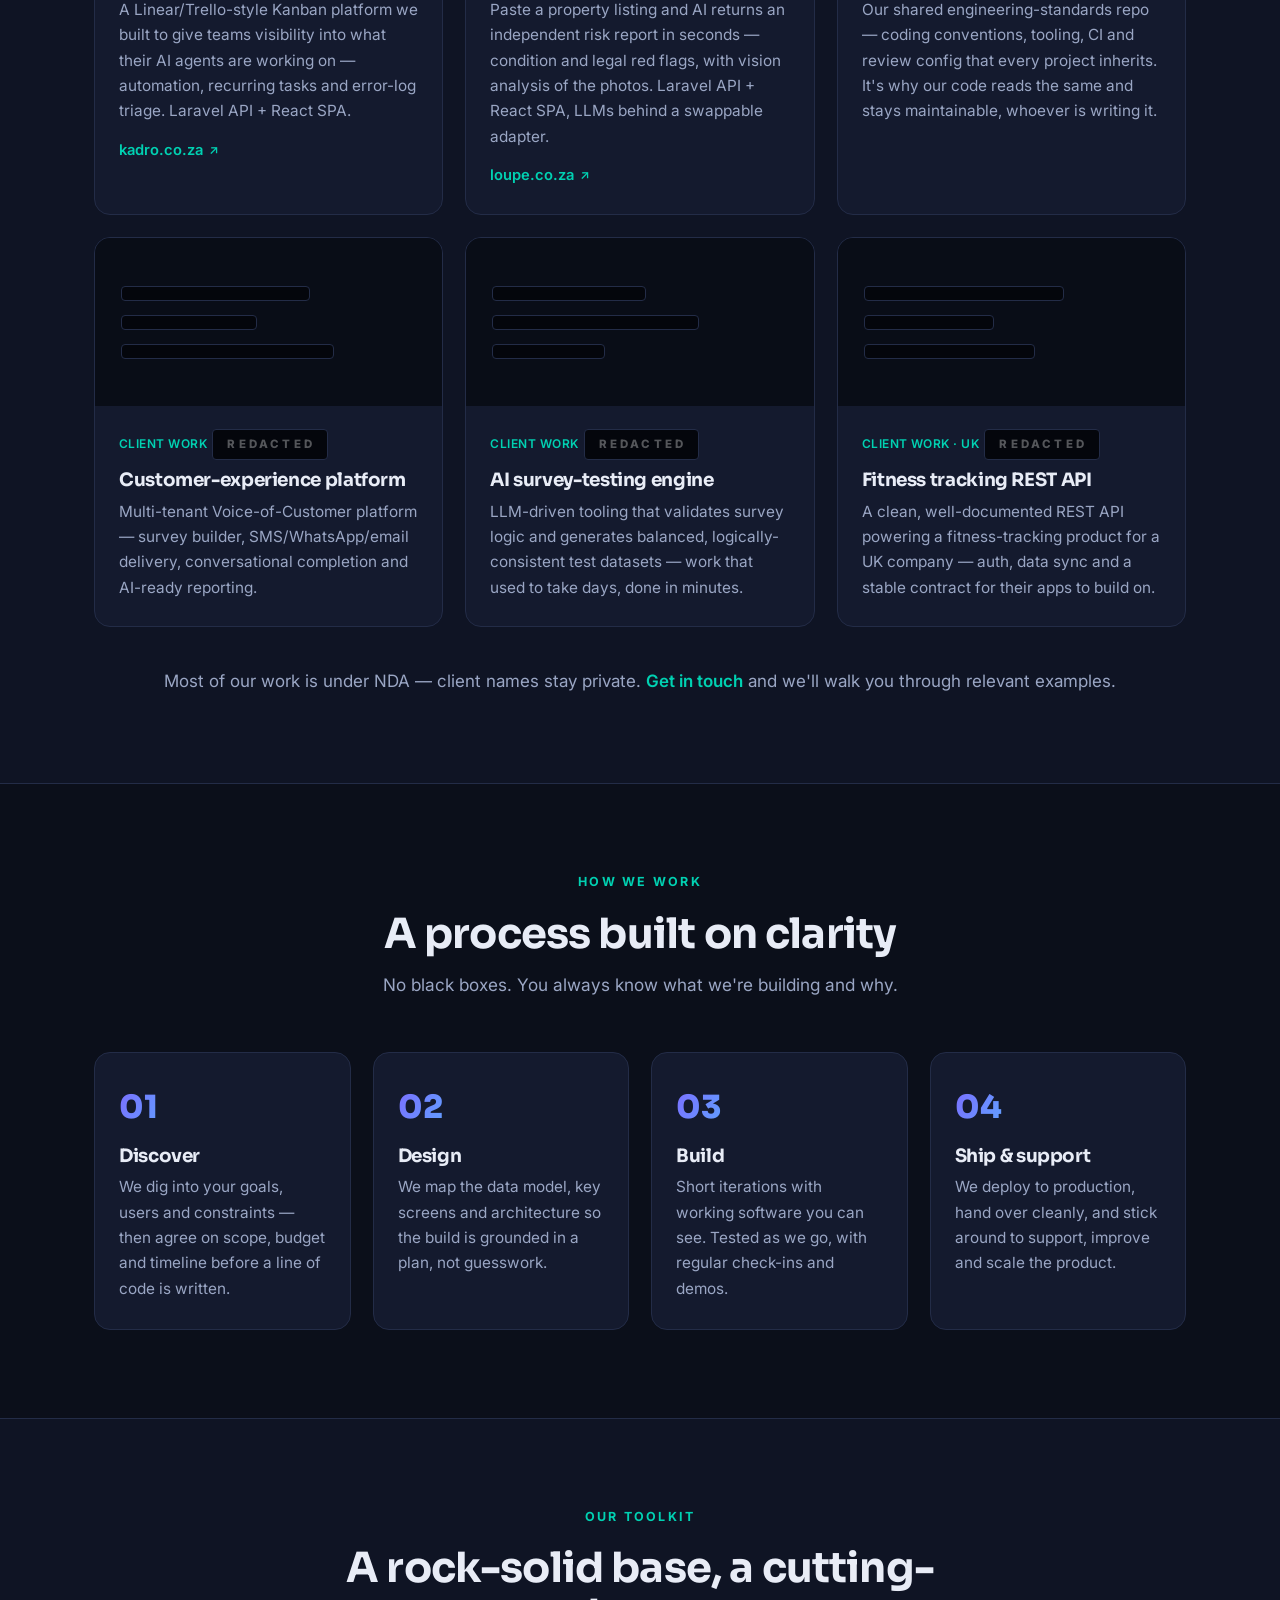
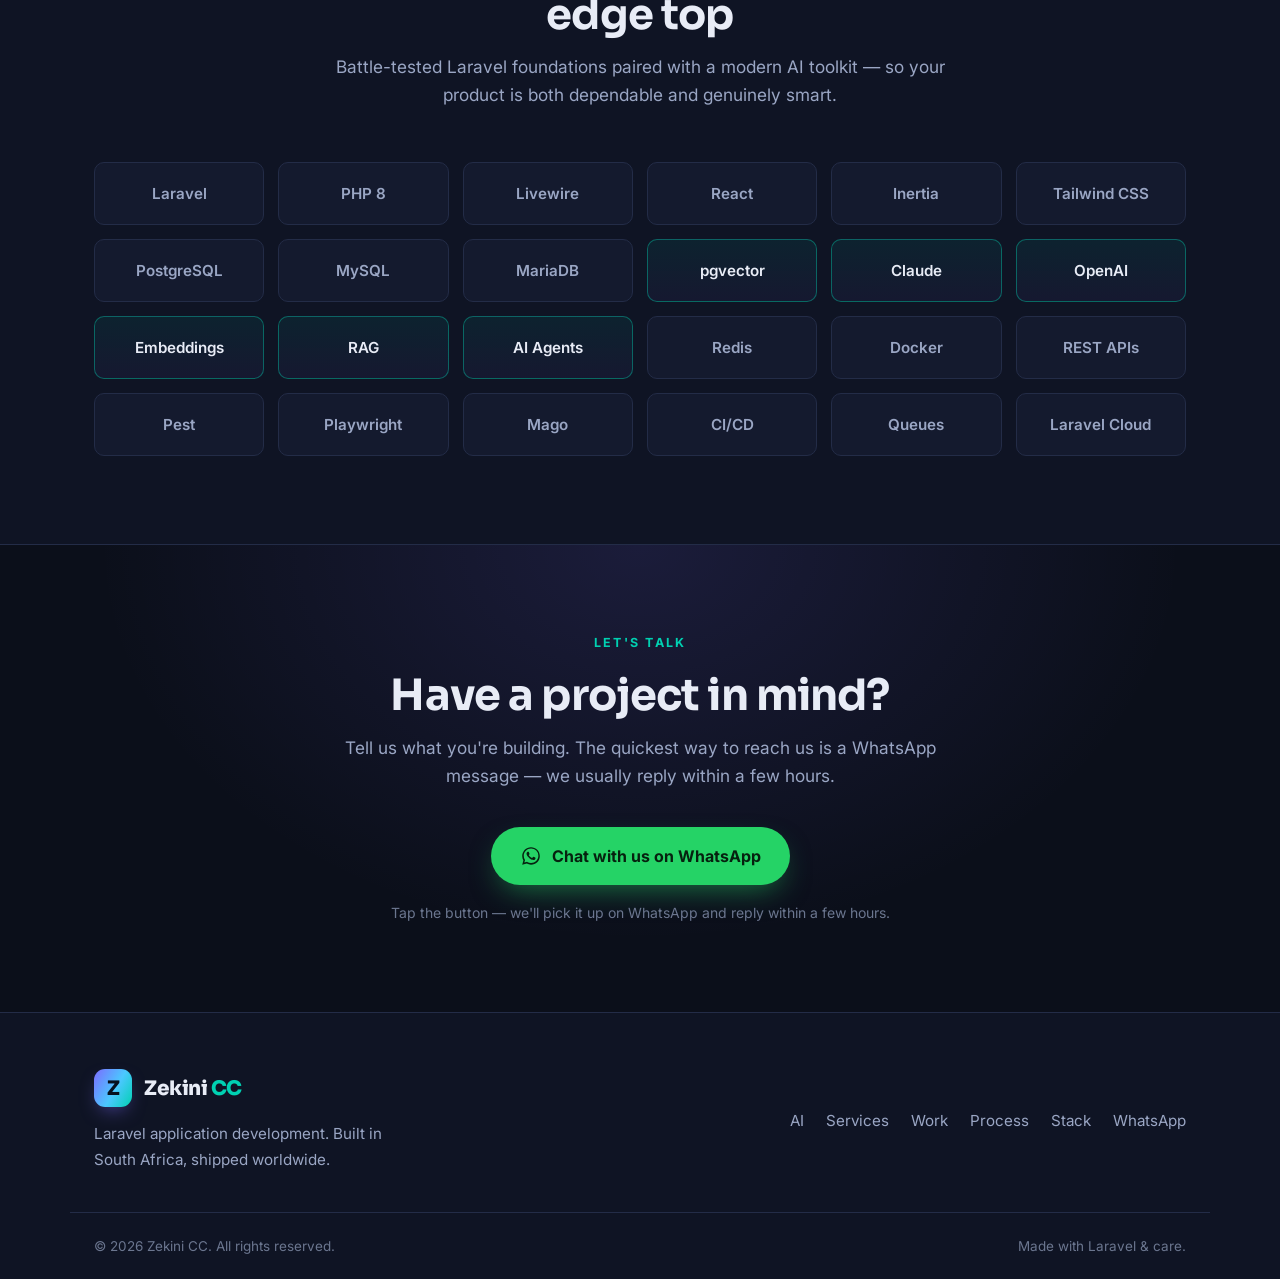
==== commit 3e88bb4a: "fix(work): name the vendor the products are built for ZST-75, owner-confirmed 2026-09-02 and 2026-08" ====
--- a/public/index.html
+++ b/public/index.html
@@ -270,7 +270,7 @@
           <article class="work-card">
             <div class="work-thumb work-thumb-1" aria-hidden="true"></div>
             <div class="work-body">
-              <span class="tag">Product build</span>
+              <span class="tag">Built for KZN2026 (Pty) Ltd</span>
               <h3>Kadro</h3>
               <p>A Linear/Trello-style Kanban platform we built to give teams visibility into what their AI agents are working on — automation, recurring tasks and error-log triage. Laravel API + React SPA.</p>
               <a class="work-link" href="https://kadro.co.za" target="_blank" rel="noopener">kadro.co.za<span class="work-link-arrow" aria-hidden="true">↗</span></a>
@@ -279,7 +279,7 @@
           <article class="work-card">
             <div class="work-thumb work-thumb-2" aria-hidden="true"></div>
             <div class="work-body">
-              <span class="tag">Product build</span>
+              <span class="tag">Built for KZN2026 (Pty) Ltd</span>
               <h3>Loupe — property AI</h3>
               <p>Paste a property listing and AI returns an independent risk report in seconds — condition and legal red flags, with vision analysis of the photos. Laravel API + React SPA, LLMs behind a swappable adapter.</p>
               <a class="work-link" href="https://loupe.co.za" target="_blank" rel="noopener">loupe.co.za<span class="work-link-arrow" aria-hidden="true">↗</span></a>
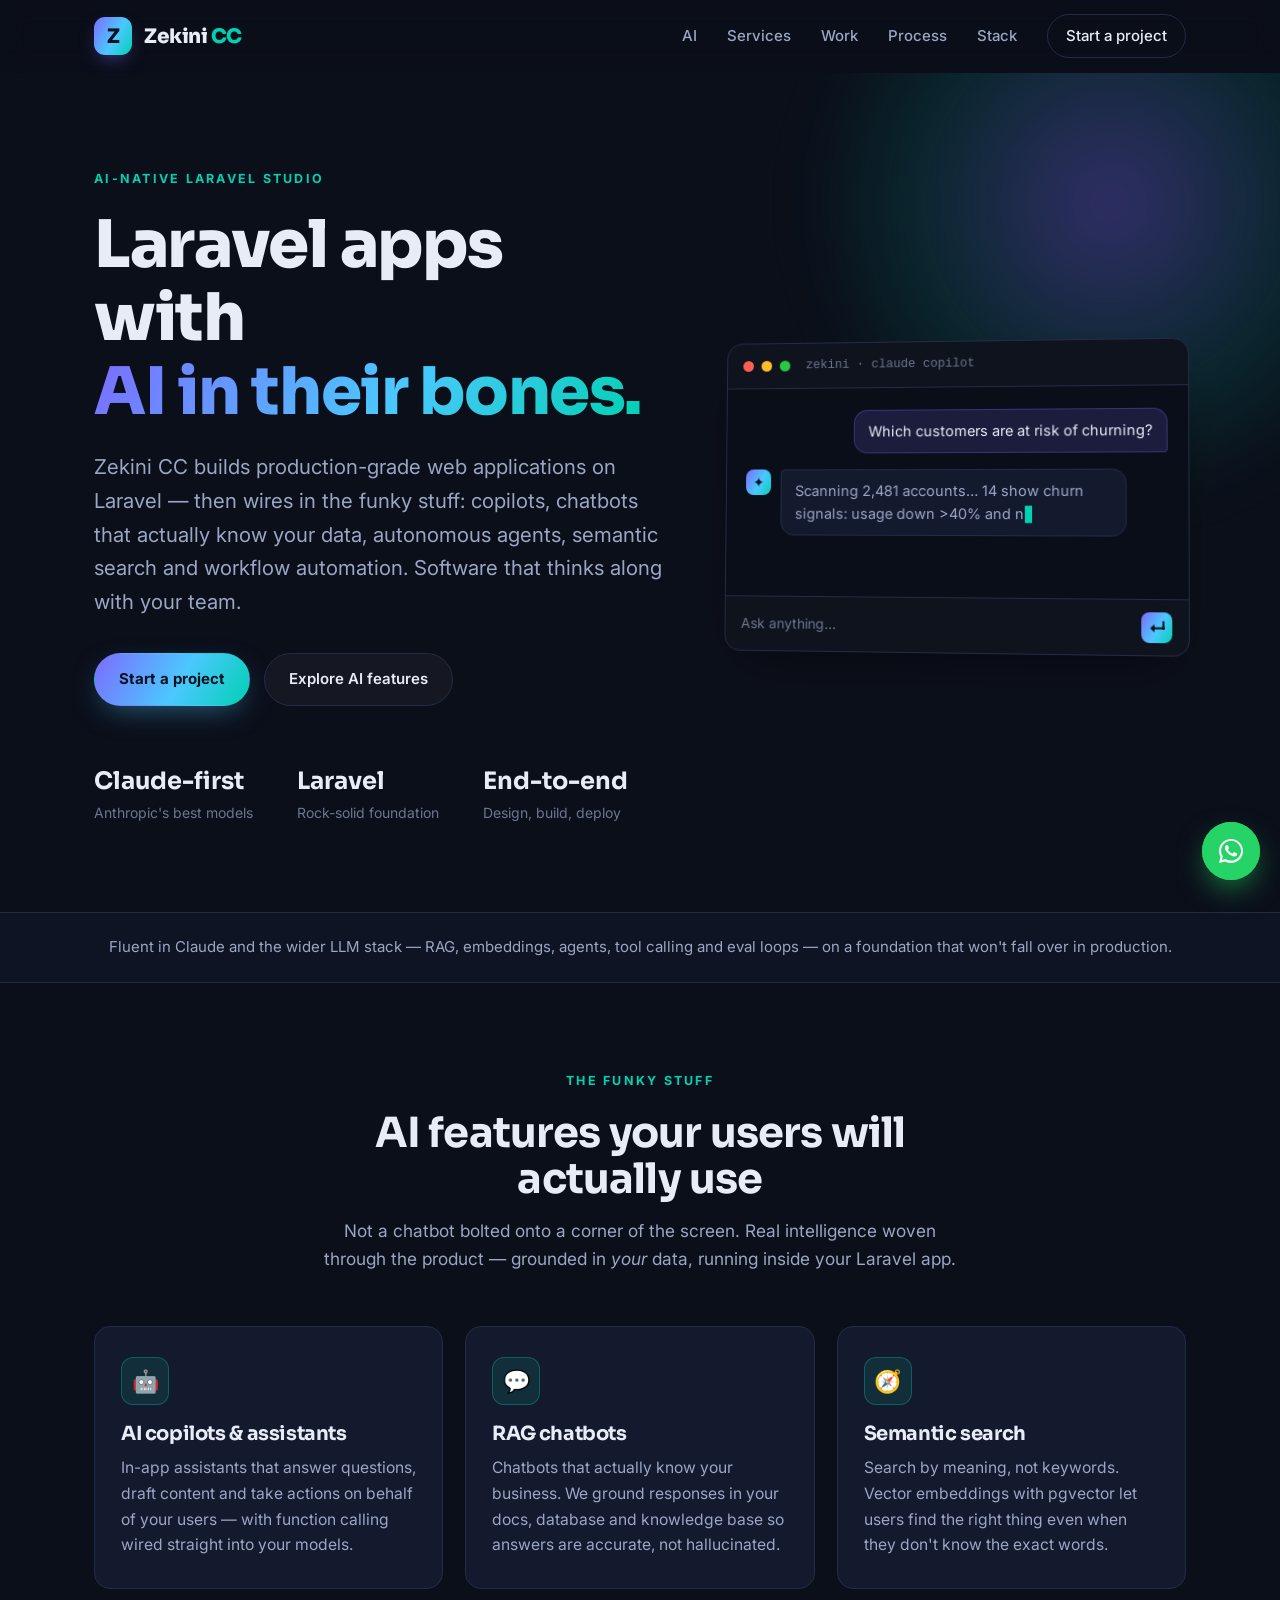
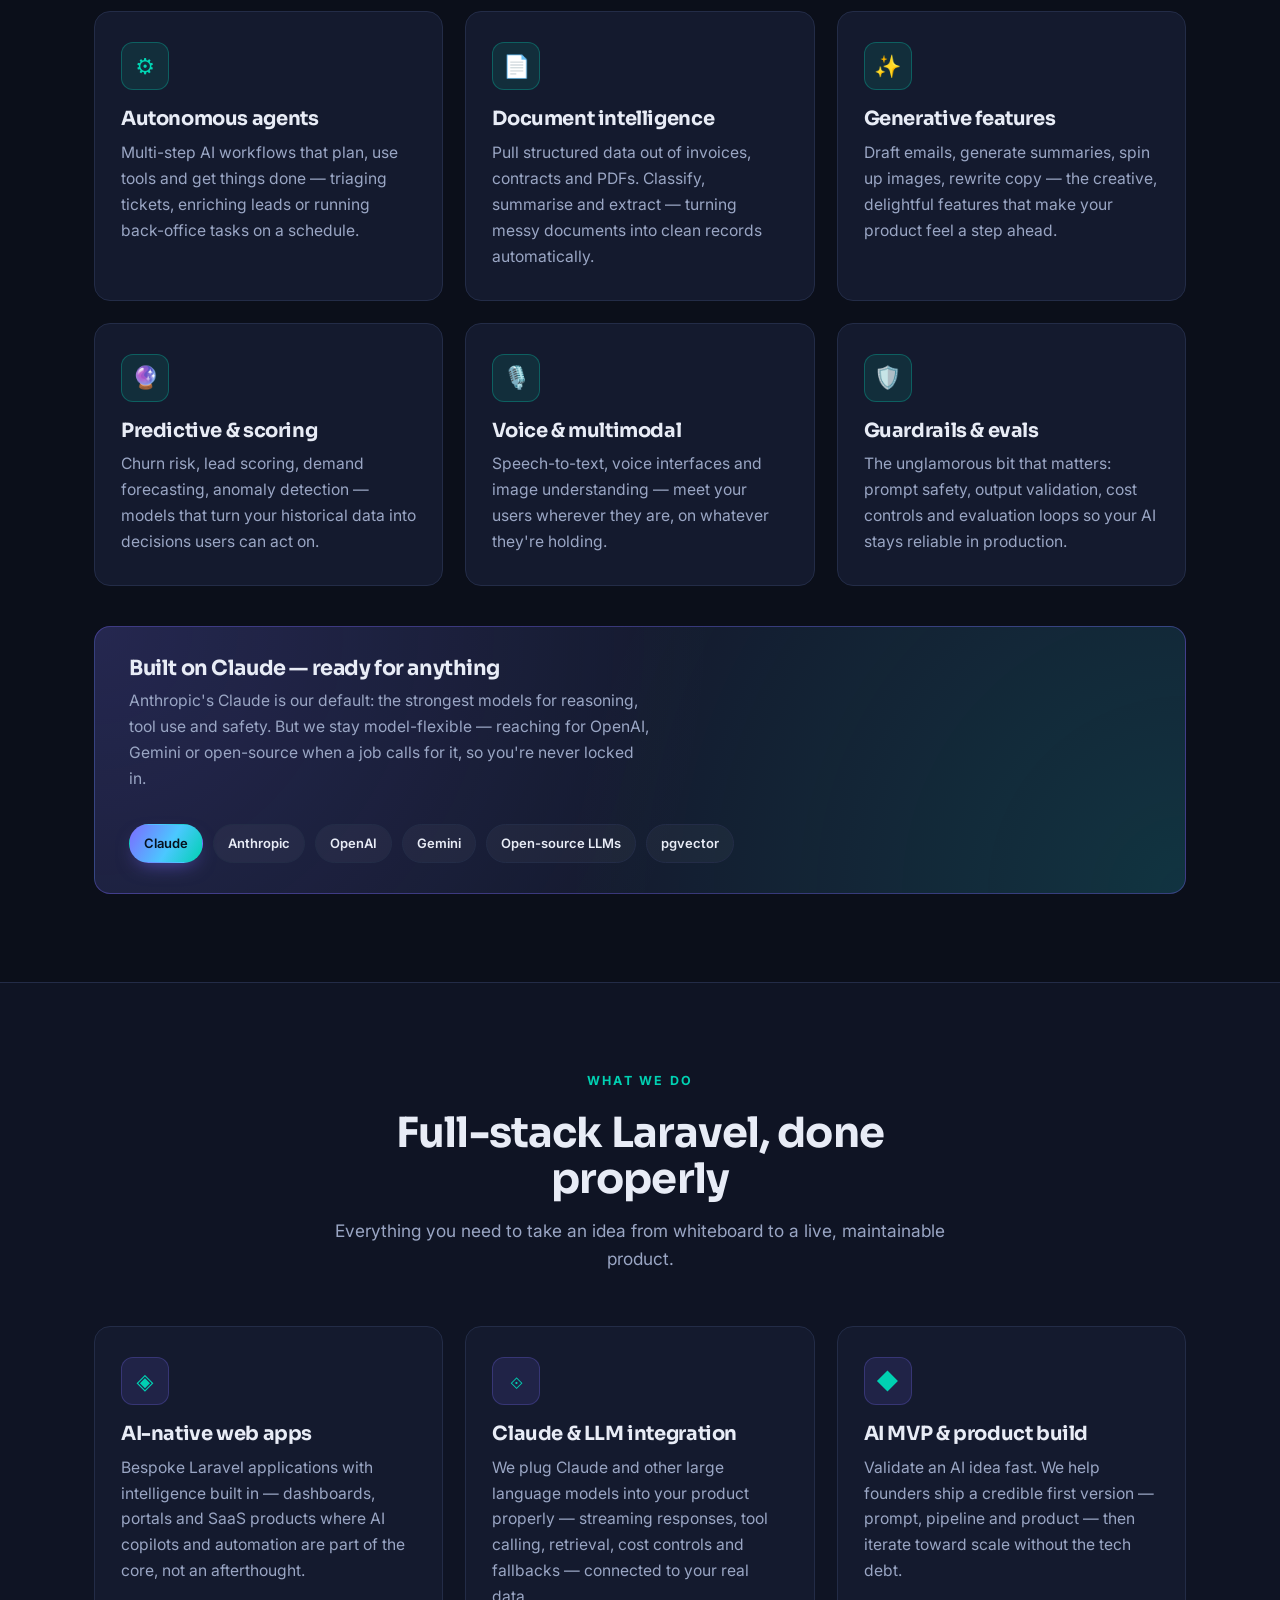
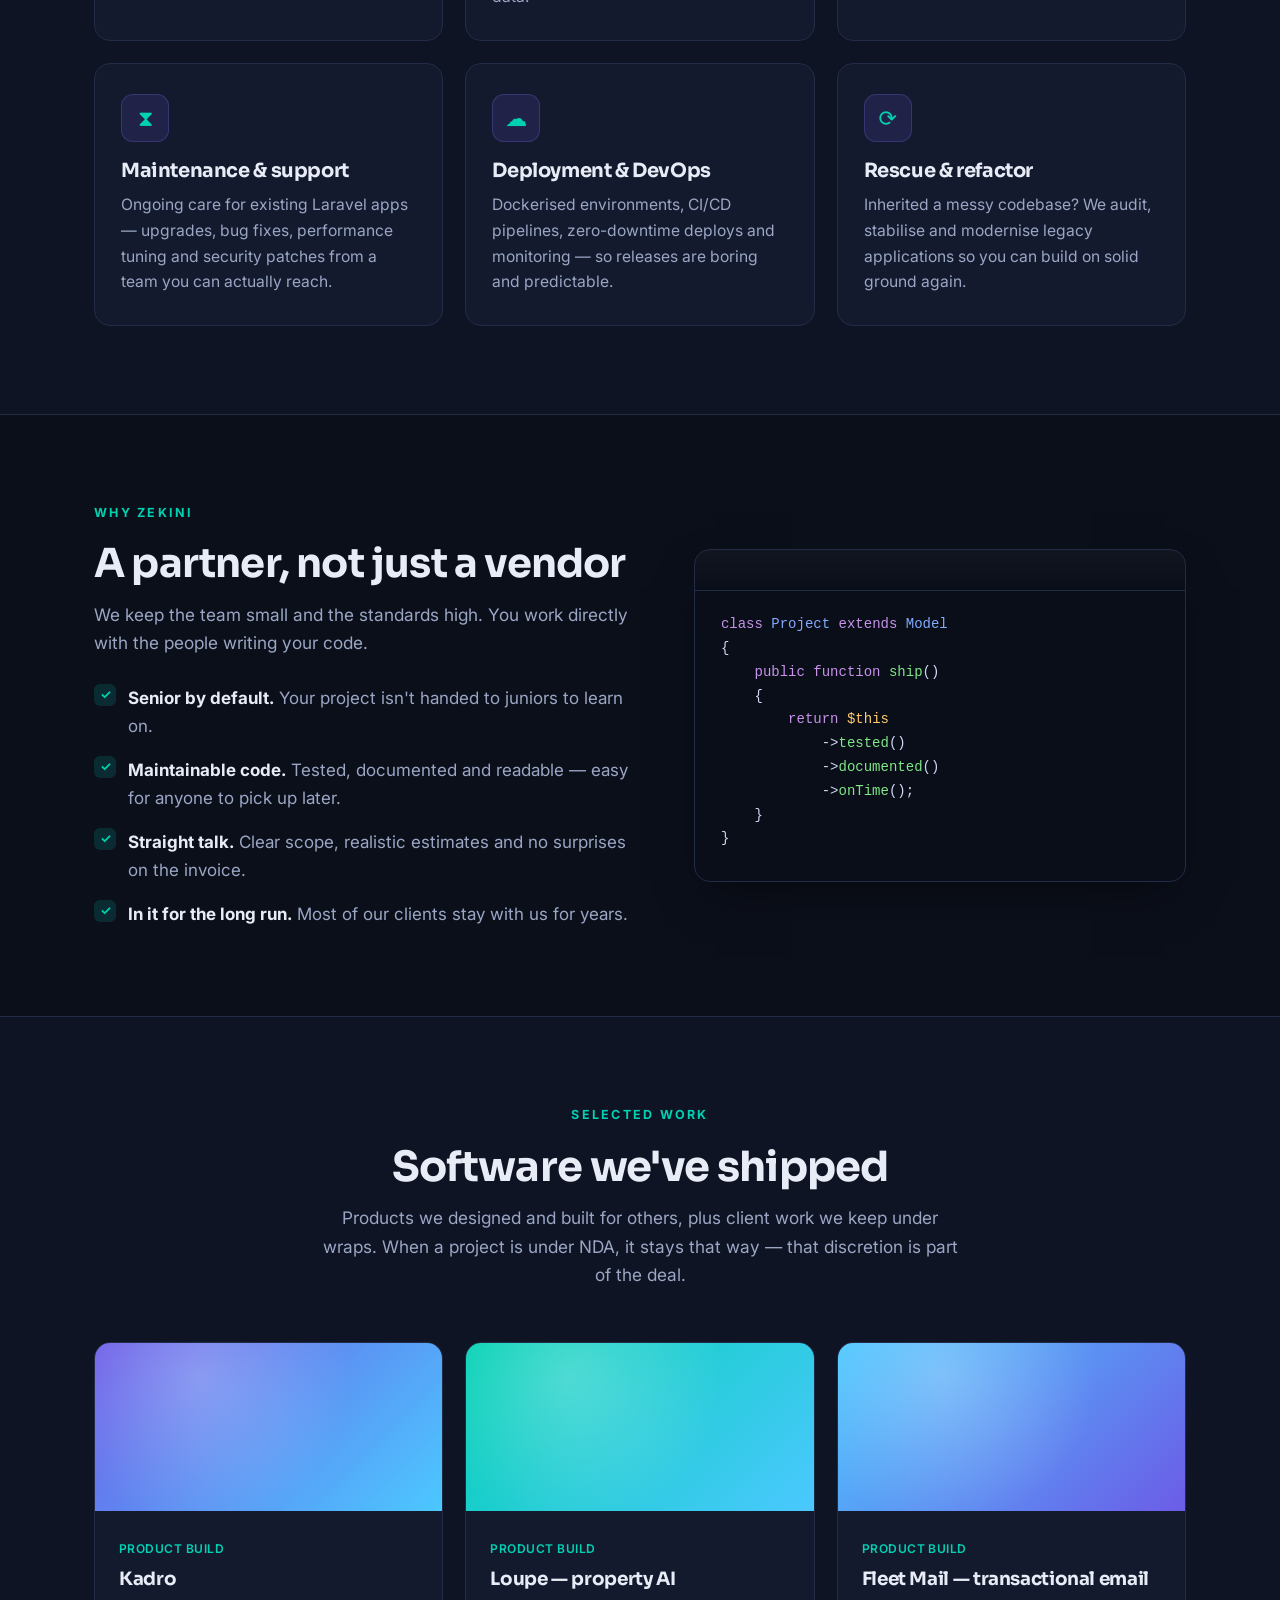
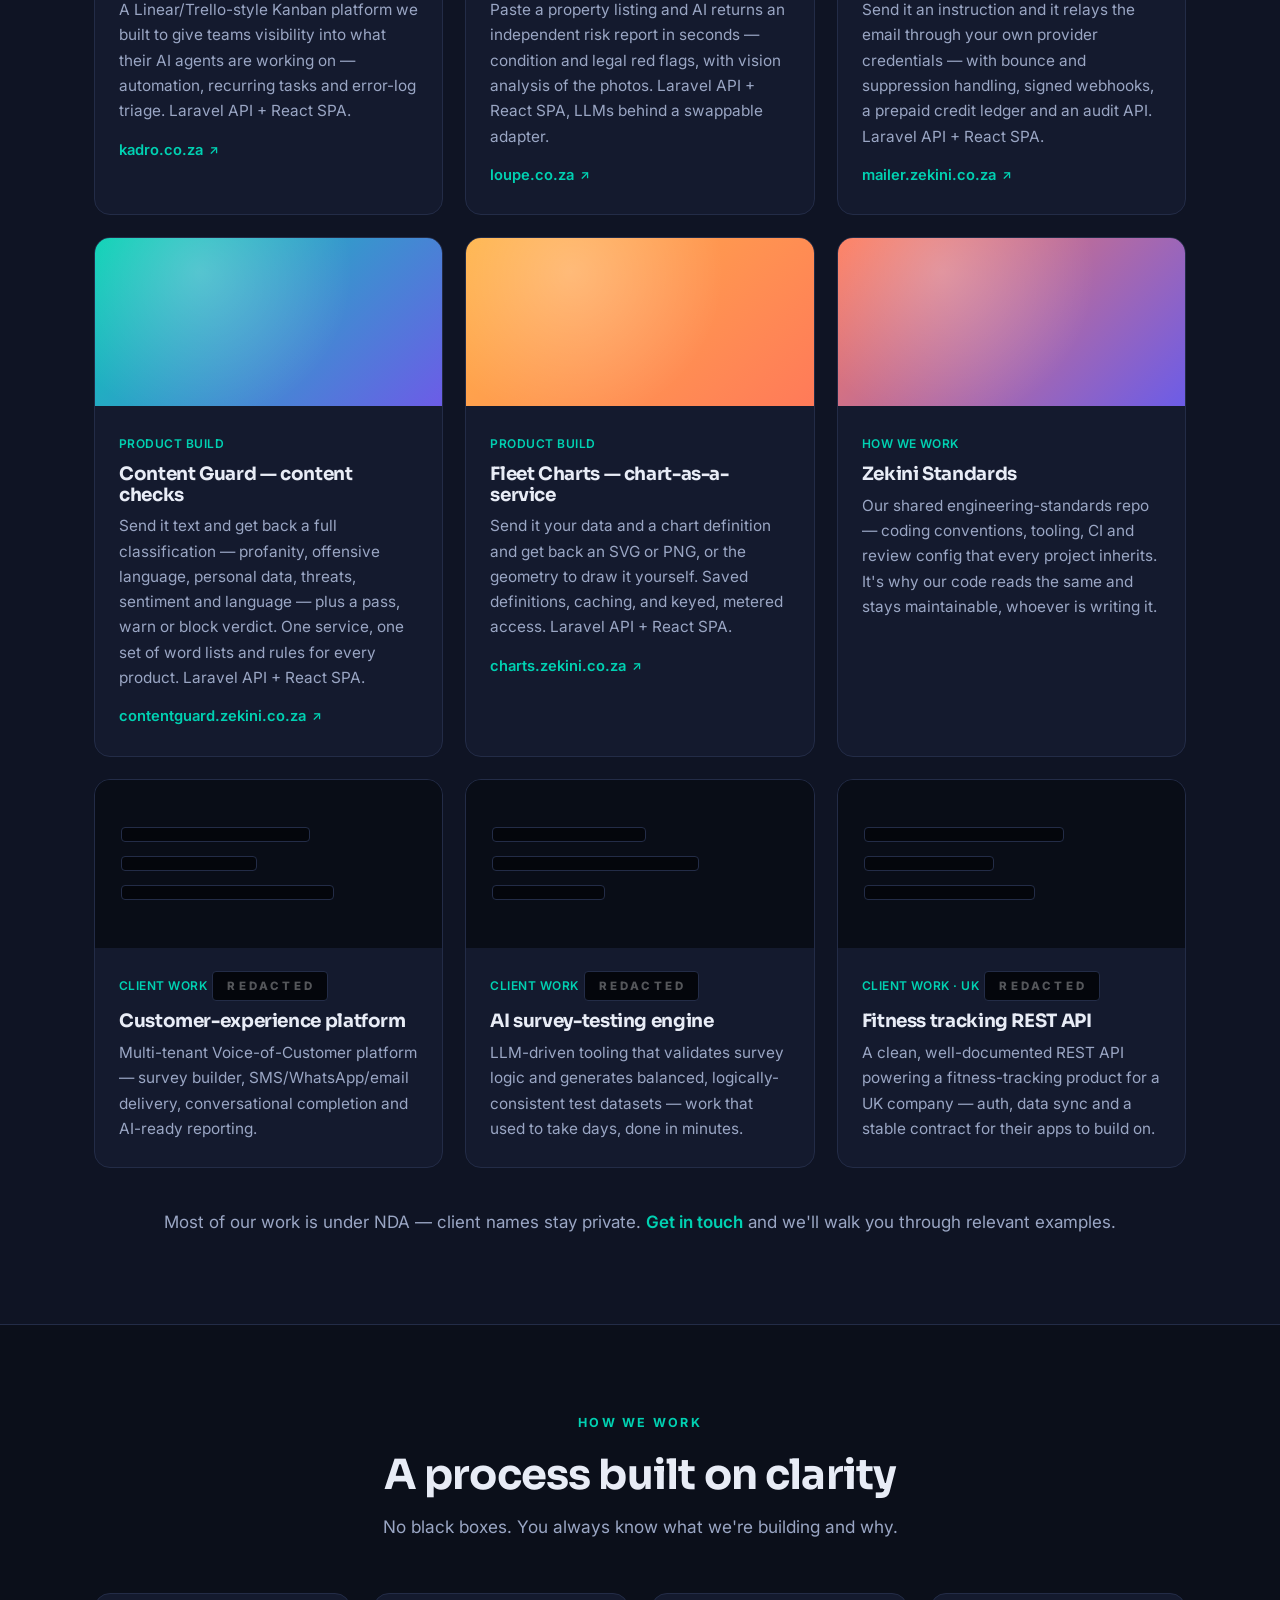
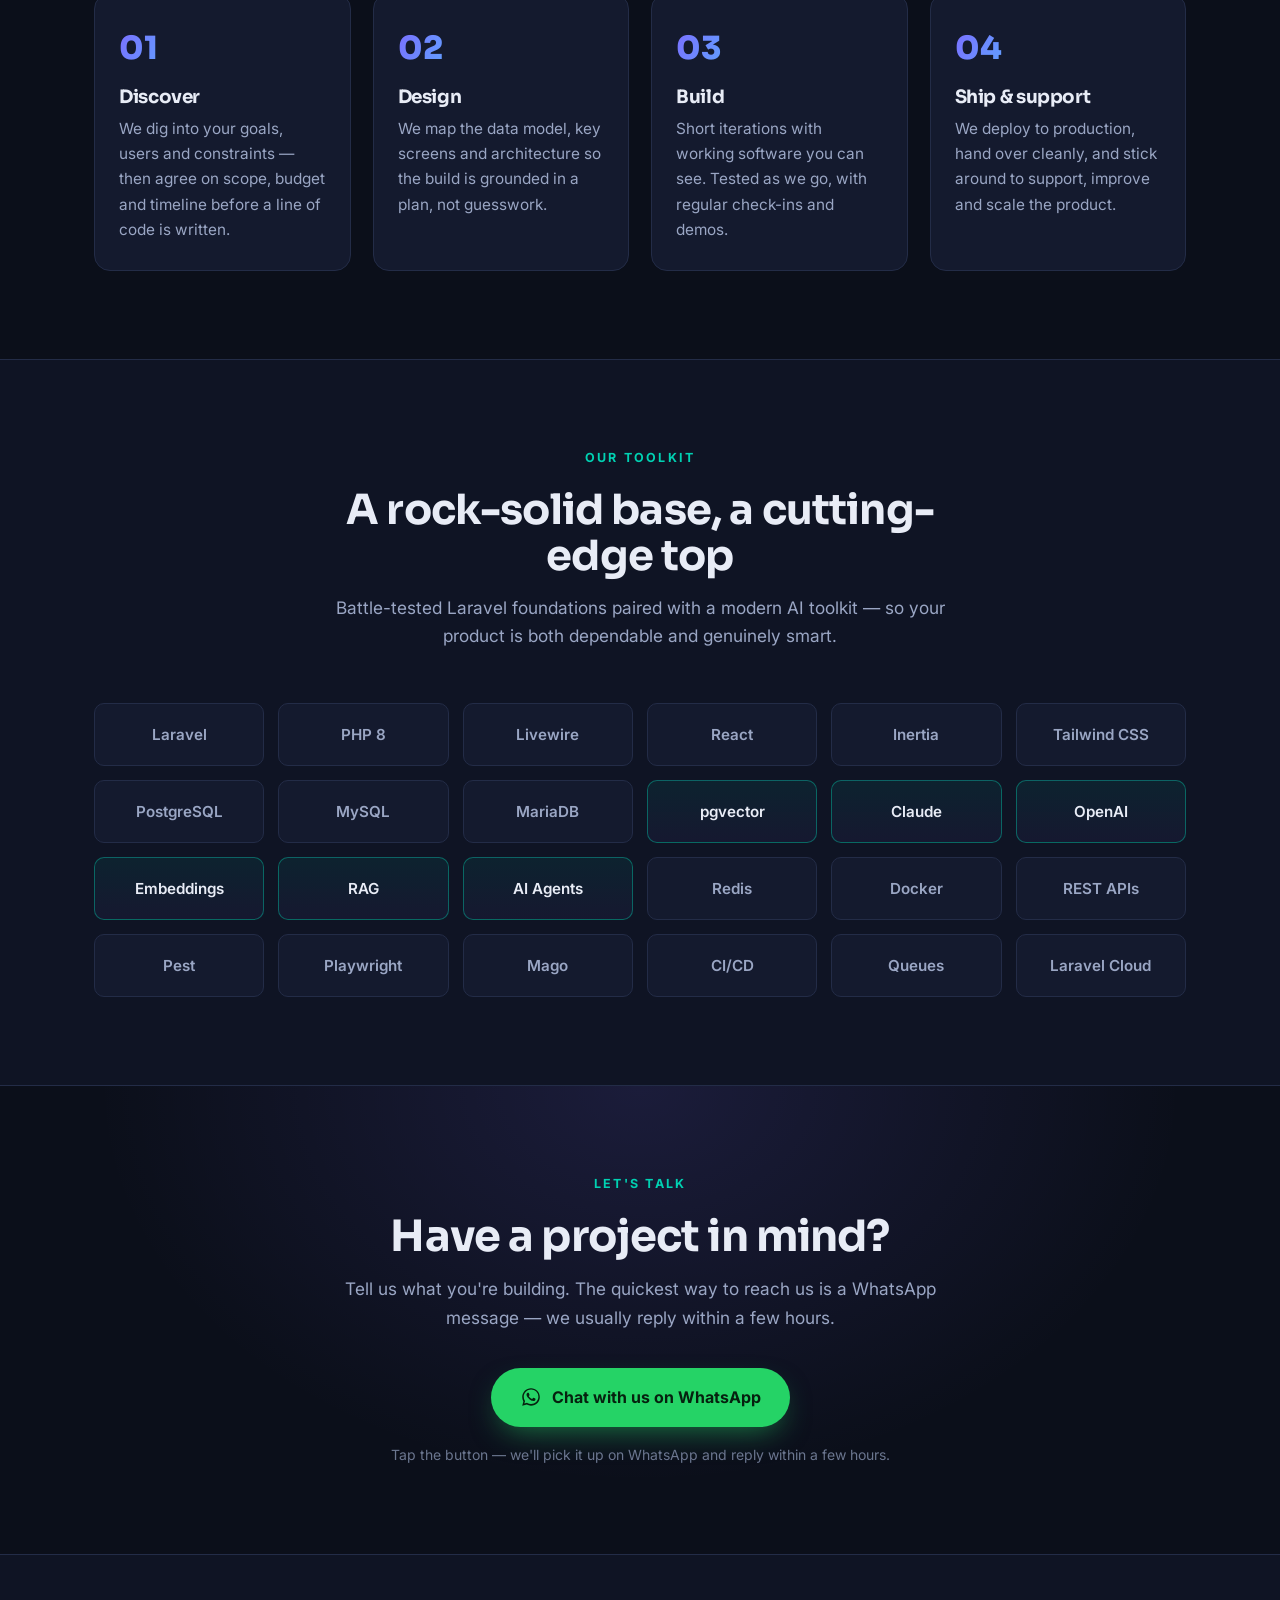
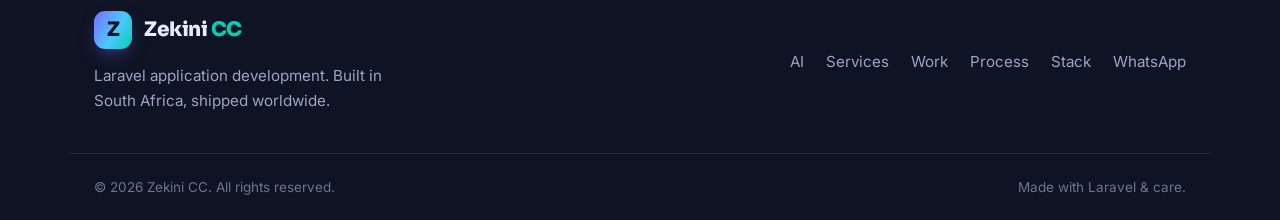
==== commit c050a3ab: "feat(work): add Fleet Mail, Content Guard and Fleet Charts to the selected work Owner, 2026-11-04: a" ====
--- a/public/index.html
+++ b/public/index.html
@@ -270,7 +270,7 @@
           <article class="work-card">
             <div class="work-thumb work-thumb-1" aria-hidden="true"></div>
             <div class="work-body">
-              <span class="tag">Built for KZN2026 (Pty) Ltd</span>
+              <span class="tag">Product build</span>
               <h3>Kadro</h3>
               <p>A Linear/Trello-style Kanban platform we built to give teams visibility into what their AI agents are working on — automation, recurring tasks and error-log triage. Laravel API + React SPA.</p>
               <a class="work-link" href="https://kadro.co.za" target="_blank" rel="noopener">kadro.co.za<span class="work-link-arrow" aria-hidden="true">↗</span></a>
@@ -279,10 +279,37 @@
           <article class="work-card">
             <div class="work-thumb work-thumb-2" aria-hidden="true"></div>
             <div class="work-body">
-              <span class="tag">Built for KZN2026 (Pty) Ltd</span>
+              <span class="tag">Product build</span>
               <h3>Loupe — property AI</h3>
               <p>Paste a property listing and AI returns an independent risk report in seconds — condition and legal red flags, with vision analysis of the photos. Laravel API + React SPA, LLMs behind a swappable adapter.</p>
               <a class="work-link" href="https://loupe.co.za" target="_blank" rel="noopener">loupe.co.za<span class="work-link-arrow" aria-hidden="true">↗</span></a>
+            </div>
+          </article>
+          <article class="work-card">
+            <div class="work-thumb work-thumb-4" aria-hidden="true"></div>
+            <div class="work-body">
+              <span class="tag">Product build</span>
+              <h3>Fleet Mail — transactional email</h3>
+              <p>Send it an instruction and it relays the email through your own provider credentials — with bounce and suppression handling, signed webhooks, a prepaid credit ledger and an audit API. Laravel API + React SPA.</p>
+              <a class="work-link" href="https://mailer.zekini.co.za" target="_blank" rel="noopener">mailer.zekini.co.za<span class="work-link-arrow" aria-hidden="true">↗</span></a>
+            </div>
+          </article>
+          <article class="work-card">
+            <div class="work-thumb work-thumb-5" aria-hidden="true"></div>
+            <div class="work-body">
+              <span class="tag">Product build</span>
+              <h3>Content Guard — content checks</h3>
+              <p>Send it text and get back a full classification — profanity, offensive language, personal data, threats, sentiment and language — plus a pass, warn or block verdict. One service, one set of word lists and rules for every product. Laravel API + React SPA.</p>
+              <a class="work-link" href="https://contentguard.zekini.co.za" target="_blank" rel="noopener">contentguard.zekini.co.za<span class="work-link-arrow" aria-hidden="true">↗</span></a>
+            </div>
+          </article>
+          <article class="work-card">
+            <div class="work-thumb work-thumb-6" aria-hidden="true"></div>
+            <div class="work-body">
+              <span class="tag">Product build</span>
+              <h3>Fleet Charts — chart-as-a-service</h3>
+              <p>Send it your data and a chart definition and get back an SVG or PNG, or the geometry to draw it yourself. Saved definitions, caching, and keyed, metered access. Laravel API + React SPA.</p>
+              <a class="work-link" href="https://charts.zekini.co.za" target="_blank" rel="noopener">charts.zekini.co.za<span class="work-link-arrow" aria-hidden="true">↗</span></a>
             </div>
           </article>
           <article class="work-card">
--- a/public/css/styles.css
+++ b/public/css/styles.css
@@ -287,7 +287,11 @@
 .work-thumb-1 { background: linear-gradient(135deg, #6c5ce7, #4bc8ff); }
 .work-thumb-2 { background: linear-gradient(135deg, #00d1b2, #4bc8ff); }
 .work-thumb-3 { background: linear-gradient(135deg, #ff7a59, #6c5ce7); }
-.work-thumb-1::after, .work-thumb-2::after, .work-thumb-3::after {
+.work-thumb-4 { background: linear-gradient(135deg, #4bc8ff, #6c5ce7); }
+.work-thumb-5 { background: linear-gradient(135deg, #00d1b2, #6c5ce7); }
+.work-thumb-6 { background: linear-gradient(135deg, #ffb347, #ff7a59); }
+.work-thumb-1::after, .work-thumb-2::after, .work-thumb-3::after,
+.work-thumb-4::after, .work-thumb-5::after, .work-thumb-6::after {
   content: ""; position: absolute; inset: 0;
   background: radial-gradient(circle at 30% 20%, rgba(255,255,255,.25), transparent 55%);
 }
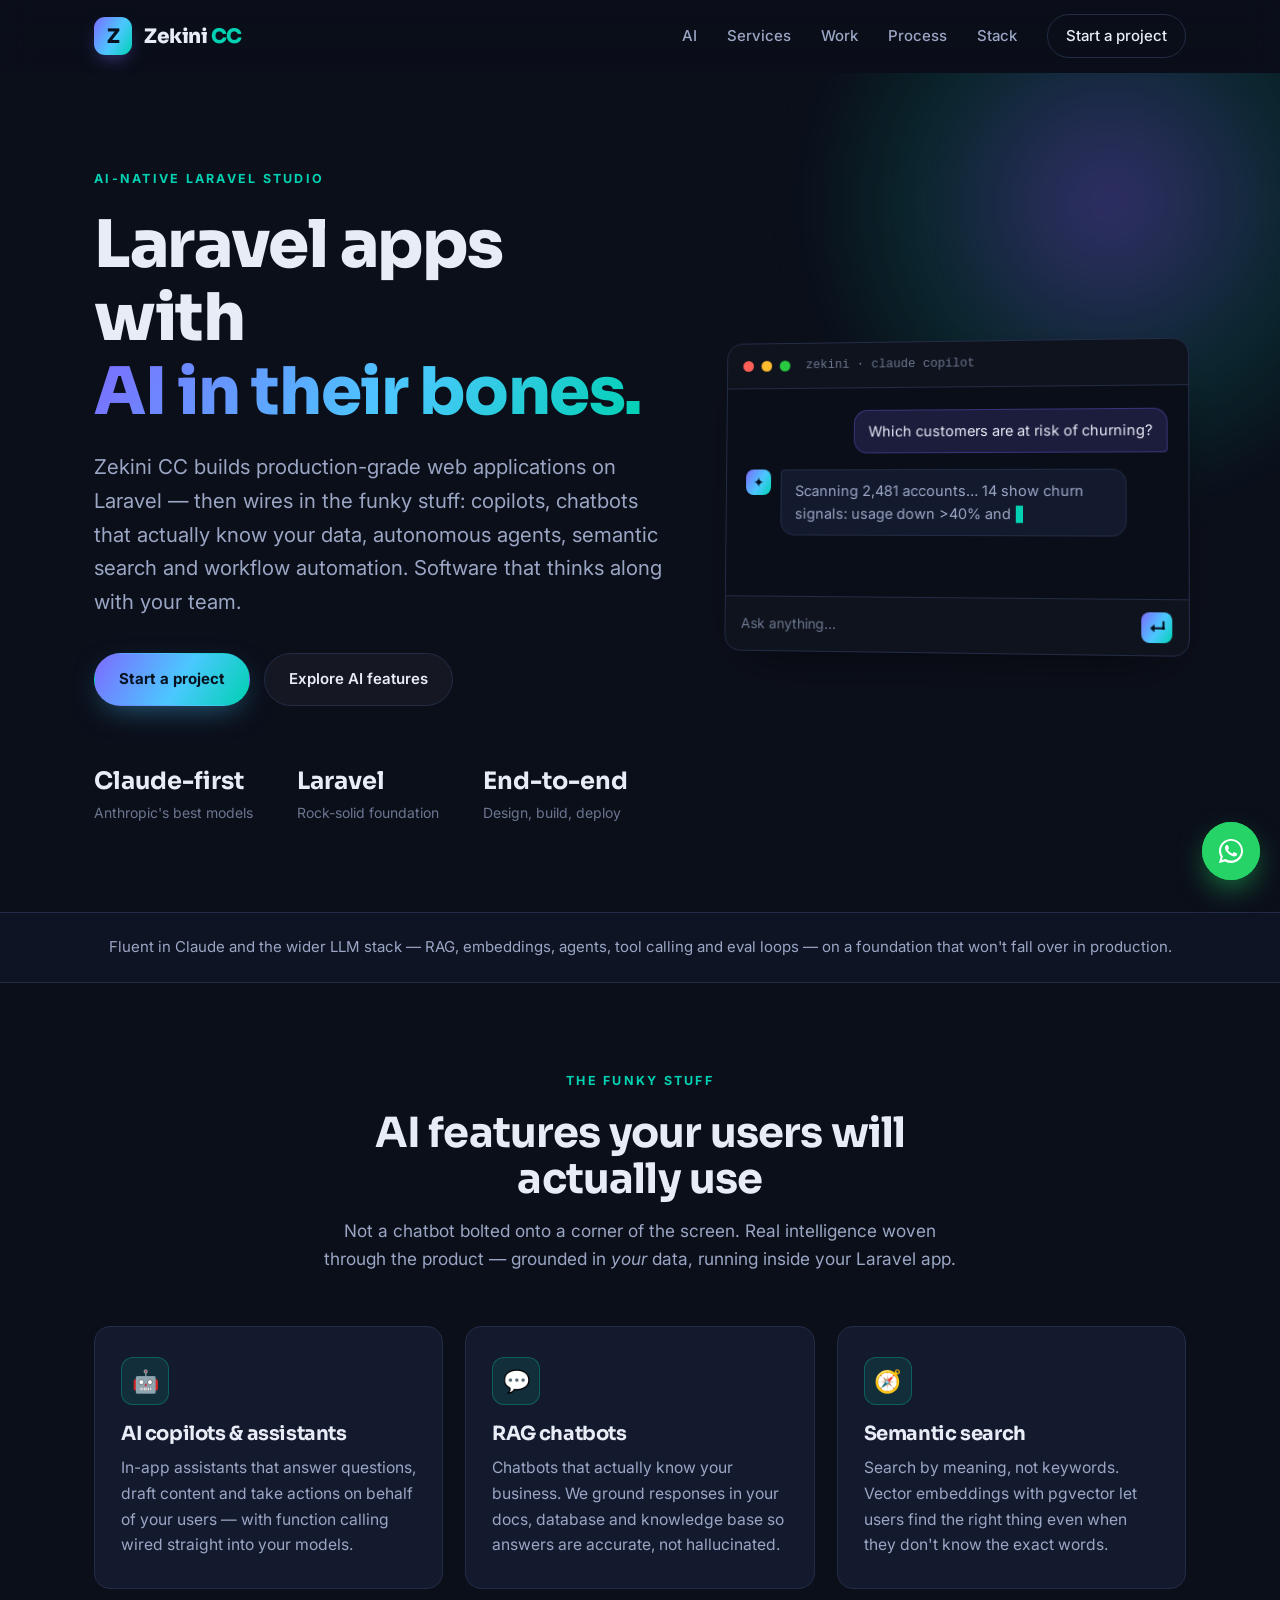
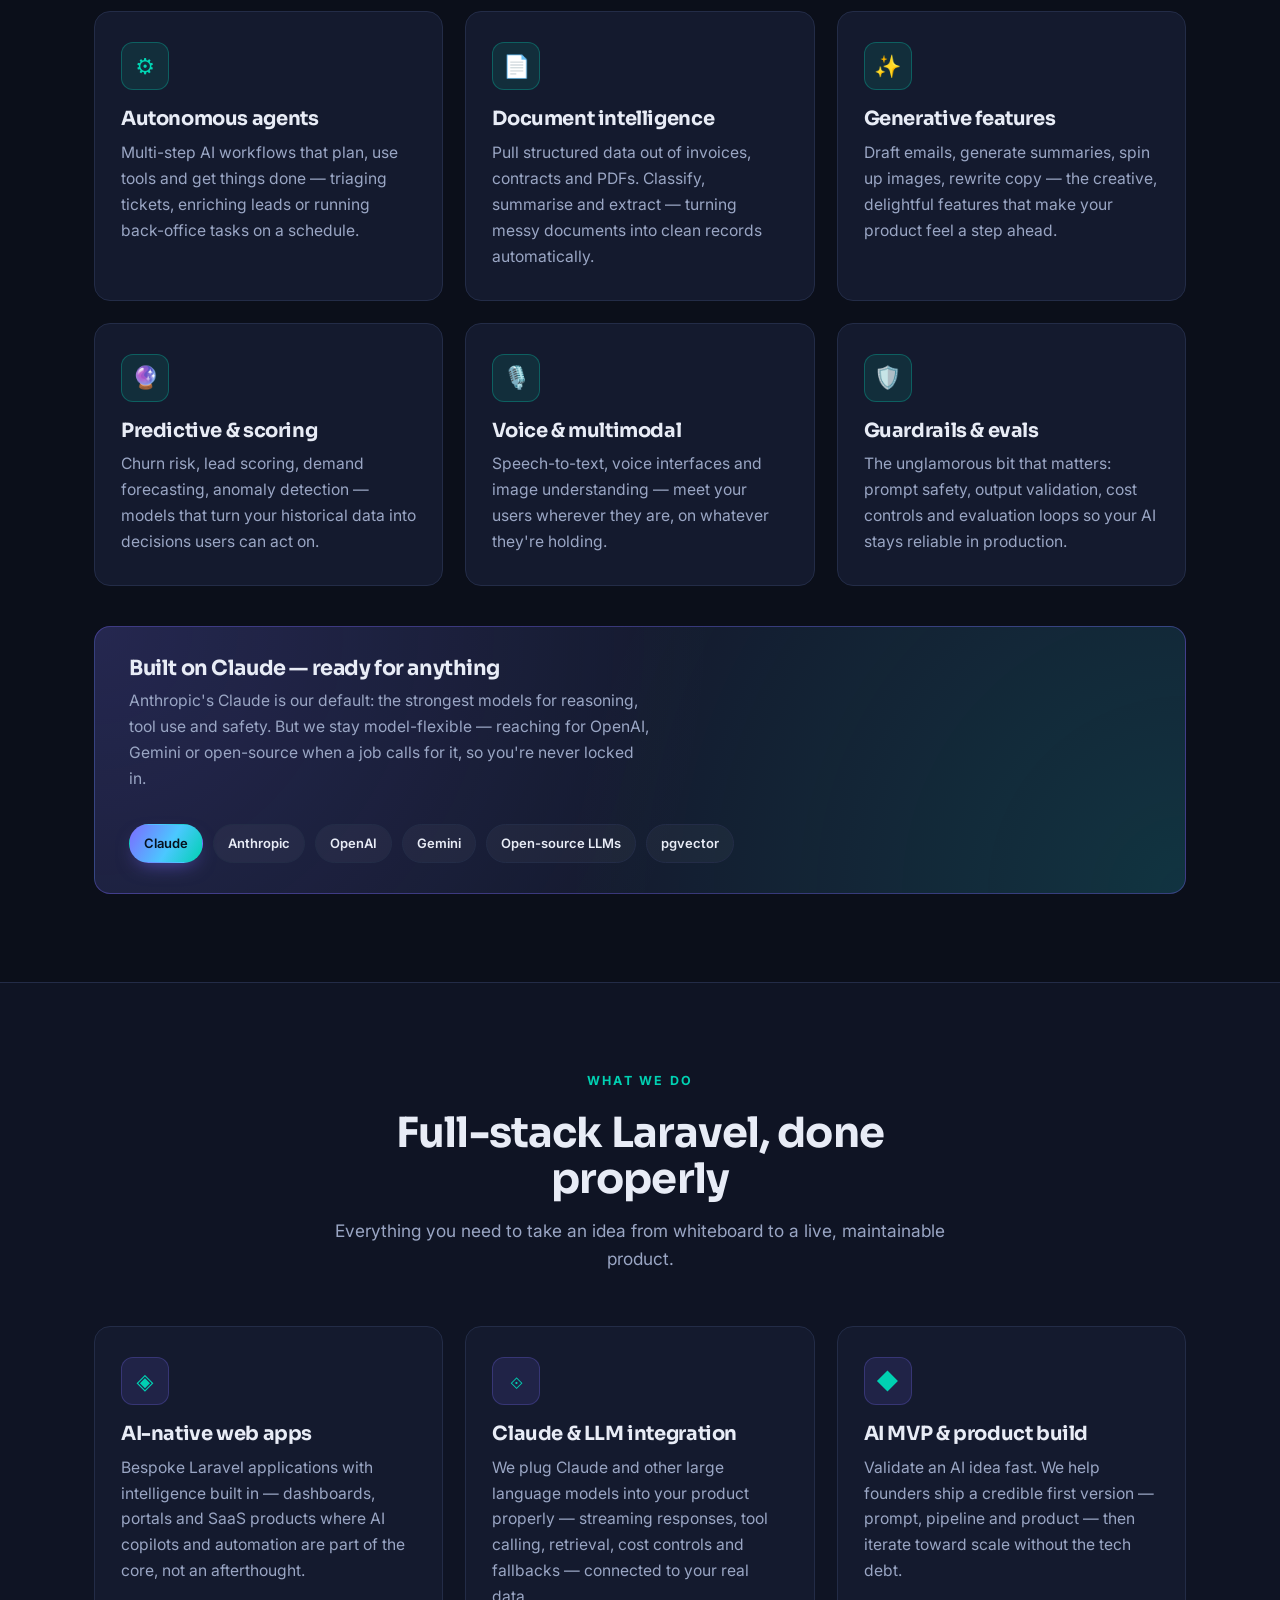
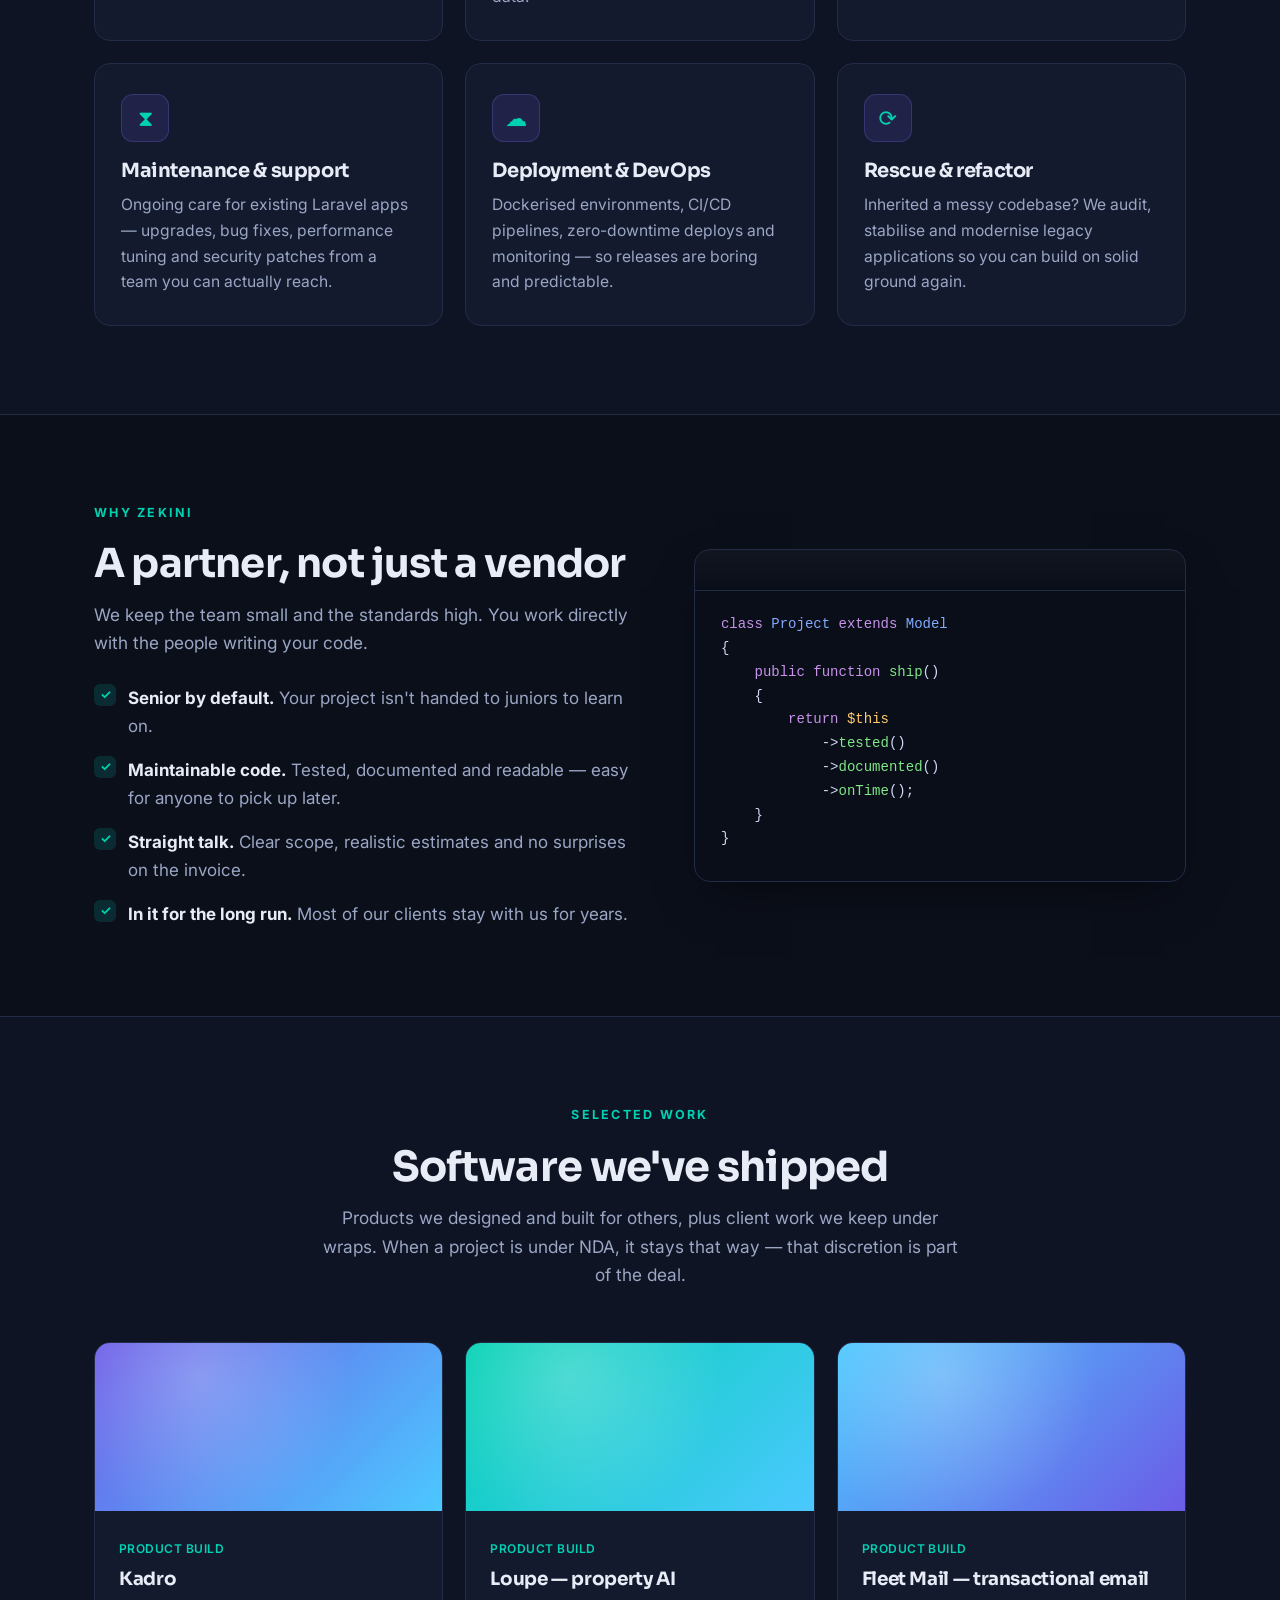
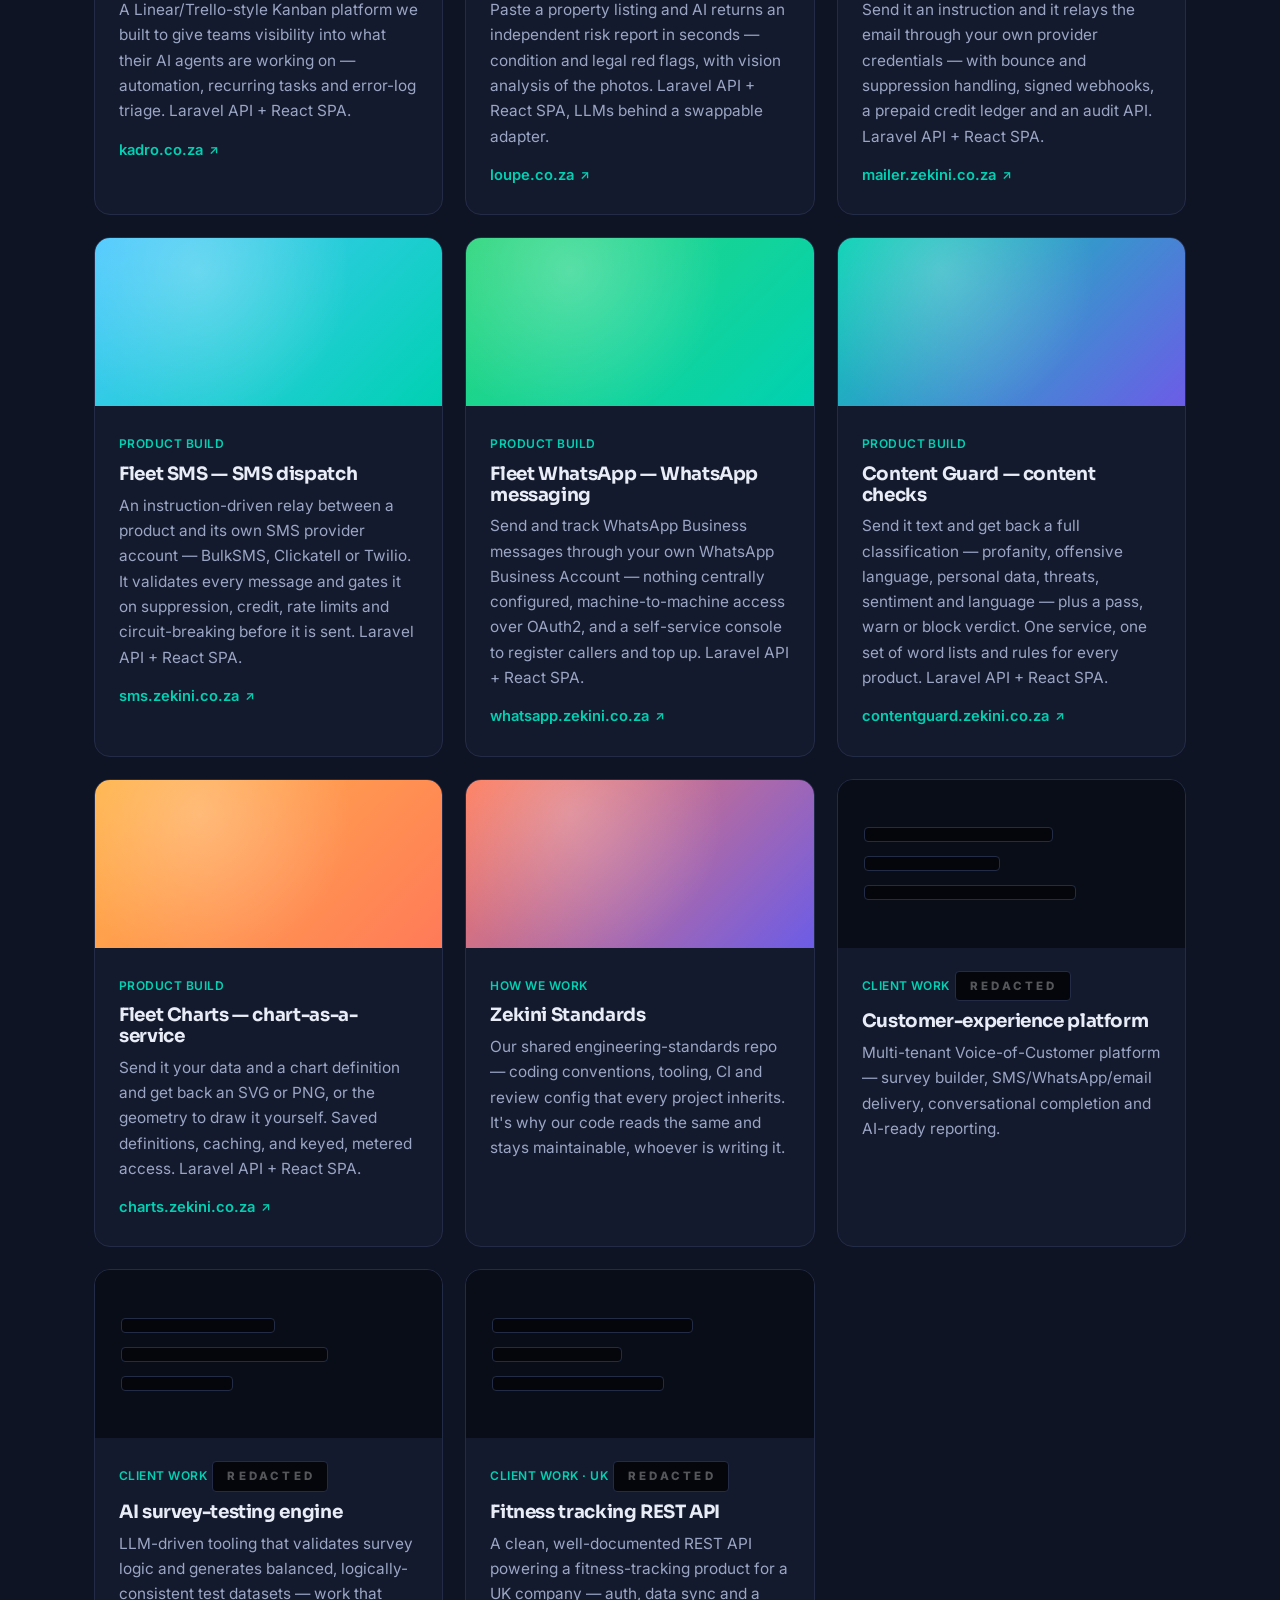
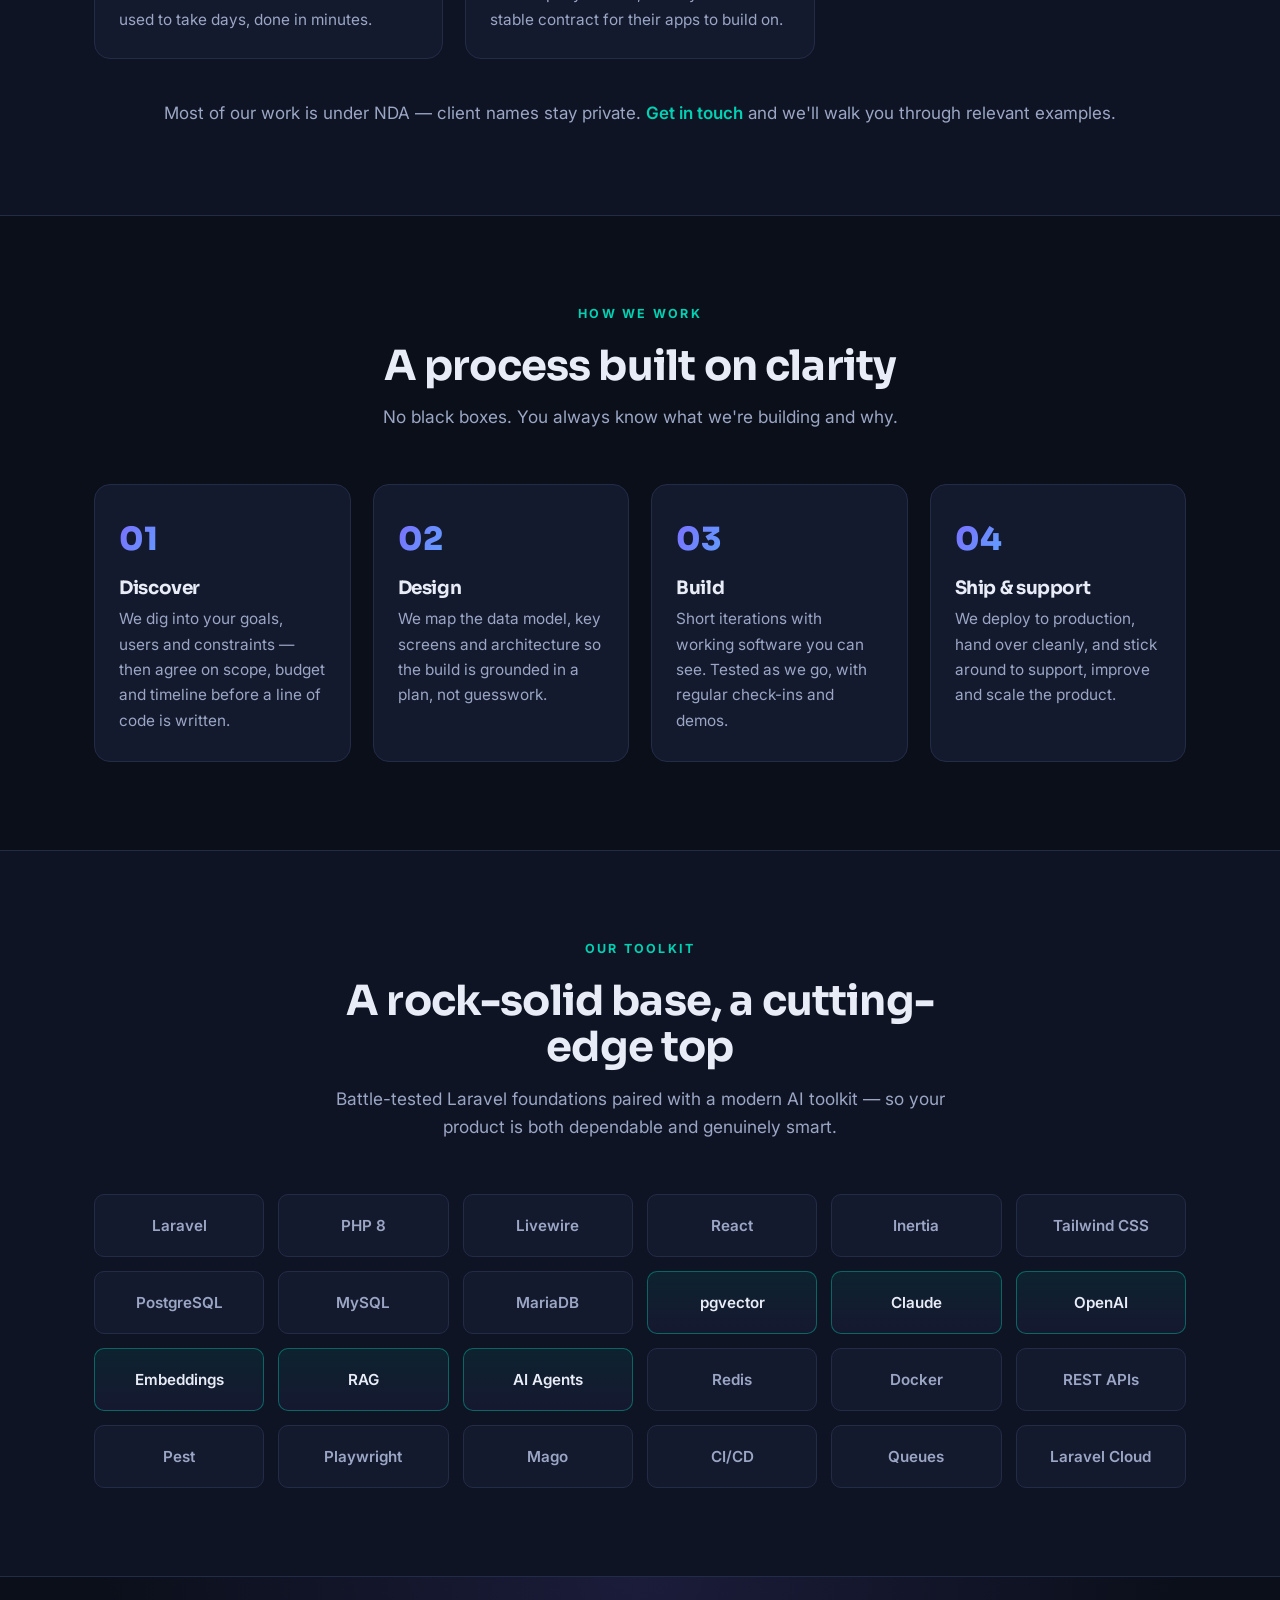
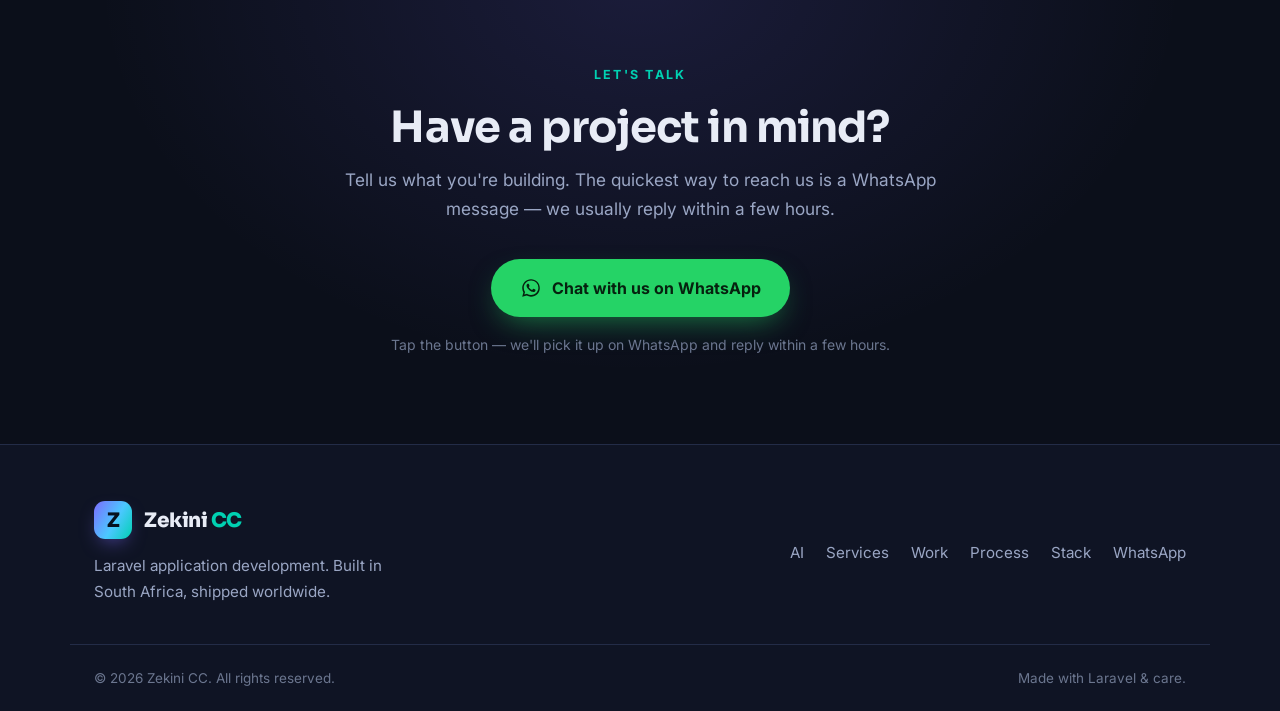
==== commit f42fabc8: "feat(work): add Fleet SMS and Fleet WhatsApp to the selected work" ====
--- a/public/index.html
+++ b/public/index.html
@@ -292,6 +292,24 @@
               <h3>Fleet Mail — transactional email</h3>
               <p>Send it an instruction and it relays the email through your own provider credentials — with bounce and suppression handling, signed webhooks, a prepaid credit ledger and an audit API. Laravel API + React SPA.</p>
               <a class="work-link" href="https://mailer.zekini.co.za" target="_blank" rel="noopener">mailer.zekini.co.za<span class="work-link-arrow" aria-hidden="true">↗</span></a>
+            </div>
+          </article>
+          <article class="work-card">
+            <div class="work-thumb work-thumb-7" aria-hidden="true"></div>
+            <div class="work-body">
+              <span class="tag">Product build</span>
+              <h3>Fleet SMS — SMS dispatch</h3>
+              <p>An instruction-driven relay between a product and its own SMS provider account — BulkSMS, Clickatell or Twilio. It validates every message and gates it on suppression, credit, rate limits and circuit-breaking before it is sent. Laravel API + React SPA.</p>
+              <a class="work-link" href="https://sms.zekini.co.za" target="_blank" rel="noopener">sms.zekini.co.za<span class="work-link-arrow" aria-hidden="true">↗</span></a>
+            </div>
+          </article>
+          <article class="work-card">
+            <div class="work-thumb work-thumb-8" aria-hidden="true"></div>
+            <div class="work-body">
+              <span class="tag">Product build</span>
+              <h3>Fleet WhatsApp — WhatsApp messaging</h3>
+              <p>Send and track WhatsApp Business messages through your own WhatsApp Business Account — nothing centrally configured, machine-to-machine access over OAuth2, and a self-service console to register callers and top up. Laravel API + React SPA.</p>
+              <a class="work-link" href="https://whatsapp.zekini.co.za" target="_blank" rel="noopener">whatsapp.zekini.co.za<span class="work-link-arrow" aria-hidden="true">↗</span></a>
             </div>
           </article>
           <article class="work-card">
--- a/public/css/styles.css
+++ b/public/css/styles.css
@@ -290,8 +290,11 @@
 .work-thumb-4 { background: linear-gradient(135deg, #4bc8ff, #6c5ce7); }
 .work-thumb-5 { background: linear-gradient(135deg, #00d1b2, #6c5ce7); }
 .work-thumb-6 { background: linear-gradient(135deg, #ffb347, #ff7a59); }
+.work-thumb-7 { background: linear-gradient(135deg, #4bc8ff, #00d1b2); }
+.work-thumb-8 { background: linear-gradient(135deg, #2bd67b, #00d1b2); }
 .work-thumb-1::after, .work-thumb-2::after, .work-thumb-3::after,
-.work-thumb-4::after, .work-thumb-5::after, .work-thumb-6::after {
+.work-thumb-4::after, .work-thumb-5::after, .work-thumb-6::after,
+.work-thumb-7::after, .work-thumb-8::after {
   content: ""; position: absolute; inset: 0;
   background: radial-gradient(circle at 30% 20%, rgba(255,255,255,.25), transparent 55%);
 }
